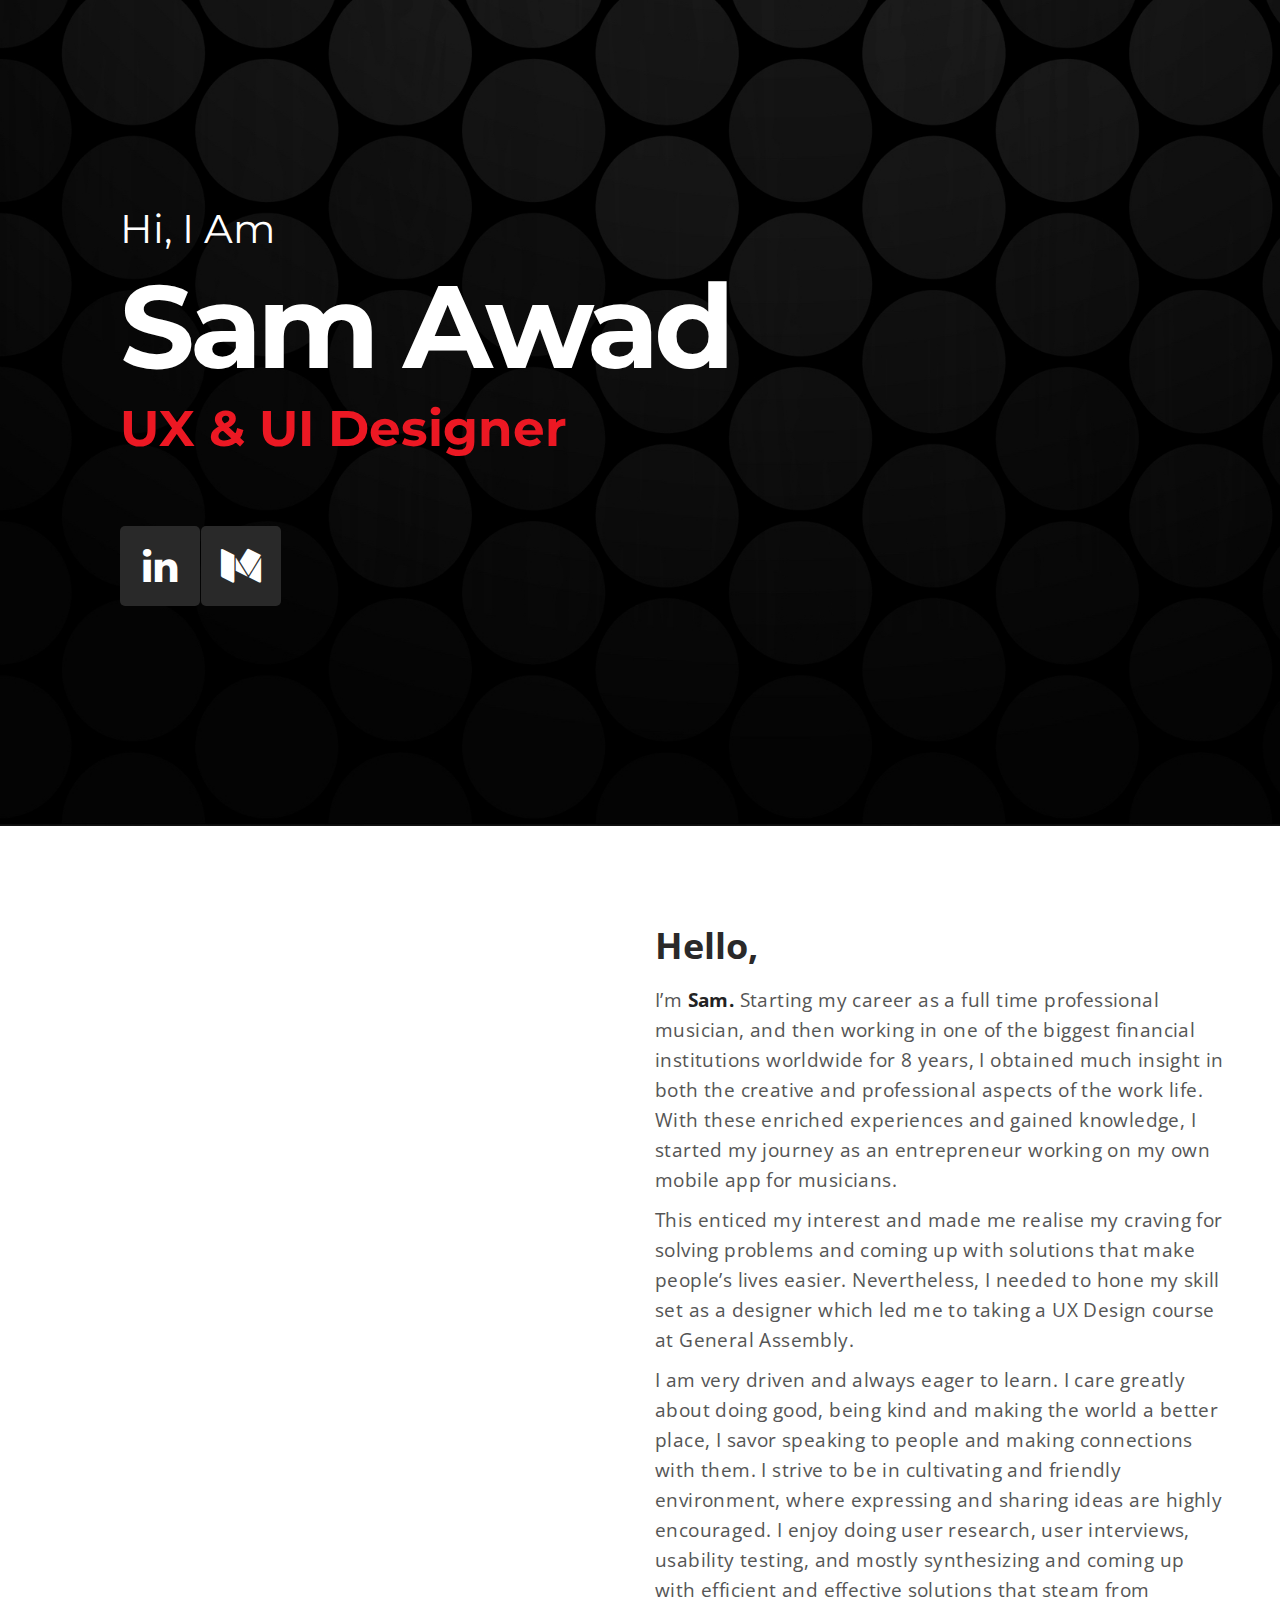
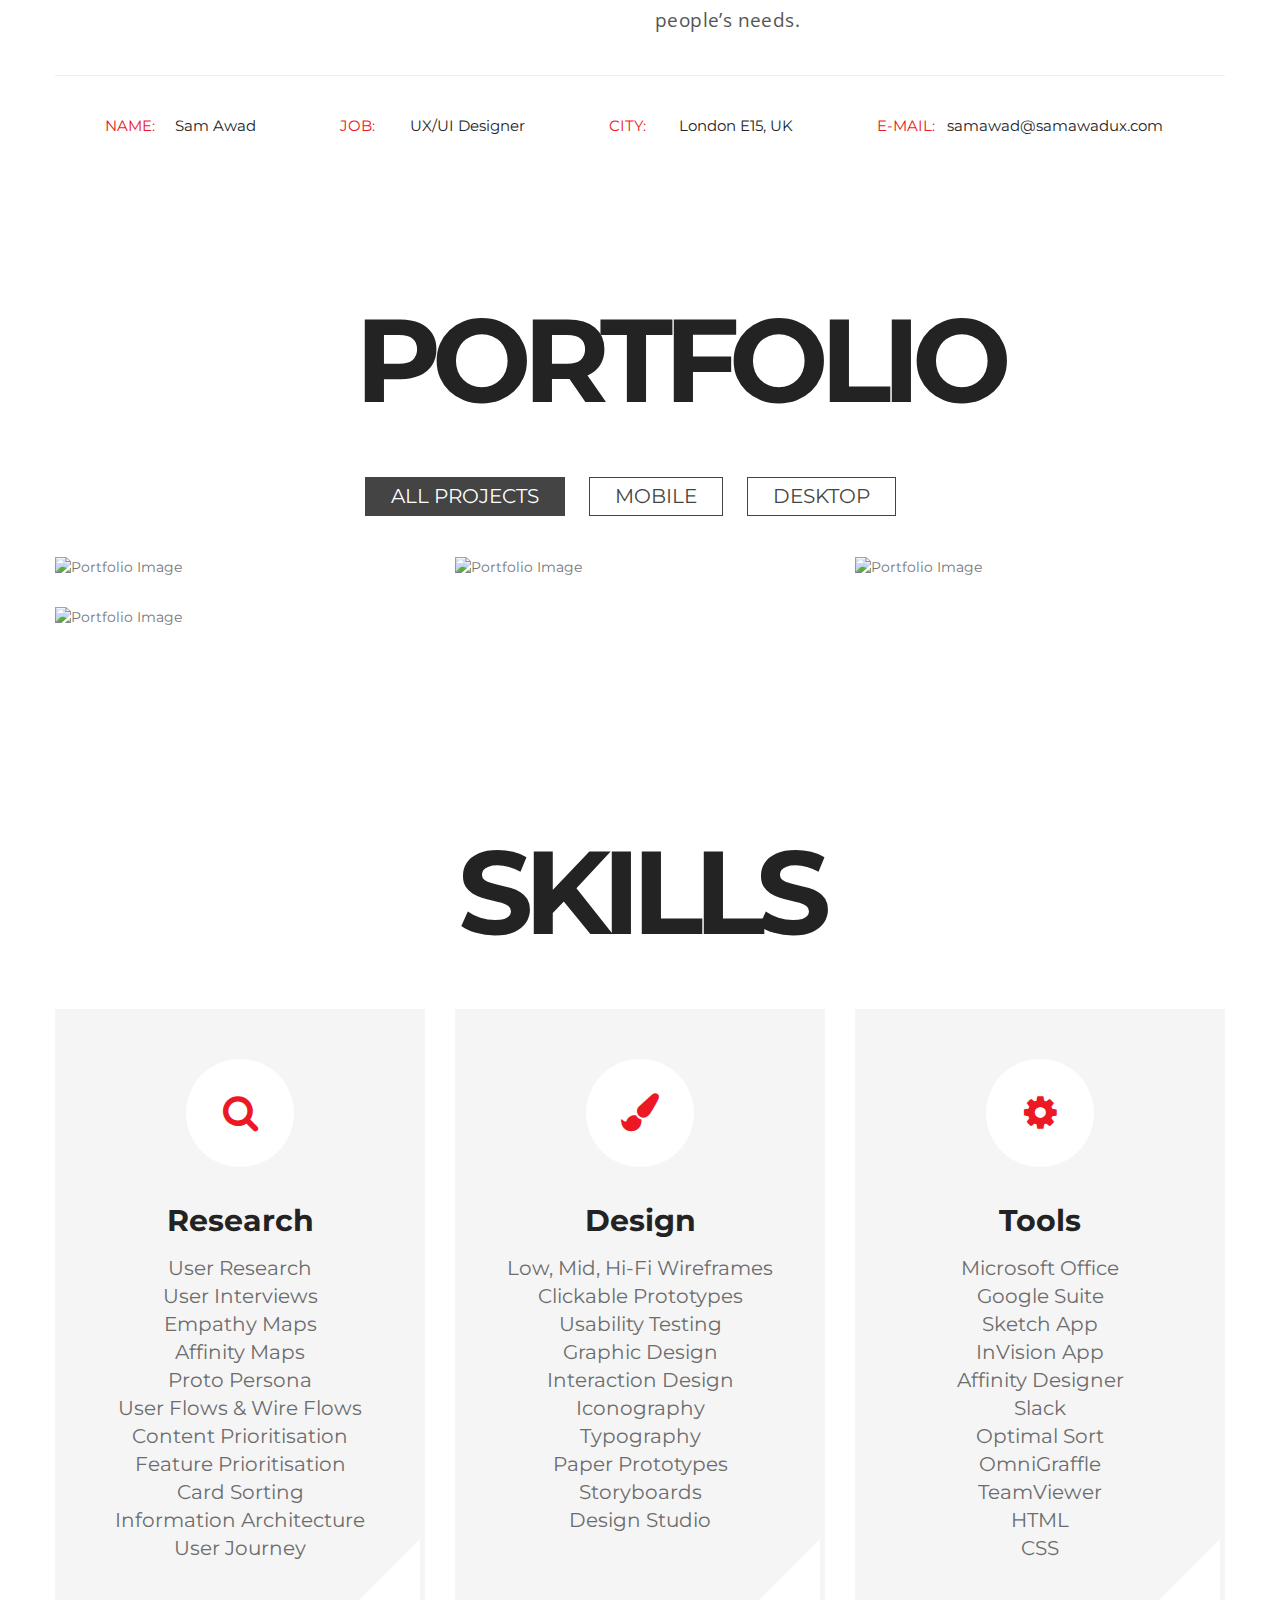
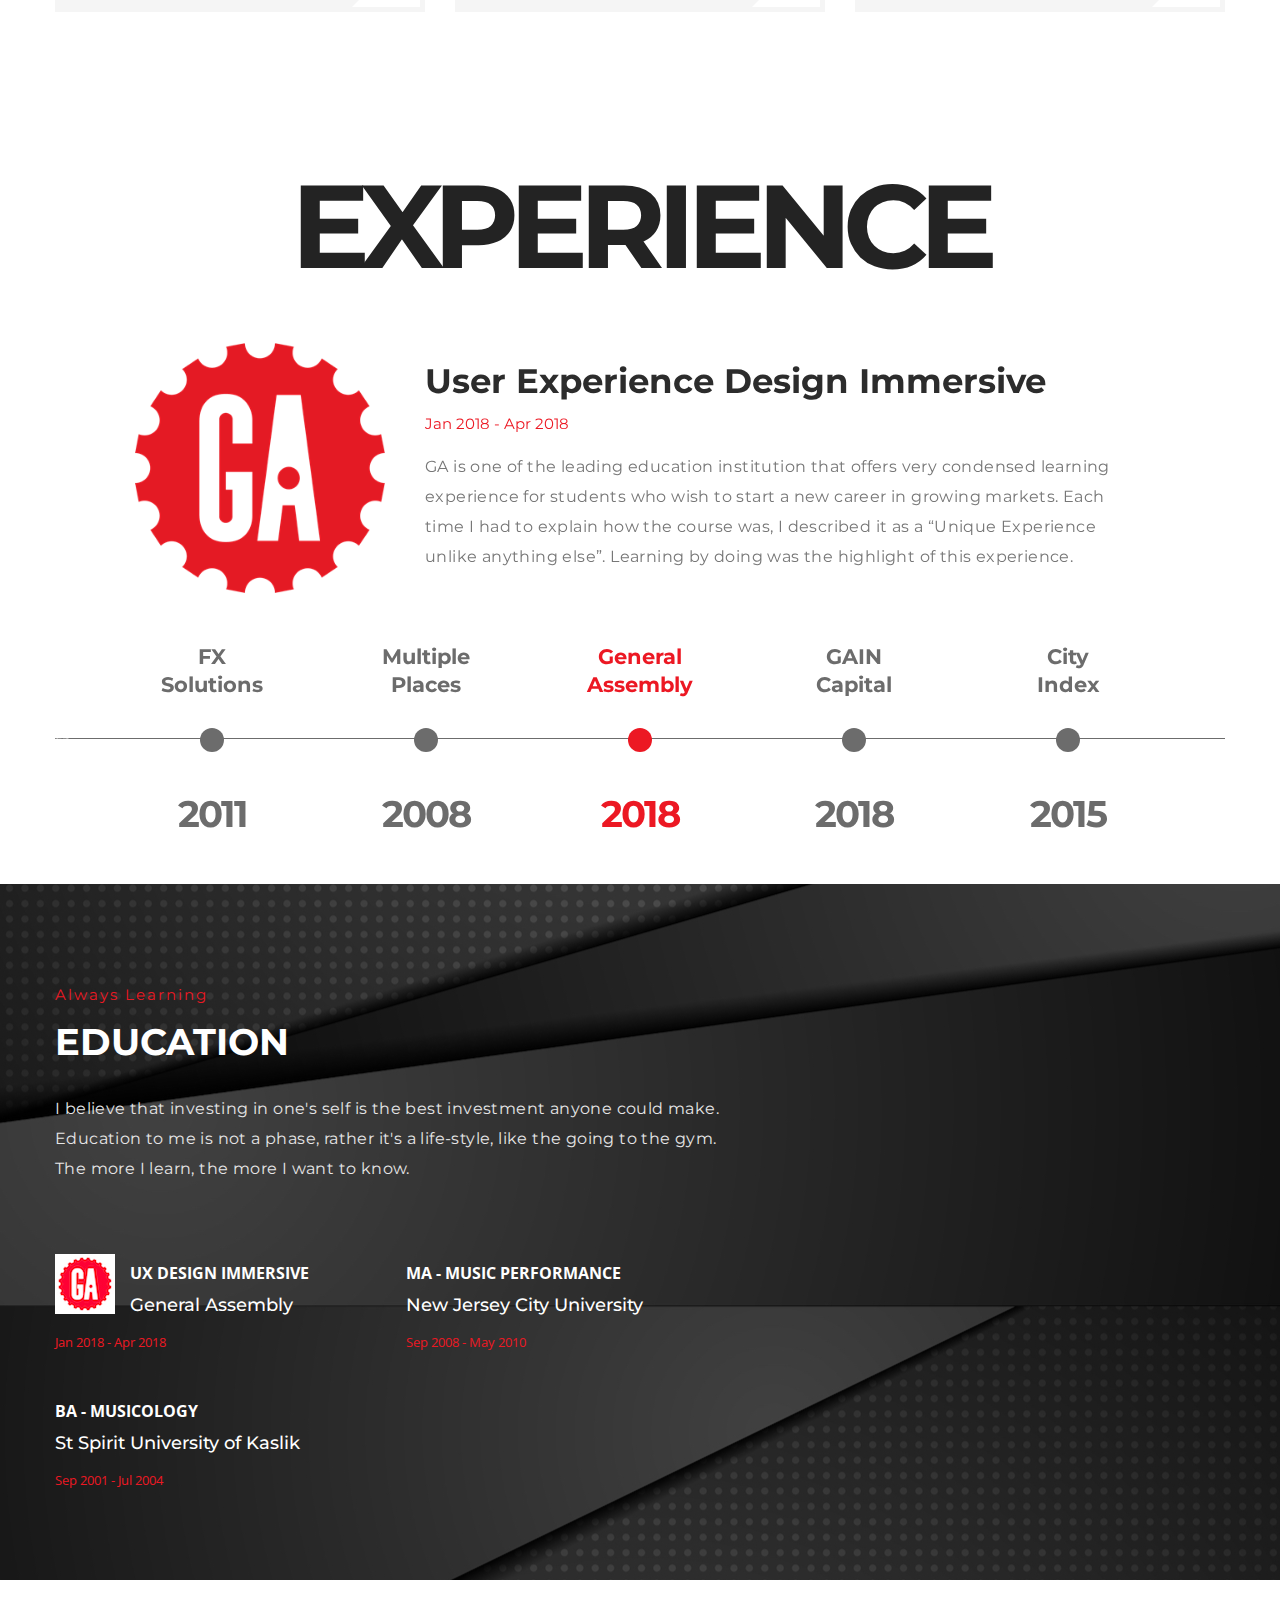
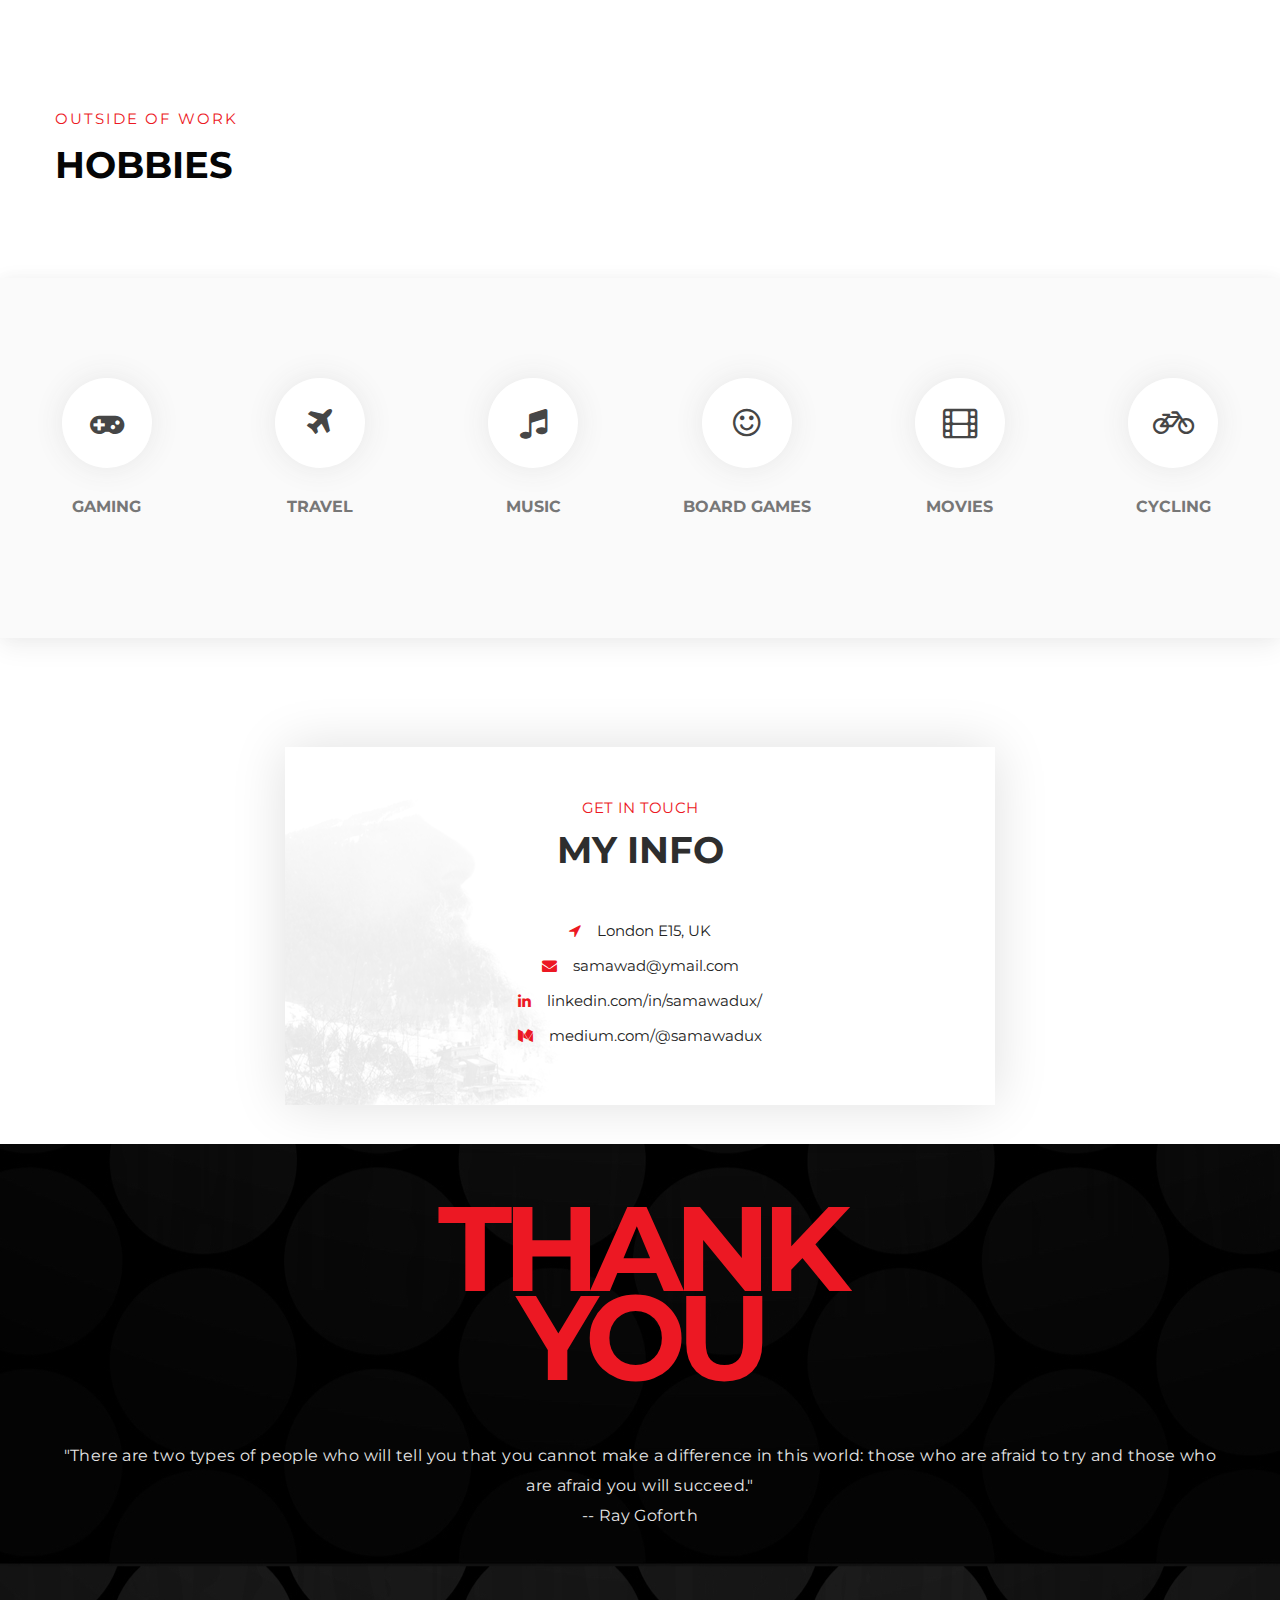
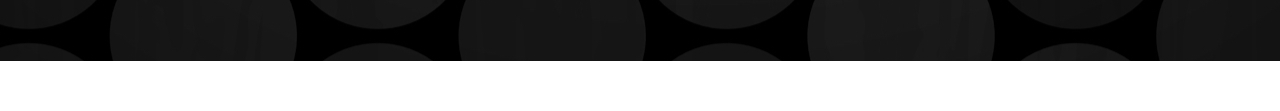
==== index.html @ 4980ced0 "Adding files to portfolio repo" ====
<!DOCTYPE html>
<head>
<meta http-equiv="Content-Type" content="text/html; charset=utf-8" />
<meta name="viewport" content="width=device-width, initial-scale=1.0">
<meta name="description" content="Themenum is a vCard Template for personal uses. It is creative and clean HTML Template. This template made for graphic designers, photographers, illustrators, video producers , architects and others who need an attractive, engaging and effective way to display their work either to perspective clients or employers.">
<meta name="keywords" content="blog,bootstrap,corporate,creative,cv,designer,fitness trainer,freelancer,minimal,modern,onepage,personal website,portfolio,resume,unique">
<meta name="author" content="themenum">

<title>Sam New </title>

<!-- Styles -->
<link rel="stylesheet" href="css/bootstrap.min.css" type="text/css" /><!-- Bootstrap -->
<link rel="stylesheet" href="css/animate.css" type="text/css" /><!-- animate -->
<link rel="stylesheet" href="css/font-awesome.min.css" type="text/css" /><!-- Icons -->
<link rel="stylesheet" href="css/owl.carousel.css" type="text/css" /><!-- Owl Carousal -->

<link rel="stylesheet" href="css/style.css" type="text/css" /><!-- Style -->	
<link rel="stylesheet" href="css/responsive.css" type="text/css" /><!-- Responsive -->	
<link rel="stylesheet" href="css/colors/colors.css" type="text/css" /><!-- color -->		

</head>
<body>
<div class="page-loading">
	<div class="thecube">
		<div class="cube c1"></div>
		<div class="cube c2"></div>
		<div class="cube c4"></div>
		<div class="cube c3"></div>
	</div>
</div>
<div class="theme-layout">
	  
	<header class="resume-header">
		<div class="navi-lines">
			<div class="navTrigger">
			  	<i></i><i></i><i></i>
			</div>
		</div>
		<div class="logo">
			<a href="#home" title="">
				<span>I AM</span>
				<strong id="word">
					<i class="letter">S</i>
					<i class="letter">A</i>
					<i class="letter">M</i>
				</strong>
			</a>
		</div>
		<nav class="fancy-menu">
			<ul>
				<li><a class="smooth" href="#projects">PORTFOLIO</a></li>
				<li><a class="smooth" href="#myservices">SKILLS</a></li>
				<li><a class="smooth" href="#history">EXPERIENCES</a></li>								
				<li><a class="smooth" href="#education">EDUCATION</a></li>
				<li><a class="smooth" href="#hobbies">HOBBIES</a></li>
				<li><a class="smooth" href="#footer">CONTACT</a></li>
			</ul>
		</nav>
	</header>


	<section class="block" id="home">
		<div data-velocity="-.1" style="background: url('./images/banner/blackbg4.jpg') /*image size 1920x1124*/ repeat scroll 50% 422.28px transparent;" class="parallax scrolly-invisible no-repeat no-parallax"></div><!-- PARALLAX BACKGROUND IMAGE -->	
		<div class="row">
			<div class="col-md-12">
				<div class="my-personal-info">
					<div class="my-name-who">
						<span>Hi, I Am</span>
						<h3>Sam Awad</h3>
						<h5></i>UX & UI Designer</h5>
					</div>
					
					<ul class="social-buttons  header-social">
							<li><a href="https://www.linkedin.com/in/samawadux/" target="_blank"><i class="fa fa-linkedin"></i></a></li>
							<li><a href="https://medium.com/@samawadux" target="_blank"><i class="fa fa-medium"></i></a></li>
					</ul>
				</div>
			</div>
		</div>
	</section>

<!-- ABOUT ME -->
	<section class="block">
		<div class="container">
			<div class="row">
				<div class="col-md-12">
					<div class="about-me-sec">
						<div class="row">
							<div class="col-md-6 column">
								<div class="me-image">
									<img src="./images/about/head_shot2.jpg" alt="" />
								</div>
							</div>
							<div class="col-md-6 column">
								<div class="about-me-info">
									<div class="about-me-title">
										<h3>Hello,</h3>
										<p>I’m <strong>Sam.</strong> Starting my career as a full time professional musician, and then working in one of the biggest financial institutions worldwide for 8 years, I obtained much insight in both the creative and professional aspects of the work life. With these enriched experiences and gained knowledge, I started my journey as an entrepreneur working on my own mobile app for musicians.</p><br>

										<p>This enticed my interest and made me realise my craving for solving problems and coming up with solutions that make people’s lives easier. Nevertheless, I needed to hone my skill set as a designer which led me to taking a UX Design course at General Assembly.</p><br/>

										<p>I am very driven and always eager to learn. I care greatly about doing good, being kind and making the world a better place, I savor speaking to people and making connections with them. I strive to be in cultivating and friendly environment, where expressing and sharing ideas are highly encouraged. I enjoy doing user research, user interviews, usability testing, and mostly synthesizing and coming up with efficient and effective solutions that steam from people’s needs. 
										</p>
											</div>
								</div>
							</div>
						</div>
						<div class="row">
							<div class="col-sm-12">
								<ul class="info-myself">
									<li><strong>Name:</strong>Sam Awad</li>
									<li><strong>JOB:</strong>UX/UI Designer </li>
									<li><strong>CITY:</strong>London E15, UK </li>
									<li><strong>E-mail:</strong>samawad@samawadux.com</li>
								</ul>
							</div>
						</div>
					</div>
				</div>
			</div>
		</div>
	</section><!-- ABOUT ME -->

	<!-- Portfolio Start -->
	<section class="block Project-section remove-top" id="projects">
        <div id="projects" class="rs-portfolio sec-spacer">
            <div class="container">
            	<div class="row">
            		<div class="col-md-6 col-md-offset-3 col-sm-8 col-sm-offset-2 col-xs-12">
            			<div class="heading1">
							<h2>PORTFOLIO</h2> 
						</div>
            		</div>
            	</div>
                <div class="portfolio-filter text-center">
                    <button class="active" data-filter="*">ALL PROJECTS</button>
                    <button data-filter=".filter1">Mobile</button>
                    <button data-filter=".filter2">Desktop</button>
<!--                     <button data-filter=".filter3">FINANCE</button>
                    <button data-filter=".filter4">MARKETING</button> -->
                </div>
                <div class="row">
                    <div class="grid">
                        <div class="col-md-4 col-sm-6 col-xs-6 grid-item mb-30 filter1 filter2">
                            <div class="portfolio-item">
                                <div class="portfolio-img">
                                    <img src="images/projects/club_soda2.png" alt="Portfolio Image" />
                                </div>
                                <div class="portfolio-content">
                                    <div class="display-table">
                                        <div class="display-table-cell">
                                            <a class="image-popup p-zoom" href="http://bit.ly/clubsodasaux" target="_blank" title="Project Title">
                                                <i class="fa fa-search-plus"></i>
                                            </a>
                                            <h3 class="p-title"><a href="#">Club Soda - Mobile Responsive Website</a></h3>
                                            <p class="p-desc">A mindful drinking movement that want to help people reduce &/or quite their alcohol intake while feeling a part of the pub culture wanted a redesign of their venue guide website, focusing on the mobile experience.</p>
                                        </div>
                                    </div>
                                </div>
                            </div>
                        </div>
                        <div class="col-md-4 col-sm-6 col-xs-6 grid-item mb-30 filter1">
                            <div class="portfolio-item">
                                <div class="portfolio-img">
                                    <img src="images/projects/expedia.png" alt="Portfolio Image" />
                                </div>
                                <div class="portfolio-content">
                                    <div class="display-table">
                                        <div class="display-table-cell">
                                            <a class="image-popup p-zoom" href="http://bit.ly/expedialmsaux" target="_blank" title="Project Title">
                                                <i class="fa fa-search-plus"></i>
                                            </a>
                                            <h3 class="p-title"><a href="#">Expedia Last-Minute App - Concept</a></h3>
                                            <p class="p-desc">Given a brief that asked to create a mobile app design for Expedia focused on last-minute bookings.<br/> Using the double diamond UX technique, a group of 4 UX designers created a different and unique last-minute booking experience</p> 
                                        </div>
                                    </div>
                                </div>
                            </div>
                        </div>
                        <div class="col-md-4 col-sm-6 col-xs-6 grid-item mb-30 filter1">
                            <div class="portfolio-item">
                                <div class="portfolio-img">
                                    <img src="images/projects/hms2.png" alt="Portfolio Image" />
                                </div>
                                <div class="portfolio-content">
                                    <div class="display-table">
                                        <div class="display-table-cell">
                                            <a class="image-popup p-zoom" href="http://bit.ly/helpmesleepsaux" target="_blank" title="Project Title">
                                                <i class="fa fa-search-plus"></i>
                                            </a>
                                            <h3 class="p-title"><a href="#">Help Me Sleep Mobile App - Concept </a></h3>
                                            <p class="p-desc">Using the double diamond UX method, this app was created to help people solve their sleeping problems. <br/> offering multiple otpions with capabilities to connect to wearable devices.</p>  
                                        </div>
                                    </div>
                                </div>
                            </div>
                        </div>
                        <div class="col-md-4 col-sm-6 col-xs-6 grid-item mb-30 filter2 filter4">
                            <div class="portfolio-item">
                                <div class="portfolio-img">
                                    <img src="images/projects/ons.png" alt="Portfolio Image" />
                                </div>
                                <div class="portfolio-content">
                                    <div class="display-table">
                                        <div class="display-table-cell">
                                            <a class="image-popup p-zoom" href="http://bit.ly/ecommercesaux" target="_blank" title="Project Title">
                                                <i class="fa fa-search-plus"></i>
                                            </a>
                                            <h3 class="p-title"><a href="#">One Note Stationery - Concept</a></h3>
                                            <p class="p-desc">A concept project for creating an ecommerce website for a local stationery shop. Based on user research, the website catered for both retail and business customers (Bulk Order)</p>
                                        </div>
                                    </div>
                                </div>
                            </div>
                        </div>
                        <!-- <div class="col-md-4 col-sm-6 col-xs-6 grid-item mb-30 filter1">
                            <div class="portfolio-item">
                                <div class="portfolio-img">
                                    <img src="images/portfolio/5.jpg" alt="Portfolio Image" />
                                </div>
                                <div class="portfolio-content">
                                    <div class="display-table">
                                        <div class="display-table-cell">
                                            <a class="image-popup p-zoom" href="http://google.com" target="_blank" title="Project Title">
                                                <i class="fa fa-search-plus"></i>
                                            </a>
                                            <h3 class="p-title"><a href="#">Project Name</a></h3>
                                            <p class="p-desc">People use career portfolios for personal development.</p>
                                        </div>
                                    </div>
                                </div>
                            </div>
                        </div>
                        <div class="col-md-4 col-sm-6 col-xs-6 grid-item mb-30 filter3">
                            <div class="portfolio-item">
                                <div class="portfolio-img">
                                    <img src="images/portfolio/6.jpg" alt="Portfolio Image" />
                                </div>
                                <div class="portfolio-content">
                                    <div class="display-table">
                                        <div class="display-table-cell">
                                            <a class="image-popup p-zoom" href="http://google.com" target="_blank" title="Project Title">
                                                <i class="fa fa-search-plus"></i>
                                            </a>
                                            <h3 class="p-title"><a href="#">Project Name</a></h3>
                                            <p class="p-desc">People use career portfolios for personal development.</p>
                                        </div>
                                    </div>
                                </div>
                            </div>
                        </div>
                        <div class="col-md-4 col-sm-6 col-xs-6 grid-item mb-30 filter2 filter3">
                            <div class="portfolio-item">
                                <div class="portfolio-img">
                                    <img src="images/portfolio/7.jpg" alt="Portfolio Image" />
                                </div>
                                <div class="portfolio-content">
                                    <div class="display-table">
                                        <div class="display-table-cell">
                                            <a class="image-popup p-zoom" href="http://google.com" target="_blank" title="Project Title">
                                                <i class="fa fa-search-plus"></i>
                                            </a>
                                            <h3 class="p-title"><a href="#">Project Name</a></h3>
                                            <p class="p-desc">People use career portfolios for personal development.</p>
                                        </div>
                                    </div>
                                </div>
                            </div>
                        </div>
                        <div class="col-md-4 col-sm-6 col-xs-6 grid-item mb-30 filter1 filter4">
                            <div class="portfolio-item">
                                <div class="portfolio-img">
                                    <img src="images/portfolio/8.jpg" alt="Portfolio Image" />
                                </div>
                                <div class="portfolio-content">
                                    <div class="display-table">
                                        <div class="display-table-cell">
                                            <a class="image-popup p-zoom" href="http://google.com" target="_blank" title="Project Title">
                                                <i class="fa fa-search-plus"></i>
                                            </a>
                                            <h3 class="p-title"><a href="#">Project Name</a></h3>
                                            <p class="p-desc">People use career portfolios for personal development.</p>
                                        </div>
                                    </div>
                                </div>
                            </div>
                        </div>
                        <div class="col-md-4 hidden-sm col-xs-6 grid-item mb-30 filter3">
                            <div class="portfolio-item">
                                <div class="portfolio-img">
                                    <img src="images/portfolio/9.jpg" alt="Portfolio Image" />
                                </div>
                                <div class="portfolio-content">
                                    <div class="display-table">
                                        <div class="display-table-cell">
                                            <a class="image-popup p-zoom" href="http://google.com" target="_blank" title="Project Title">
                                                <i class="fa fa-search-plus"></i>
                                            </a>
                                            <h3 class="p-title"><a href="#">Project Name</a></h3>
                                            <p class="p-desc">People use career portfolios for personal development.</p>
                                        </div>
                                    </div>
                                </div>
                            </div>
                        </div> -->
                    </div>
                </div>
            </div>
        </div>
        <!-- Portfolio End -->	
	


<section class="block remove-top" id="myservices">
		<div class="container">
			<div class="row">
				<div class="col-md-12">
					<div class="heading1">
						<h2>SKILLS</h2>

					</div><!-- Heading -->
					<div class="services-sec">
						<div class="row">
							<div class="col-md-4">
								<div class="service">
									<img src="./images/skills/blackbg-s.jpg" alt="" />
									<i class="fa fa-search"></i>
									<h3>Research</h3>
									<p>
										<ul>
											<li>User Research</li>
											<li>User Interviews</li>
											<li>Empathy Maps</li>
											<li>Affinity Maps</li>									
											<li>Proto Persona</li>
											<li>User Flows & Wire Flows</li>
											<li>Content Prioritisation</li>
											<li>Feature Prioritisation</li>
											<li>Card Sorting</li>
											<li>Information Architecture</li>
											<li>User Journey</li>
										</ul>
									</p>
								</div>
							</div>
							<div class="col-md-4">
								<div class="service">
									<img src="./images/skills/blackbg-s.jpg" alt="" />
									<i class="fa fa-paint-brush"></i>
									<h3>Design</h3>
									<p>
										<ul>
											<li>Low, Mid, Hi-Fi Wireframes</li>
											<li>Clickable Prototypes</li>
											<li>Usability Testing</li>							
											<li>Graphic Design</li>
											<li>Interaction Design</li>
											<li>Iconography</li>
											<li>Typography</li>
											<li>Paper Prototypes</li>
											<li>Storyboards</li>
											<li>Design Studio</li>
											<li>&nbsp;</li>
										</ul>
									</p>
								</div>
							</div>
							<div class="col-md-4">
								<div class="service">
									<img src="./images/skills/blackbg-s.jpg" alt="" />
									<i class="fa fa-cog"></i>
									<h3>Tools</h3>
									<p>
										<ul>
											<li>Microsoft Office</li>
											<li>Google Suite</li>
											<li>Sketch App</li>							
											<li>InVision App</li>
											<li>Affinity Designer</li>
											<li>Slack</li>
											<li>Optimal Sort</li>
											<li>OmniGraffle</li>
											<li>TeamViewer</li>
											<li>HTML</li>
											<li>CSS</li>
										</ul>
									</p>
								</div>
							</div>
						</div>
					</div><!-- Services Sec -->
				</div>
			</div>
		</div>
	</section><!-- SERVICES -->


	




	<!-- 
	<section class="block" id="project">
		<div class="container">
			<div class="row">
				<div class="col-md-12">
					<div class="heading1">
						<h2>PORTFOLIO</h2>
					</div><!-- Heading -->
					<!--<div class="my-work-sec">
						<ul class="project-list">
							<li>
								<div class="our-work">
									<img src="http://placehold.it/362x541" alt="" />
									<div class="our-work-info-sec">
										<div class="our-work-infos">
											<div class="our-work-info">
												<h3><a href="#" title="">Creative Digital App</a></h3>
												<span>Creative</span>
												<ul>
													<li class="open-image"><a href="http://placehold.it/362x541" title=""><i class="fa fa-search"></i></a></li>
													<li><a href="#" title=""><i class="fa fa-link"></i></a></li>
												</ul>
											</div>
										</div>
									</div>
								</div>
							</li>
							<li>
								<div class="our-work">
									<img src="http://placehold.it/362x541" alt="" />
									<div class="our-work-info-sec">
										<div class="our-work-infos">
											<div class="our-work-info">
												<h3><a href="#" title="">Creative Digital App</a></h3>
												<span>Creative</span>
												<ul>
													<li class="open-image"><a href="http://placehold.it/362x541" title=""><i class="fa fa-search"></i></a></li>
													<li><a href="#" title=""><i class="fa fa-link"></i></a></li>
												</ul>
											</div>
										</div>
									</div>
								</div>
							</li>
							<li>
								<div class="our-work">
									<img src="http://placehold.it/362x541" alt="" />
									<div class="our-work-info-sec">
										<div class="our-work-infos">
											<div class="our-work-info">
												<h3><a href="#" title="">Creative Digital App</a></h3>
												<span>Creative</span>
												<ul>
													<li class="open-image"><a href="http://placehold.it/362x541" title=""><i class="fa fa-search"></i></a></li>
													<li><a href="#" title=""><i class="fa fa-link"></i></a></li>
												</ul>
											</div>
										</div>
									</div>
								</div>
							</li>
							<li>
								<div class="our-work">
									<img src="http://placehold.it/362x541" alt="" />
									<div class="our-work-info-sec">
										<div class="our-work-infos">
											<div class="our-work-info">
												<h3><a href="#" title="">Creative Digital App</a></h3>
												<span>Creative</span>
												<ul>
													<li class="open-image"><a href="http://placehold.it/362x541" title=""><i class="fa fa-search"></i></a></li>
													<li><a href="#" title=""><i class="fa fa-link"></i></a></li>
												</ul>
											</div>
										</div>
									</div>
								</div>
							</li>
							<li>
								<div class="our-work">
									<img src="http://placehold.it/362x541" alt="" />
									<div class="our-work-info-sec">
										<div class="our-work-infos">
											<div class="our-work-info">
												<h3><a href="#" title="">Creative Digital App</a></h3>
												<span>Creative</span>
												<ul>
													<li class="open-image"><a href="http://placehold.it/362x541" title=""><i class="fa fa-search"></i></a></li>
													<li><a href="#" title=""><i class="fa fa-link"></i></a></li>
												</ul>
											</div>
										</div>
									</div>
								</div>
							</li>
						</ul>
					</div><!-- Services Sec -->
				<!--</div>
			</div>
		</div>
	</section><!-- PORFOLIO -->

	<!-- HISTORY/EXPERIENCE -->
	<section class="block remove-top" id="history">
		<div class="container">
			<div class="row">
				<div class="col-md-12">
					<div class="heading1">
						<h2>EXPERIENCE</h2>
					</div><!-- Heading -->
					<div class="slider-history">
						<ul class="slider-for">	
							<li>
								<div class="hsitory-info">
									<div class="history-image">
										<img src="./images/experience/general-assembly-logo.png" alt="General Assembly logo">
									</div>
									<div class="history-info">
										<h3>User Experience Design Immersive</h3>
										<span>Jan 2018 - Apr 2018</span>
										<p>GA is one of the leading education institution that offers very condensed learning experience for students who wish to start a new career in growing markets. Each time I had  to explain how the course was, I described it as a “Unique Experience unlike anything else”. Learning by doing was the highlight of this experience. </p>
									</div>
								</div>
							</li>
							<li>
								<div class="hsitory-info">
									<div class="history-image">
										<img src="./images/experience/gain-capital.jpg" alt="General Assembly logo">
									</div>
									<div class="history-info">
										<h3>Institutional Relationship Management</h3>
										<span>Nov 2015 - Apr 2018</span>
										<p>Working with GAIN Capital's biggest partners, I was able to assist clients with all types of enquires while liasing with different departments to ensure best quality service. Some of the skills I acquired were organisation, automation & team work</p>
									</div>
								</div>
							</li>
							<li>
								<div class="hsitory-info">
									<div class="history-image">
										<img src="./images/experience/city-index.png" alt="General Assembly logo">
									</div>
									<div class="history-info">
										<h3>Client Management</h3>
										<span>Oct 2012 - Nov 2015</span>
										<p>With all-rounded knowledge in trading terms and platforms, I was able to assist clients with their day-to-day trading inquires. Working under stress taught me to be patient, supportive & understanding to customers' needs.</p>
									</div>
								</div>
							</li>
							<li>
								<div class="hsitory-info">
									<div class="history-image">
										<img src="./images/experience/metro.jpeg" alt="General Assembly logo">
									</div>
									<div class="history-info">
										<h3>Freelance Musician</h3>
										<span>Sep 2011 - Aug 2012</span>
										<p>Having finished my masters degree in Music Performance, I returned to being a full time musician for 1 year. I performed in several big events & weddings as well as having a permanent role in a musical theatre located in the heart of the capital "Beirtu" called 'Metro Al Madina'. </p>
									</div>
								</div>
							</li>
							<li>
								<div class="hsitory-info">
									<div class="history-image">
										<img src="./images/experience/fx_sol.png" alt="General Assembly logo">
									</div>
									<div class="history-info">
										<h3>Client Services</h3>
										<span>Oct 2008 - Sep 2011</span>
										<p>Starting my career in finance, I was able to adapt & learn all the basics about trading & the systems used. I demonstrated professionalism & quick learning which allowed me to land a full time job after being part time. This job changed my outlook on the work life where I became much more deciplined & organised.</p>
									</div>
								</div>
							</li>
							<li>
								<div class="hsitory-info">
									<div class="history-image">
										<i class="fa fa-music"></i>
									</div>
									<div class="history-info">
										<h3>Full-Time Musician</h3>
										<span>Aug 2003 - Aug 2008</span>
										<p>While I was studying for my first degree in music, I ended up joining a band which became one of the most famous band in Lebanon at the time for playing Latin & Pop music. In a few years time, I showed up in a few TV programmes & I was honoured to perform with a few big Lebanese celebrities.</p>
									</div>
								</div>
							</li>
						</ul>
					</div>
					<div class="history-button">
						<ul class="slider-nav">	
							<li>
								<div class="history-btn">
									<span>General Assembly</span>
									<h5>2018</h5>
								</div>
							</li>
							<li>
								<div class="history-btn">
									<span>GAIN Capital</span>
									<h5>2018</h5>
								</div>
							</li>
							<li>
								<div class="history-btn">
									<span>City<br>Index</span>
									<h5>2015</h5>
								</div>
							</li>
							<li>
								<div class="history-btn">
									<span>Metro Al Madina</span>
									<h5>2012</h5>
								</div>
							</li>
							<li>
								<div class="history-btn">
									<span>FX Solutions</span>
									<h5>2011</h5>
								</div>
							</li>
							<li>
								<div class="history-btn">
									<span>Multiple Places</span>
									<h5>2008</h5>
								</div>
							</li>
						</ul>
					</div>
				</div>
			</div>
		</div>
	</section><!-- HISTORY/EXPERIENCE -->
	
	<section class="block" id="education">
		<div data-velocity="-.1" style="background: url('./images/banner/blackbg8.jpg') /*image size 1920x1124*/ repeat scroll 50% 422.28px transparent;" class="parallax scrolly-invisible"></div><!-- PARALLAX BACKGROUND IMAGE -->	
		<div class="container">
			<div class="row">
				<div class="col-md-12">
					<div class="heading2">
						<span> Always Learning</span>
						<h2 style="color:white">EDUCATION</h2>
						<p>I believe that investing in one's self is the best investment anyone could make.<br/> Education to me is not a phase, rather it's a life-style, like the going to the gym.<br/> The more I learn, the more I want to know.</p>
					</div><!-- Heading2 -->
					<div class="my-education-sec">
						<ul>
							<li>
								<img src="./images/general-assembly-logo.jpg" alt="" />
								<h3>UX Design Immersive</h3>
								<h4 class="school">General Assembly</h4>
								<span>Jan 2018 - Apr 2018</span>
							</li>
							<li>
								<img src="./images/education/njcu.jpg" alt="" />
								<h3>MA - Music Performance</h3>
								<h4 class="school">New Jersey City University</h4>
								<span>Sep 2008 - May 2010</span>
							</li>
							<li>
								<img src="./images/education/usek.jpg" alt="" />
								<h3>BA - Musicology</h3>
								<h4 class="school">St Spirit University of Kaslik</h4>
								<span>Sep 2001 - Jul 2004</span>
							</li>
							
						</ul>
					</div>
				</div>
			</div>
		</div>
	</section><!-- EDUCATION -->

	<section class="block hobbies-section" id="hobbies">
		<div class="container">
			<div class="row">
				<div class="col-md-12">
	        		<div class="heading2 go-black">
						<span> OUTSIDE OF WORK</span>
						<h2 class="hobbies"> HOBBIES</h2>
					</div>
				</div>
        	</div>
		</div>
        <div class="container-fluid">
        	
            <div class="row">
            	<div class="no-padd col-md-2 col-sm-4 col-xs-6">
					<div class="main-color-bg single-hobbie-con">
						<div class="single-hobbie effect text-center">
							<div class="hobbie-icon effect"><i class="fa fa-gamepad"></i></div>
							<div class="hobbie-content effect">
								<h3 class="hobbie-title effect">GAMING</h3>
								<p>I am a huge fan of all Blizzard games, especially Star Craft II & Heros of the storm. In addition, I really like action games such as Assassins’ Creed and Batman.</p>
							</div>
						</div>
					</div>
				</div>

            	<div class="no-padd col-md-2 col-sm-4 col-xs-6">
					<div class="main-color-bg single-hobbie-con">
						<div class="single-hobbie effect text-center">
							<div class="hobbie-icon effect"><i class="fa fa-plane"></i></div>
							<div class="hobbie-content effect">
								<h3 class="hobbie-title effect">TRAVEL</h3>
								<p>While I  enjoy visiting touristy attractions when I travel, I am very keen about experiencing cities & cultures like a local.</p>
							</div>
						</div>
					</div>
				</div>

            	<div class="no-padd col-md-2 col-sm-4 col-xs-6">
					<div class="main-color-bg single-hobbie-con">
						<div class="single-hobbie effect text-center">
							<div class="hobbie-icon effect"><i class="fa fa-music"></i></div>
							<div class="hobbie-content effect">
								<h3 class="hobbie-title effect">MUSIC</h3>
								<p>Music will always be a part of me no matter what I do. I play the keyboard, and my favourite styles are Jazz, Latin, Funk, Soul, R&B and Pop</p>
							</div>
						</div>
					</div>
				</div>

            	<div class="no-padd col-md-2 col-sm-4 col-xs-6">
					<div class="main-color-bg single-hobbie-con">
						<div class="single-hobbie effect text-center">
							<div class="hobbie-icon effect"><i class="fa fa-smile-o"></i></div>
							<div class="hobbie-content effect">
								<h3 class="hobbie-title effect">BOARD GAMES</h3>
								<p>One of my favourite things is having people over for house parties where we could play boards games such as Taboo, Cards-vs-Humanity amongst others</p>
							</div>
						</div>
					</div>
				</div>

            	<div class="no-padd col-md-2 col-sm-4 col-xs-6">
					<div class="main-color-bg single-hobbie-con">
						<div class="single-hobbie effect text-center">
							<div class="hobbie-icon effect"><i class="fa fa-film"></i></div>
							<div class="hobbie-content effect">
								<h3 class="hobbie-title effect">MOVIES</h3>
								<p>In addition to big interest in Netflix & other TV series, I am a Cineworld card holder and I go at least once a week to the movies. My favourite genres are Sci-Fi & Marvel.</p>
							</div>
						</div>
					</div>
				</div>

            	<div class="no-padd col-md-2 col-sm-4 col-xs-6">
					<div class="main-color-bg single-hobbie-con">
						<div class="single-hobbie effect text-center">
							<div class="hobbie-icon effect"><i class="fa fa-bicycle"></i></div>
							<div class="hobbie-content effect">
								<h3 class="hobbie-title effect">Cycling</h3>
								<p>Cycling is very enjoyable to me because it allows me to discover cities, exercise & view nice sceneries. Trips along the canals around London are the best! :)</p>
							</div>
						</div>
					</div>
				</div>

            </div><!-- End Row -->
        </div><!-- End Container -->
    </section>


	<!-- CONTACT -->
	<section class="block no-padding" id="footer">
		<div class="row">
			<div class="col-md-12">
				<div class="google-map">
					<iframe src=""></iframe>
					<div class="wanna-touch">
						<div class="info-title">
							<span>GET IN TOUCH</span>
							<h3>MY INFO</h3>
						</div>
						<div class="contact-info-list">
							<ul>
								<li><i class="fa fa-location-arrow"></i> London E15, UK</li>
								<li><i class="fa fa-envelope"></i> samawad@ymail.com</li>
								<li><i class="fa fa-linkedin"></i> <a href="https://www.linkedin.com/in/samawadux/" target="_blank"> linkedin.com/in/samawadux/</a></li>
								<li><i class="fa fa-medium"></i> <a href="https://medium.com/@samawadux" target="_blank">medium.com/@samawadux</a></li>
							</ul>
						</div>
					</div>
				</div>
			</div>
		</div>
	</section><!-- CONTACT -->

	<footer>
		<section class="block footer-box" >
			<div data-velocity="-.1" style="background: url('./images/banner/blackbg4.jpg') /*image size 1920x1124*/ repeat scroll 50% 422.28px transparent;" class="parallax scrolly-invisible"></div><!-- PARALLAX BACKGROUND IMAGE -->	
			<div class="container">
				<div class="row">
					<div class="col-md-12">
						<div class="main-footer">
							<div class="heading1">
								<h2 class="thankyou" style="color:#EC1823">THANK<br>YOU</h2>							
							<p>"There are two types of people who will tell you that you cannot make a difference in this world: those who are afraid to try and those who are afraid you will succeed."

							<br>-- Ray Goforth</p>
						</div>
					</div>
				</div>
			</div>
		</section>
	</footer>

</div>

<!-- Script -->
<script type="text/javascript" src="js/modernizr.js"></script><!-- Modernizer -->
<script type="text/javascript" src="js/jquery-2.1.1.js"></script><!-- Jquery -->
<script type="text/javascript" src="js/script.js"></script><!-- Script -->
<script type="text/javascript" src="js/bootstrap.min.js"></script><!-- Bootstrap -->
<script type="text/javascript" src="js/owl.carousel.min.js"></script><!-- Owl Carousal -->
<script type="text/javascript" src="js/jquery.poptrox.min.js"></script><!-- HTML -->
<script type="text/javascript" src="js/slick.min.js"></script><!-- HTML -->
<script type="text/javascript" src="js/scrolly.js"></script><!-- Parallax -->
<script type="text/javascript" src="js/jquery.mCustomScrollbar.concat.min.js"></script><!-- Parallax -->
<script type="text/javascript" src="js/onscreen.js"></script><!-- On Screen -->
<script type="text/javascript" src="js/letter.js"></script><!-- Letter -->
<script src="js/isotope.pkgd.min.js"></script>
<script src="js/imagesloaded.pkgd.min.js"></script>

<script type="text/javascript">
	$(document).ready(function() {
		"use strict";

		$('.view-location').on("click", function(){
			$('.google-map').addClass('active');
		});

		$('.hide-location').on("click", function(){
			$('.google-map').removeClass('active');
		});

		// $(function() {
		// 	var foo = $('.our-work-info li.open-image');
		// 	foo.poptrox({
		// 		usePopupCaption: true
		// 	});
		// });

		$('.slider-for').slick({
		  slidesToShow: 1,
		  slidesToScroll: 1,
		  arrows: false,
		  slide: 'li',
		  fade: false,
		  asNavFor: '.slider-nav'
		});
		$('.slider-nav').slick({
		  slidesToShow: 5,
		  slidesToScroll: 1,
		  asNavFor: '.slider-for',
		  dots: false,
		  arrows: true,
		  centerMode:true,
		  slide: 'li',
		  vertical: false,
		  focusOnSelect: true,
		  responsive: [
		    {
		      breakpoint: 1200,
		      settings: {
		        slidesToShow: 5,
		        slidesToScroll: 1,
		        infinite: true,
		        vertical: false,
		        centerMode: true,
		        dots: false
		      }
		    },
		    {
		      breakpoint: 980,
		      settings: {
		        slidesToShow: 3,
		        slidesToScroll: 1
		      }
		    },
		    {
		      breakpoint: 480,
		      settings: {
		        slidesToShow: 1,
		        vertical: false,
		        slidesToScroll: 1
		      }
		    }
		    // You can unslick at a given breakpoint now by adding:
		    // settings: "unslick"
		    // instead of a settings object
		  ]
		});

		$("#testimonials").owlCarousel({
			autoplay:true,
			autoplayTimeout:3000,
			smartSpeed:2000,
			loop:false,
			dots:true,
			nav:true,
			margin:30,
			items:3,
			singleItem:true,
			responsive:{
				0:{items:1},
				480:{items:1},
				767:{items:2},
				1000:{items:2},
			}
		});

		$('.project-list').slick({
		  centerMode: true,
		  arrows: true,
		  centerPadding: '290px',
		  slidesToShow: 1,
		  responsive: [
		  	{
		      breakpoint: 1280,
		      settings: {
		        arrows: true,
		        centerMode: true,
		        centerPadding: '150px',
		        slidesToShow: 1
		      }
		    },
		    {
		      breakpoint: 980,
		      settings: {
		        arrows: true,
		        centerMode: true,
		        centerPadding: '80px',
		        slidesToShow: 1
		      }
		    },
		    {
		      breakpoint: 767,
		      settings: {
		        arrows: true,
		        centerMode: true,
		        centerPadding: '50px',
		        slidesToShow: 1
		      }
		    },
		    {
		      breakpoint: 480,
		      settings: {
		        arrows: false,
		        centerMode: true,
		        centerPadding: '0',
		        slidesToShow: 1
		      }
		    }
		  ]
		});

	});


	(function($){
		$(window).load(function(){
			$("#content-6").mCustomScrollbar({
				axis:"x",
				theme:"light-3",
				mouseWheel:{ scrollAmount: "300px" },
				advanced:{autoExpandHorizontalScroll:true}
			});
			});
	})(jQuery);

</script>
</body>
</html>
---- css/style.css ----
/*** ======= // TABLE OF CONTENT // ============================
1. General Styling
2. Cross Browser Compatibility
3. Header Style
4. Header Style 2
5. Sticky Header
6. Responsive Header
7. Slider
8. All Services
9. Reviews
10. Fun Facts
11. Our Team
12. Why Us
13. Theme Tabs
1900
14. Testimonial Carousel
15. Contact Form
16. Map
17. Latest News
18. Awards
19. Video
20. Contact Info
21. Single Attorney
22. Case Studies
23. Get Free Consultation
24. Fancy Attorney Style
25. Laws
26. Parallax Text
27. Simple Attorney Carousel
28. Testimonial Full Carousel
29. Custom Tabs
30. Page Top
31. About Section
32. Lawyer Single
33. Awards
34. Careers
35. Blog Single Page
36. Sidebar
37. Footer
38. Experience Bar
39. Bottom Bar
40. LIGHTBOX PLUGIN STYLING
41. OWL CAROUSEL STYLING
===================================================== ***/


/*=============== General Styling ===================*/
@import url('https://fonts.googleapis.com/css?family=Montserrat:400,700');
@import url('https://fonts.googleapis.com/css?family=Roboto:400,300italic,300,100italic,100,400italic,500,500italic,700,700italic,900,900italic');
@import url('https://fonts.googleapis.com/css?family=Open+Sans:400,300,300italic,400italic,600,600italic,700,700italic,800,800italic');

html, body{
    overflow-x:hidden;
}
body{
    float:left;
    width:100%;
    font-family: Montserrat;
    color:#777777;
    position:relative;
}
h1,h2,h3,h4,h5,h6{
    font-family:Montserrat;
    color:#2e2e2e;
}
h4.school {
    color: white;
}
p {
    font-family:Montserrat;
    color:#E6E6E6;
    line-height:30px;
    font-size:16px;
    letter-spacing:0.4px;
}
ul li a {
    font-size: 15px;
    color: #232323;
}
ul li , ol li,ol li a{
    font-family:Montserrat;
    color:#6C6C6C;
    font-size:20px;
    line-height:28px;
}
a:hover,
a:focus{
    text-decoration:none;
    outline:none;
}
.theme-layout{
    float:left;
    width:100%;
}
.theme-layout.boxed{
    background:none repeat scroll 0 0 #FFFFFF;
    float:none;
    margin:0 auto;
    overflow:hidden;
    position:relative;
    z-index:1;
    width:1300px;
    
    -webkit-box-shadow:0 0 6px #747474;
    -moz-box-shadow:0 0 6px #747474;
    -ms-box-shadow:0 0 6px #747474;
    -o-box-shadow:0 0 6px #747474;
    box-shadow:0 0 6px #747474;
}
section{
    float:left;
    position:relative;
    width:100%;
}
.block{
    float:left;
    width:100%;
    padding: 100px 0 50px 0;
    position:relative;
}
.block .container{
    padding:0;
}
.container{
    padding:0;
}
.block.remove-top{
    padding-top:0;
}
.block.no-padding{
    padding:0;
}
.block.remove-bottom{
    padding-bottom:0;
}
.block.gray,.gray{
    background-color:#f4f4f4;
}
.top-margin {
    float: left;
    margin-top: -30px;
    width: 100%;
}
iframe{
    width:100%;
    border:0;
}
.parallax,.fixed-bg{
    height:100%;
    width:100%;
    margin:0;
    position:absolute;
    left:0;
    top:0;
    z-index:-2;
}
.parallax.no-parallax {
    background-size: cover !important;
    background-position: 0 0 !important;
}
.fixed-bg{
    background-attachment:fixed !important;
    background-size:cover!important;
}
.blackish:before{
    background:#090d14;
    content:"";
    height:100%;
    left:0;
    opacity:0.86;
    position:absolute;
    top:0;
    width:100%;
    z-index:-1;
}
.whitish:before{
    background: #f2f2f2;
    opacity: 0.92;
    content:"";
    height:100%;
    left:0;
    position:absolute;
    top:0;
    width:100%;
    z-index:-1;    
}
iframe{
    border:0;
    width:100%;
    float:left;
}


.mCustomScrollbar{-ms-touch-action:pinch-zoom;touch-action:pinch-zoom}.mCustomScrollbar.mCS_no_scrollbar,.mCustomScrollbar.mCS_touch_action{-ms-touch-action:auto;touch-action:auto}.mCustomScrollBox{position:relative;overflow:hidden;height:100%;max-width:100%;outline:0;direction:ltr}.mCSB_container{overflow:hidden;width:auto;height:auto}.mCSB_inside>.mCSB_container{margin-right:30px}.mCSB_container.mCS_no_scrollbar_y.mCS_y_hidden{margin-right:0}.mCS-dir-rtl>.mCSB_inside>.mCSB_container{margin-right:0;margin-left:30px}.mCS-dir-rtl>.mCSB_inside>.mCSB_container.mCS_no_scrollbar_y.mCS_y_hidden{margin-left:0}.mCSB_scrollTools{position:absolute;width:16px;height:auto;left:auto;top:0;right:0;bottom:0;opacity:.75;filter:"alpha(opacity=75)";-ms-filter:"alpha(opacity=75)"}.mCSB_outside+.mCSB_scrollTools{right:-26px}.mCS-dir-rtl>.mCSB_inside>.mCSB_scrollTools,.mCS-dir-rtl>.mCSB_outside+.mCSB_scrollTools{right:auto;left:0}.mCS-dir-rtl>.mCSB_outside+.mCSB_scrollTools{left:-26px}.mCSB_scrollTools .mCSB_draggerContainer{position:absolute;top:0;left:0;bottom:0;right:0;height:auto}.mCSB_scrollTools a+.mCSB_draggerContainer{margin:20px 0}.mCSB_scrollTools .mCSB_draggerRail{width:2px;height:100%;margin:0 auto;-webkit-border-radius:16px;-moz-border-radius:16px;border-radius:16px}.mCSB_scrollTools .mCSB_dragger{cursor:pointer;width:100%;height:30px;z-index:1}.mCSB_scrollTools .mCSB_dragger .mCSB_dragger_bar{position:relative;width:4px;height:100%;margin:0 auto;-webkit-border-radius:16px;-moz-border-radius:16px;border-radius:16px;text-align:center}.mCSB_scrollTools_vertical.mCSB_scrollTools_onDrag_expand .mCSB_dragger.mCSB_dragger_onDrag_expanded .mCSB_dragger_bar,.mCSB_scrollTools_vertical.mCSB_scrollTools_onDrag_expand .mCSB_draggerContainer:hover .mCSB_dragger .mCSB_dragger_bar{width:12px}.mCSB_scrollTools_vertical.mCSB_scrollTools_onDrag_expand .mCSB_dragger.mCSB_dragger_onDrag_expanded+.mCSB_draggerRail,.mCSB_scrollTools_vertical.mCSB_scrollTools_onDrag_expand .mCSB_draggerContainer:hover .mCSB_draggerRail{width:8px}.mCSB_scrollTools .mCSB_buttonDown,.mCSB_scrollTools .mCSB_buttonUp{display:block;position:absolute;height:20px;width:100%;overflow:hidden;margin:0 auto;cursor:pointer}.mCSB_scrollTools .mCSB_buttonDown{bottom:0}.mCSB_horizontal.mCSB_inside>.mCSB_container{margin-right:0;margin-bottom:30px}.mCSB_horizontal.mCSB_outside>.mCSB_container{min-height:100%}.mCSB_horizontal>.mCSB_container.mCS_no_scrollbar_x.mCS_x_hidden{margin-bottom:0}.mCSB_scrollTools.mCSB_scrollTools_horizontal{width:auto;height:16px;top:auto;right:0;bottom:0;left:0}.mCustomScrollBox+.mCSB_scrollTools+.mCSB_scrollTools.mCSB_scrollTools_horizontal,.mCustomScrollBox+.mCSB_scrollTools.mCSB_scrollTools_horizontal{bottom:-26px}.mCSB_scrollTools.mCSB_scrollTools_horizontal a+.mCSB_draggerContainer{margin:0 20px}.mCSB_scrollTools.mCSB_scrollTools_horizontal .mCSB_draggerRail{width:100%;height:2px;margin:7px 0}.mCSB_scrollTools.mCSB_scrollTools_horizontal .mCSB_dragger{width:30px;height:100%;left:0}.mCSB_scrollTools.mCSB_scrollTools_horizontal .mCSB_dragger .mCSB_dragger_bar{width:100%;height:4px;margin:6px auto}.mCSB_scrollTools_horizontal.mCSB_scrollTools_onDrag_expand .mCSB_dragger.mCSB_dragger_onDrag_expanded .mCSB_dragger_bar,.mCSB_scrollTools_horizontal.mCSB_scrollTools_onDrag_expand .mCSB_draggerContainer:hover .mCSB_dragger .mCSB_dragger_bar{height:12px;margin:2px auto}.mCSB_scrollTools_horizontal.mCSB_scrollTools_onDrag_expand .mCSB_dragger.mCSB_dragger_onDrag_expanded+.mCSB_draggerRail,.mCSB_scrollTools_horizontal.mCSB_scrollTools_onDrag_expand .mCSB_draggerContainer:hover .mCSB_draggerRail{height:8px;margin:4px 0}.mCSB_scrollTools.mCSB_scrollTools_horizontal .mCSB_buttonLeft,.mCSB_scrollTools.mCSB_scrollTools_horizontal .mCSB_buttonRight{display:block;position:absolute;width:20px;height:100%;overflow:hidden;margin:0 auto;cursor:pointer}.mCSB_scrollTools.mCSB_scrollTools_horizontal .mCSB_buttonLeft{left:0}.mCSB_scrollTools.mCSB_scrollTools_horizontal .mCSB_buttonRight{right:0}.mCSB_container_wrapper{position:absolute;height:auto;width:auto;overflow:hidden;top:0;left:0;right:0;bottom:0;margin-right:30px;margin-bottom:30px}.mCSB_container_wrapper>.mCSB_container{padding-right:30px;padding-bottom:30px;-webkit-box-sizing:border-box;-moz-box-sizing:border-box;box-sizing:border-box}.mCSB_vertical_horizontal>.mCSB_scrollTools.mCSB_scrollTools_vertical{bottom:20px}.mCSB_vertical_horizontal>.mCSB_scrollTools.mCSB_scrollTools_horizontal{right:20px}.mCSB_container_wrapper.mCS_no_scrollbar_x.mCS_x_hidden+.mCSB_scrollTools.mCSB_scrollTools_vertical{bottom:0}.mCS-dir-rtl>.mCustomScrollBox.mCSB_vertical_horizontal.mCSB_inside>.mCSB_scrollTools.mCSB_scrollTools_horizontal,.mCSB_container_wrapper.mCS_no_scrollbar_y.mCS_y_hidden+.mCSB_scrollTools~.mCSB_scrollTools.mCSB_scrollTools_horizontal{right:0}.mCS-dir-rtl>.mCustomScrollBox.mCSB_vertical_horizontal.mCSB_inside>.mCSB_scrollTools.mCSB_scrollTools_horizontal{left:20px}.mCS-dir-rtl>.mCustomScrollBox.mCSB_vertical_horizontal.mCSB_inside>.mCSB_container_wrapper.mCS_no_scrollbar_y.mCS_y_hidden+.mCSB_scrollTools~.mCSB_scrollTools.mCSB_scrollTools_horizontal{left:0}.mCS-dir-rtl>.mCSB_inside>.mCSB_container_wrapper{margin-right:0;margin-left:30px}.mCSB_container_wrapper.mCS_no_scrollbar_y.mCS_y_hidden>.mCSB_container{padding-right:0}.mCSB_container_wrapper.mCS_no_scrollbar_x.mCS_x_hidden>.mCSB_container{padding-bottom:0}.mCustomScrollBox.mCSB_vertical_horizontal.mCSB_inside>.mCSB_container_wrapper.mCS_no_scrollbar_y.mCS_y_hidden{margin-right:0;margin-left:0}.mCustomScrollBox.mCSB_vertical_horizontal.mCSB_inside>.mCSB_container_wrapper.mCS_no_scrollbar_x.mCS_x_hidden{margin-bottom:0}.mCSB_scrollTools,.mCSB_scrollTools .mCSB_buttonDown,.mCSB_scrollTools .mCSB_buttonLeft,.mCSB_scrollTools .mCSB_buttonRight,.mCSB_scrollTools .mCSB_buttonUp,.mCSB_scrollTools .mCSB_dragger .mCSB_dragger_bar{-webkit-transition:opacity .2s ease-in-out,background-color .2s ease-in-out;-moz-transition:opacity .2s ease-in-out,background-color .2s ease-in-out;-o-transition:opacity .2s ease-in-out,background-color .2s ease-in-out;transition:opacity .2s ease-in-out,background-color .2s ease-in-out}.mCSB_scrollTools_horizontal.mCSB_scrollTools_onDrag_expand .mCSB_draggerRail,.mCSB_scrollTools_horizontal.mCSB_scrollTools_onDrag_expand .mCSB_dragger_bar,.mCSB_scrollTools_vertical.mCSB_scrollTools_onDrag_expand .mCSB_draggerRail,.mCSB_scrollTools_vertical.mCSB_scrollTools_onDrag_expand .mCSB_dragger_bar{-webkit-transition:width .2s ease-out .2s,height .2s ease-out .2s,margin-left .2s ease-out .2s,margin-right .2s ease-out .2s,margin-top .2s ease-out .2s,margin-bottom .2s ease-out .2s,opacity .2s ease-in-out,background-color .2s ease-in-out;-moz-transition:width .2s ease-out .2s,height .2s ease-out .2s,margin-left .2s ease-out .2s,margin-right .2s ease-out .2s,margin-top .2s ease-out .2s,margin-bottom .2s ease-out .2s,opacity .2s ease-in-out,background-color .2s ease-in-out;-o-transition:width .2s ease-out .2s,height .2s ease-out .2s,margin-left .2s ease-out .2s,margin-right .2s ease-out .2s,margin-top .2s ease-out .2s,margin-bottom .2s ease-out .2s,opacity .2s ease-in-out,background-color .2s ease-in-out;transition:width .2s ease-out .2s,height .2s ease-out .2s,margin-left .2s ease-out .2s,margin-right .2s ease-out .2s,margin-top .2s ease-out .2s,margin-bottom .2s ease-out .2s,opacity .2s ease-in-out,background-color .2s ease-in-out}.mCS-autoHide>.mCustomScrollBox>.mCSB_scrollTools,.mCS-autoHide>.mCustomScrollBox~.mCSB_scrollTools{opacity:0;filter:"alpha(opacity=0)";-ms-filter:"alpha(opacity=0)"}.mCS-autoHide:hover>.mCustomScrollBox>.mCSB_scrollTools,.mCS-autoHide:hover>.mCustomScrollBox~.mCSB_scrollTools,.mCustomScrollBox:hover>.mCSB_scrollTools,.mCustomScrollBox:hover~.mCSB_scrollTools,.mCustomScrollbar>.mCustomScrollBox>.mCSB_scrollTools.mCSB_scrollTools_onDrag,.mCustomScrollbar>.mCustomScrollBox~.mCSB_scrollTools.mCSB_scrollTools_onDrag{opacity:1;filter:"alpha(opacity=100)";-ms-filter:"alpha(opacity=100)"}.mCSB_scrollTools .mCSB_draggerRail{background-color:#000;background-color:rgba(0,0,0,.4);filter:"alpha(opacity=40)";-ms-filter:"alpha(opacity=40)"}.mCSB_scrollTools .mCSB_dragger .mCSB_dragger_bar{background-color:#fff;background-color:rgba(255,255,255,.75);filter:"alpha(opacity=75)";-ms-filter:"alpha(opacity=75)"}.mCSB_scrollTools .mCSB_dragger:hover .mCSB_dragger_bar{background-color:#fff;background-color:rgba(255,255,255,.85);filter:"alpha(opacity=85)";-ms-filter:"alpha(opacity=85)"}.mCSB_scrollTools .mCSB_dragger.mCSB_dragger_onDrag .mCSB_dragger_bar,.mCSB_scrollTools .mCSB_dragger:active .mCSB_dragger_bar{background-color:#fff;background-color:rgba(255,255,255,.9);filter:"alpha(opacity=90)";-ms-filter:"alpha(opacity=90)"}.mCSB_scrollTools .mCSB_buttonDown,.mCSB_scrollTools .mCSB_buttonLeft,.mCSB_scrollTools .mCSB_buttonRight,.mCSB_scrollTools .mCSB_buttonUp{background-image:url(mCSB_buttons.png);background-repeat:no-repeat;opacity:.4;filter:"alpha(opacity=40)";-ms-filter:"alpha(opacity=40)"}.mCSB_scrollTools .mCSB_buttonUp{background-position:0 0}.mCSB_scrollTools .mCSB_buttonDown{background-position:0 -20px}.mCSB_scrollTools .mCSB_buttonLeft{background-position:0 -40px}.mCSB_scrollTools .mCSB_buttonRight{background-position:0 -56px}.mCSB_scrollTools .mCSB_buttonDown:hover,.mCSB_scrollTools .mCSB_buttonLeft:hover,.mCSB_scrollTools .mCSB_buttonRight:hover,.mCSB_scrollTools .mCSB_buttonUp:hover{opacity:.75;filter:"alpha(opacity=75)";-ms-filter:"alpha(opacity=75)"}.mCSB_scrollTools .mCSB_buttonDown:active,.mCSB_scrollTools .mCSB_buttonLeft:active,.mCSB_scrollTools .mCSB_buttonRight:active,.mCSB_scrollTools .mCSB_buttonUp:active{opacity:.9;filter:"alpha(opacity=90)";-ms-filter:"alpha(opacity=90)"}.mCS-dark.mCSB_scrollTools .mCSB_draggerRail{background-color:#000;background-color:rgba(0,0,0,.15)}.mCS-dark.mCSB_scrollTools .mCSB_dragger .mCSB_dragger_bar{background-color:#000;background-color:rgba(0,0,0,.75)}.mCS-dark.mCSB_scrollTools .mCSB_dragger:hover .mCSB_dragger_bar{background-color:rgba(0,0,0,.85)}.mCS-dark.mCSB_scrollTools .mCSB_dragger.mCSB_dragger_onDrag .mCSB_dragger_bar,.mCS-dark.mCSB_scrollTools .mCSB_dragger:active .mCSB_dragger_bar{background-color:rgba(0,0,0,.9)}.mCS-dark.mCSB_scrollTools .mCSB_buttonUp{background-position:-80px 0}.mCS-dark.mCSB_scrollTools .mCSB_buttonDown{background-position:-80px -20px}.mCS-dark.mCSB_scrollTools .mCSB_buttonLeft{background-position:-80px -40px}.mCS-dark.mCSB_scrollTools .mCSB_buttonRight{background-position:-80px -56px}.mCS-dark-2.mCSB_scrollTools .mCSB_draggerRail,.mCS-light-2.mCSB_scrollTools .mCSB_draggerRail{width:4px;background-color:#fff;background-color:rgba(255,255,255,.1);-webkit-border-radius:1px;-moz-border-radius:1px;border-radius:1px}.mCS-dark-2.mCSB_scrollTools .mCSB_dragger .mCSB_dragger_bar,.mCS-light-2.mCSB_scrollTools .mCSB_dragger .mCSB_dragger_bar{width:4px;background-color:#fff;background-color:rgba(255,255,255,.75);-webkit-border-radius:1px;-moz-border-radius:1px;border-radius:1px}.mCS-dark-2.mCSB_scrollTools_horizontal .mCSB_dragger .mCSB_dragger_bar,.mCS-dark-2.mCSB_scrollTools_horizontal .mCSB_draggerRail,.mCS-light-2.mCSB_scrollTools_horizontal .mCSB_dragger .mCSB_dragger_bar,.mCS-light-2.mCSB_scrollTools_horizontal .mCSB_draggerRail{width:100%;height:4px;margin:6px auto}.mCS-light-2.mCSB_scrollTools .mCSB_dragger:hover .mCSB_dragger_bar{background-color:#fff;background-color:rgba(255,255,255,.85)}.mCS-light-2.mCSB_scrollTools .mCSB_dragger.mCSB_dragger_onDrag .mCSB_dragger_bar,.mCS-light-2.mCSB_scrollTools .mCSB_dragger:active .mCSB_dragger_bar{background-color:#fff;background-color:rgba(255,255,255,.9)}.mCS-light-2.mCSB_scrollTools .mCSB_buttonUp{background-position:-32px 0}.mCS-light-2.mCSB_scrollTools .mCSB_buttonDown{background-position:-32px -20px}.mCS-light-2.mCSB_scrollTools .mCSB_buttonLeft{background-position:-40px -40px}.mCS-light-2.mCSB_scrollTools .mCSB_buttonRight{background-position:-40px -56px}.mCS-dark-2.mCSB_scrollTools .mCSB_draggerRail{background-color:#000;background-color:rgba(0,0,0,.1);-webkit-border-radius:1px;-moz-border-radius:1px;border-radius:1px}.mCS-dark-2.mCSB_scrollTools .mCSB_dragger .mCSB_dragger_bar{background-color:#000;background-color:rgba(0,0,0,.75);-webkit-border-radius:1px;-moz-border-radius:1px;border-radius:1px}.mCS-dark-2.mCSB_scrollTools .mCSB_dragger:hover .mCSB_dragger_bar{background-color:#000;background-color:rgba(0,0,0,.85)}.mCS-dark-2.mCSB_scrollTools .mCSB_dragger.mCSB_dragger_onDrag .mCSB_dragger_bar,.mCS-dark-2.mCSB_scrollTools .mCSB_dragger:active .mCSB_dragger_bar{background-color:#000;background-color:rgba(0,0,0,.9)}.mCS-dark-2.mCSB_scrollTools .mCSB_buttonUp{background-position:-112px 0}.mCS-dark-2.mCSB_scrollTools .mCSB_buttonDown{background-position:-112px -20px}.mCS-dark-2.mCSB_scrollTools .mCSB_buttonLeft{background-position:-120px -40px}.mCS-dark-2.mCSB_scrollTools .mCSB_buttonRight{background-position:-120px -56px}.mCS-dark-thick.mCSB_scrollTools .mCSB_draggerRail,.mCS-light-thick.mCSB_scrollTools .mCSB_draggerRail{width:4px;background-color:#fff;background-color:rgba(255,255,255,.1);-webkit-border-radius:2px;-moz-border-radius:2px;border-radius:2px}.mCS-dark-thick.mCSB_scrollTools .mCSB_dragger .mCSB_dragger_bar,.mCS-light-thick.mCSB_scrollTools .mCSB_dragger .mCSB_dragger_bar{width:6px;background-color:#fff;background-color:rgba(255,255,255,.75);-webkit-border-radius:2px;-moz-border-radius:2px;border-radius:2px}.mCS-dark-thick.mCSB_scrollTools_horizontal .mCSB_draggerRail,.mCS-light-thick.mCSB_scrollTools_horizontal .mCSB_draggerRail{width:100%;height:4px;margin:6px 0}.mCS-dark-thick.mCSB_scrollTools_horizontal .mCSB_dragger .mCSB_dragger_bar,.mCS-light-thick.mCSB_scrollTools_horizontal .mCSB_dragger .mCSB_dragger_bar{width:100%;height:6px;margin:5px auto}.mCS-light-thick.mCSB_scrollTools .mCSB_dragger:hover .mCSB_dragger_bar{background-color:#fff;background-color:rgba(255,255,255,.85)}.mCS-light-thick.mCSB_scrollTools .mCSB_dragger.mCSB_dragger_onDrag .mCSB_dragger_bar,.mCS-light-thick.mCSB_scrollTools .mCSB_dragger:active .mCSB_dragger_bar{background-color:#fff;background-color:rgba(255,255,255,.9)}.mCS-light-thick.mCSB_scrollTools .mCSB_buttonUp{background-position:-16px 0}.mCS-light-thick.mCSB_scrollTools .mCSB_buttonDown{background-position:-16px -20px}.mCS-light-thick.mCSB_scrollTools .mCSB_buttonLeft{background-position:-20px -40px}.mCS-light-thick.mCSB_scrollTools .mCSB_buttonRight{background-position:-20px -56px}.mCS-dark-thick.mCSB_scrollTools .mCSB_draggerRail{background-color:#000;background-color:rgba(0,0,0,.1);-webkit-border-radius:2px;-moz-border-radius:2px;border-radius:2px}.mCS-dark-thick.mCSB_scrollTools .mCSB_dragger .mCSB_dragger_bar{background-color:#000;background-color:rgba(0,0,0,.75);-webkit-border-radius:2px;-moz-border-radius:2px;border-radius:2px}.mCS-dark-thick.mCSB_scrollTools .mCSB_dragger:hover .mCSB_dragger_bar{background-color:#000;background-color:rgba(0,0,0,.85)}.mCS-dark-thick.mCSB_scrollTools .mCSB_dragger.mCSB_dragger_onDrag .mCSB_dragger_bar,.mCS-dark-thick.mCSB_scrollTools .mCSB_dragger:active .mCSB_dragger_bar{background-color:#000;background-color:rgba(0,0,0,.9)}.mCS-dark-thick.mCSB_scrollTools .mCSB_buttonUp{background-position:-96px 0}.mCS-dark-thick.mCSB_scrollTools .mCSB_buttonDown{background-position:-96px -20px}.mCS-dark-thick.mCSB_scrollTools .mCSB_buttonLeft{background-position:-100px -40px}.mCS-dark-thick.mCSB_scrollTools .mCSB_buttonRight{background-position:-100px -56px}.mCS-light-thin.mCSB_scrollTools .mCSB_draggerRail{background-color:#fff;background-color:rgba(255,255,255,.1)}.mCS-dark-thin.mCSB_scrollTools .mCSB_dragger .mCSB_dragger_bar,.mCS-light-thin.mCSB_scrollTools .mCSB_dragger .mCSB_dragger_bar{width:2px}.mCS-dark-thin.mCSB_scrollTools_horizontal .mCSB_draggerRail,.mCS-light-thin.mCSB_scrollTools_horizontal .mCSB_draggerRail{width:100%}.mCS-dark-thin.mCSB_scrollTools_horizontal .mCSB_dragger .mCSB_dragger_bar,.mCS-light-thin.mCSB_scrollTools_horizontal .mCSB_dragger .mCSB_dragger_bar{width:100%;height:2px;margin:7px auto}.mCS-dark-thin.mCSB_scrollTools .mCSB_draggerRail{background-color:#000;background-color:rgba(0,0,0,.15)}.mCS-dark-thin.mCSB_scrollTools .mCSB_dragger .mCSB_dragger_bar{background-color:#000;background-color:rgba(0,0,0,.75)}.mCS-dark-thin.mCSB_scrollTools .mCSB_dragger:hover .mCSB_dragger_bar{background-color:#000;background-color:rgba(0,0,0,.85)}.mCS-dark-thin.mCSB_scrollTools .mCSB_dragger.mCSB_dragger_onDrag .mCSB_dragger_bar,.mCS-dark-thin.mCSB_scrollTools .mCSB_dragger:active .mCSB_dragger_bar{background-color:#000;background-color:rgba(0,0,0,.9)}.mCS-dark-thin.mCSB_scrollTools .mCSB_buttonUp{background-position:-80px 0}.mCS-dark-thin.mCSB_scrollTools .mCSB_buttonDown{background-position:-80px -20px}.mCS-dark-thin.mCSB_scrollTools .mCSB_buttonLeft{background-position:-80px -40px}.mCS-dark-thin.mCSB_scrollTools .mCSB_buttonRight{background-position:-80px -56px}.mCS-rounded.mCSB_scrollTools .mCSB_draggerRail{background-color:#fff;background-color:rgba(255,255,255,.15)}.mCS-rounded-dark.mCSB_scrollTools .mCSB_dragger,.mCS-rounded-dots-dark.mCSB_scrollTools .mCSB_dragger,.mCS-rounded-dots.mCSB_scrollTools .mCSB_dragger,.mCS-rounded.mCSB_scrollTools .mCSB_dragger{height:14px}.mCS-rounded-dark.mCSB_scrollTools .mCSB_dragger .mCSB_dragger_bar,.mCS-rounded-dots-dark.mCSB_scrollTools .mCSB_dragger .mCSB_dragger_bar,.mCS-rounded-dots.mCSB_scrollTools .mCSB_dragger .mCSB_dragger_bar,.mCS-rounded.mCSB_scrollTools .mCSB_dragger .mCSB_dragger_bar{width:14px;margin:0 1px}.mCS-rounded-dark.mCSB_scrollTools_horizontal .mCSB_dragger,.mCS-rounded-dots-dark.mCSB_scrollTools_horizontal .mCSB_dragger,.mCS-rounded-dots.mCSB_scrollTools_horizontal .mCSB_dragger,.mCS-rounded.mCSB_scrollTools_horizontal .mCSB_dragger{width:14px}.mCS-rounded-dark.mCSB_scrollTools_horizontal .mCSB_dragger .mCSB_dragger_bar,.mCS-rounded-dots-dark.mCSB_scrollTools_horizontal .mCSB_dragger .mCSB_dragger_bar,.mCS-rounded-dots.mCSB_scrollTools_horizontal .mCSB_dragger .mCSB_dragger_bar,.mCS-rounded.mCSB_scrollTools_horizontal .mCSB_dragger .mCSB_dragger_bar{height:14px;margin:1px 0}.mCS-rounded-dark.mCSB_scrollTools_vertical.mCSB_scrollTools_onDrag_expand .mCSB_dragger.mCSB_dragger_onDrag_expanded .mCSB_dragger_bar,.mCS-rounded-dark.mCSB_scrollTools_vertical.mCSB_scrollTools_onDrag_expand .mCSB_draggerContainer:hover .mCSB_dragger .mCSB_dragger_bar,.mCS-rounded.mCSB_scrollTools_vertical.mCSB_scrollTools_onDrag_expand .mCSB_dragger.mCSB_dragger_onDrag_expanded .mCSB_dragger_bar,.mCS-rounded.mCSB_scrollTools_vertical.mCSB_scrollTools_onDrag_expand .mCSB_draggerContainer:hover .mCSB_dragger .mCSB_dragger_bar{width:16px;height:16px;margin:-1px 0}.mCS-rounded-dark.mCSB_scrollTools_vertical.mCSB_scrollTools_onDrag_expand .mCSB_dragger.mCSB_dragger_onDrag_expanded+.mCSB_draggerRail,.mCS-rounded-dark.mCSB_scrollTools_vertical.mCSB_scrollTools_onDrag_expand .mCSB_draggerContainer:hover .mCSB_draggerRail,.mCS-rounded.mCSB_scrollTools_vertical.mCSB_scrollTools_onDrag_expand .mCSB_dragger.mCSB_dragger_onDrag_expanded+.mCSB_draggerRail,.mCS-rounded.mCSB_scrollTools_vertical.mCSB_scrollTools_onDrag_expand .mCSB_draggerContainer:hover .mCSB_draggerRail{width:4px}.mCS-rounded-dark.mCSB_scrollTools_horizontal.mCSB_scrollTools_onDrag_expand .mCSB_dragger.mCSB_dragger_onDrag_expanded .mCSB_dragger_bar,.mCS-rounded-dark.mCSB_scrollTools_horizontal.mCSB_scrollTools_onDrag_expand .mCSB_draggerContainer:hover .mCSB_dragger .mCSB_dragger_bar,.mCS-rounded.mCSB_scrollTools_horizontal.mCSB_scrollTools_onDrag_expand .mCSB_dragger.mCSB_dragger_onDrag_expanded .mCSB_dragger_bar,.mCS-rounded.mCSB_scrollTools_horizontal.mCSB_scrollTools_onDrag_expand .mCSB_draggerContainer:hover .mCSB_dragger .mCSB_dragger_bar{height:16px;width:16px;margin:0 -1px}.mCS-rounded-dark.mCSB_scrollTools_horizontal.mCSB_scrollTools_onDrag_expand .mCSB_dragger.mCSB_dragger_onDrag_expanded+.mCSB_draggerRail,.mCS-rounded-dark.mCSB_scrollTools_horizontal.mCSB_scrollTools_onDrag_expand .mCSB_draggerContainer:hover .mCSB_draggerRail,.mCS-rounded.mCSB_scrollTools_horizontal.mCSB_scrollTools_onDrag_expand .mCSB_dragger.mCSB_dragger_onDrag_expanded+.mCSB_draggerRail,.mCS-rounded.mCSB_scrollTools_horizontal.mCSB_scrollTools_onDrag_expand .mCSB_draggerContainer:hover .mCSB_draggerRail{height:4px;margin:6px 0}.mCS-rounded.mCSB_scrollTools .mCSB_buttonUp{background-position:0 -72px}.mCS-rounded.mCSB_scrollTools .mCSB_buttonDown{background-position:0 -92px}.mCS-rounded.mCSB_scrollTools .mCSB_buttonLeft{background-position:0 -112px}.mCS-rounded.mCSB_scrollTools .mCSB_buttonRight{background-position:0 -128px}.mCS-rounded-dark.mCSB_scrollTools .mCSB_dragger .mCSB_dragger_bar,.mCS-rounded-dots-dark.mCSB_scrollTools .mCSB_dragger .mCSB_dragger_bar{background-color:#000;background-color:rgba(0,0,0,.75)}.mCS-rounded-dark.mCSB_scrollTools .mCSB_draggerRail{background-color:#000;background-color:rgba(0,0,0,.15)}.mCS-rounded-dark.mCSB_scrollTools .mCSB_dragger:hover .mCSB_dragger_bar,.mCS-rounded-dots-dark.mCSB_scrollTools .mCSB_dragger:hover .mCSB_dragger_bar{background-color:#000;background-color:rgba(0,0,0,.85)}.mCS-rounded-dark.mCSB_scrollTools .mCSB_dragger.mCSB_dragger_onDrag .mCSB_dragger_bar,.mCS-rounded-dark.mCSB_scrollTools .mCSB_dragger:active .mCSB_dragger_bar,.mCS-rounded-dots-dark.mCSB_scrollTools .mCSB_dragger.mCSB_dragger_onDrag .mCSB_dragger_bar,.mCS-rounded-dots-dark.mCSB_scrollTools .mCSB_dragger:active .mCSB_dragger_bar{background-color:#000;background-color:rgba(0,0,0,.9)}.mCS-rounded-dark.mCSB_scrollTools .mCSB_buttonUp{background-position:-80px -72px}.mCS-rounded-dark.mCSB_scrollTools .mCSB_buttonDown{background-position:-80px -92px}.mCS-rounded-dark.mCSB_scrollTools .mCSB_buttonLeft{background-position:-80px -112px}.mCS-rounded-dark.mCSB_scrollTools .mCSB_buttonRight{background-position:-80px -128px}.mCS-rounded-dots-dark.mCSB_scrollTools_vertical .mCSB_draggerRail,.mCS-rounded-dots.mCSB_scrollTools_vertical .mCSB_draggerRail{width:4px}.mCS-rounded-dots-dark.mCSB_scrollTools .mCSB_draggerRail,.mCS-rounded-dots-dark.mCSB_scrollTools_horizontal .mCSB_draggerRail,.mCS-rounded-dots.mCSB_scrollTools .mCSB_draggerRail,.mCS-rounded-dots.mCSB_scrollTools_horizontal .mCSB_draggerRail{background-color:transparent;background-position:center}.mCS-rounded-dots-dark.mCSB_scrollTools .mCSB_draggerRail,.mCS-rounded-dots.mCSB_scrollTools .mCSB_draggerRail{background-image:url([data-uri]);background-repeat:repeat-y;opacity:.3;filter:"alpha(opacity=30)";-ms-filter:"alpha(opacity=30)"}.mCS-rounded-dots-dark.mCSB_scrollTools_horizontal .mCSB_draggerRail,.mCS-rounded-dots.mCSB_scrollTools_horizontal .mCSB_draggerRail{height:4px;margin:6px 0;background-repeat:repeat-x}.mCS-rounded-dots.mCSB_scrollTools .mCSB_buttonUp{background-position:-16px -72px}.mCS-rounded-dots.mCSB_scrollTools .mCSB_buttonDown{background-position:-16px -92px}.mCS-rounded-dots.mCSB_scrollTools .mCSB_buttonLeft{background-position:-20px -112px}.mCS-rounded-dots.mCSB_scrollTools .mCSB_buttonRight{background-position:-20px -128px}.mCS-rounded-dots-dark.mCSB_scrollTools .mCSB_draggerRail{background-image:url([data-uri])}.mCS-rounded-dots-dark.mCSB_scrollTools .mCSB_buttonUp{background-position:-96px -72px}.mCS-rounded-dots-dark.mCSB_scrollTools .mCSB_buttonDown{background-position:-96px -92px}.mCS-rounded-dots-dark.mCSB_scrollTools .mCSB_buttonLeft{background-position:-100px -112px}.mCS-rounded-dots-dark.mCSB_scrollTools .mCSB_buttonRight{background-position:-100px -128px}.mCS-3d-dark.mCSB_scrollTools .mCSB_dragger .mCSB_dragger_bar,.mCS-3d-thick-dark.mCSB_scrollTools .mCSB_dragger .mCSB_dragger_bar,.mCS-3d-thick.mCSB_scrollTools .mCSB_dragger .mCSB_dragger_bar,.mCS-3d.mCSB_scrollTools .mCSB_dragger .mCSB_dragger_bar{background-repeat:repeat-y;background-image:-moz-linear-gradient(left,rgba(255,255,255,.5) 0,rgba(255,255,255,0) 100%);background-image:-webkit-gradient(linear,left top,right top,color-stop(0,rgba(255,255,255,.5)),color-stop(100%,rgba(255,255,255,0)));background-image:-webkit-linear-gradient(left,rgba(255,255,255,.5) 0,rgba(255,255,255,0) 100%);background-image:-o-linear-gradient(left,rgba(255,255,255,.5) 0,rgba(255,255,255,0) 100%);background-image:-ms-linear-gradient(left,rgba(255,255,255,.5) 0,rgba(255,255,255,0) 100%);background-image:linear-gradient(to right,rgba(255,255,255,.5) 0,rgba(255,255,255,0) 100%)}.mCS-3d-dark.mCSB_scrollTools_horizontal .mCSB_dragger .mCSB_dragger_bar,.mCS-3d-thick-dark.mCSB_scrollTools_horizontal .mCSB_dragger .mCSB_dragger_bar,.mCS-3d-thick.mCSB_scrollTools_horizontal .mCSB_dragger .mCSB_dragger_bar,.mCS-3d.mCSB_scrollTools_horizontal .mCSB_dragger .mCSB_dragger_bar{background-repeat:repeat-x;background-image:-moz-linear-gradient(top,rgba(255,255,255,.5) 0,rgba(255,255,255,0) 100%);background-image:-webkit-gradient(linear,left top,left bottom,color-stop(0,rgba(255,255,255,.5)),color-stop(100%,rgba(255,255,255,0)));background-image:-webkit-linear-gradient(top,rgba(255,255,255,.5) 0,rgba(255,255,255,0) 100%);background-image:-o-linear-gradient(top,rgba(255,255,255,.5) 0,rgba(255,255,255,0) 100%);background-image:-ms-linear-gradient(top,rgba(255,255,255,.5) 0,rgba(255,255,255,0) 100%);background-image:linear-gradient(to bottom,rgba(255,255,255,.5) 0,rgba(255,255,255,0) 100%)}.mCS-3d-dark.mCSB_scrollTools_vertical .mCSB_dragger,.mCS-3d.mCSB_scrollTools_vertical .mCSB_dragger{height:70px}.mCS-3d-dark.mCSB_scrollTools_horizontal .mCSB_dragger,.mCS-3d.mCSB_scrollTools_horizontal .mCSB_dragger{width:70px}.mCS-3d-dark.mCSB_scrollTools,.mCS-3d.mCSB_scrollTools{opacity:1;filter:"alpha(opacity=30)";-ms-filter:"alpha(opacity=30)"}.mCS-3d-dark.mCSB_scrollTools .mCSB_dragger .mCSB_dragger_bar,.mCS-3d-dark.mCSB_scrollTools .mCSB_draggerRail,.mCS-3d.mCSB_scrollTools .mCSB_dragger .mCSB_dragger_bar,.mCS-3d.mCSB_scrollTools .mCSB_draggerRail{-webkit-border-radius:16px;-moz-border-radius:16px;border-radius:16px}.mCS-3d-dark.mCSB_scrollTools .mCSB_draggerRail,.mCS-3d.mCSB_scrollTools .mCSB_draggerRail{width:8px;background-color:#000;background-color:rgba(0,0,0,.2);box-shadow:inset 1px 0 1px rgba(0,0,0,.5),inset -1px 0 1px rgba(255,255,255,.2)}.mCS-3d-dark.mCSB_scrollTools .mCSB_dragger .mCSB_dragger_bar,.mCS-3d-dark.mCSB_scrollTools .mCSB_dragger.mCSB_dragger_onDrag .mCSB_dragger_bar,.mCS-3d-dark.mCSB_scrollTools .mCSB_dragger:active .mCSB_dragger_bar,.mCS-3d-dark.mCSB_scrollTools .mCSB_dragger:hover .mCSB_dragger_bar,.mCS-3d.mCSB_scrollTools .mCSB_dragger .mCSB_dragger_bar,.mCS-3d.mCSB_scrollTools .mCSB_dragger.mCSB_dragger_onDrag .mCSB_dragger_bar,.mCS-3d.mCSB_scrollTools .mCSB_dragger:active .mCSB_dragger_bar,.mCS-3d.mCSB_scrollTools .mCSB_dragger:hover .mCSB_dragger_bar{background-color:#555}.mCS-3d-dark.mCSB_scrollTools .mCSB_dragger .mCSB_dragger_bar,.mCS-3d.mCSB_scrollTools .mCSB_dragger .mCSB_dragger_bar{width:8px}.mCS-3d-dark.mCSB_scrollTools_horizontal .mCSB_draggerRail,.mCS-3d.mCSB_scrollTools_horizontal .mCSB_draggerRail{width:100%;height:8px;margin:4px 0;box-shadow:inset 0 1px 1px rgba(0,0,0,.5),inset 0 -1px 1px rgba(255,255,255,.2)}.mCS-3d-dark.mCSB_scrollTools_horizontal .mCSB_dragger .mCSB_dragger_bar,.mCS-3d.mCSB_scrollTools_horizontal .mCSB_dragger .mCSB_dragger_bar{width:100%;height:8px;margin:4px auto}.mCS-3d.mCSB_scrollTools .mCSB_buttonUp{background-position:-32px -72px}.mCS-3d.mCSB_scrollTools .mCSB_buttonDown{background-position:-32px -92px}.mCS-3d.mCSB_scrollTools .mCSB_buttonLeft{background-position:-40px -112px}.mCS-3d.mCSB_scrollTools .mCSB_buttonRight{background-position:-40px -128px}.mCS-3d-dark.mCSB_scrollTools .mCSB_draggerRail{background-color:#000;background-color:rgba(0,0,0,.1);box-shadow:inset 1px 0 1px rgba(0,0,0,.1)}.mCS-3d-dark.mCSB_scrollTools_horizontal .mCSB_draggerRail{box-shadow:inset 0 1px 1px rgba(0,0,0,.1)}.mCS-3d-dark.mCSB_scrollTools .mCSB_buttonUp{background-position:-112px -72px}.mCS-3d-dark.mCSB_scrollTools .mCSB_buttonDown{background-position:-112px -92px}.mCS-3d-dark.mCSB_scrollTools .mCSB_buttonLeft{background-position:-120px -112px}.mCS-3d-dark.mCSB_scrollTools .mCSB_buttonRight{background-position:-120px -128px}.mCS-3d-thick-dark.mCSB_scrollTools,.mCS-3d-thick.mCSB_scrollTools{opacity:1;filter:"alpha(opacity=30)";-ms-filter:"alpha(opacity=30)"}.mCS-3d-thick-dark.mCSB_scrollTools,.mCS-3d-thick-dark.mCSB_scrollTools .mCSB_draggerContainer,.mCS-3d-thick.mCSB_scrollTools,.mCS-3d-thick.mCSB_scrollTools .mCSB_draggerContainer{-webkit-border-radius:7px;-moz-border-radius:7px;border-radius:7px}.mCSB_inside+.mCS-3d-thick-dark.mCSB_scrollTools_vertical,.mCSB_inside+.mCS-3d-thick.mCSB_scrollTools_vertical{right:1px}.mCS-3d-thick-dark.mCSB_scrollTools_vertical,.mCS-3d-thick.mCSB_scrollTools_vertical{box-shadow:inset 1px 0 1px rgba(0,0,0,.1),inset 0 0 14px rgba(0,0,0,.5)}.mCS-3d-thick-dark.mCSB_scrollTools_horizontal,.mCS-3d-thick.mCSB_scrollTools_horizontal{bottom:1px;box-shadow:inset 0 1px 1px rgba(0,0,0,.1),inset 0 0 14px rgba(0,0,0,.5)}.mCS-3d-thick-dark.mCSB_scrollTools .mCSB_dragger .mCSB_dragger_bar,.mCS-3d-thick.mCSB_scrollTools .mCSB_dragger .mCSB_dragger_bar{-webkit-border-radius:5px;-moz-border-radius:5px;border-radius:5px;box-shadow:inset 1px 0 0 rgba(255,255,255,.4);width:12px;margin:2px;position:absolute;height:auto;top:0;bottom:0;left:0;right:0}.mCS-3d-thick-dark.mCSB_scrollTools_horizontal .mCSB_dragger .mCSB_dragger_bar,.mCS-3d-thick.mCSB_scrollTools_horizontal .mCSB_dragger .mCSB_dragger_bar{box-shadow:inset 0 1px 0 rgba(255,255,255,.4);height:12px;width:auto}.mCS-3d-thick.mCSB_scrollTools .mCSB_dragger .mCSB_dragger_bar,.mCS-3d-thick.mCSB_scrollTools .mCSB_dragger.mCSB_dragger_onDrag .mCSB_dragger_bar,.mCS-3d-thick.mCSB_scrollTools .mCSB_dragger:active .mCSB_dragger_bar,.mCS-3d-thick.mCSB_scrollTools .mCSB_dragger:hover .mCSB_dragger_bar{background-color:#555}.mCS-3d-thick.mCSB_scrollTools .mCSB_draggerContainer{background-color:#000;background-color:rgba(0,0,0,.05);box-shadow:inset 1px 1px 16px rgba(0,0,0,.1)}.mCS-3d-thick.mCSB_scrollTools .mCSB_draggerRail{background-color:transparent}.mCS-3d-thick.mCSB_scrollTools .mCSB_buttonUp{background-position:-32px -72px}.mCS-3d-thick.mCSB_scrollTools .mCSB_buttonDown{background-position:-32px -92px}.mCS-3d-thick.mCSB_scrollTools .mCSB_buttonLeft{background-position:-40px -112px}.mCS-3d-thick.mCSB_scrollTools .mCSB_buttonRight{background-position:-40px -128px}.mCS-3d-thick-dark.mCSB_scrollTools{box-shadow:inset 0 0 14px rgba(0,0,0,.2)}.mCS-3d-thick-dark.mCSB_scrollTools_horizontal{box-shadow:inset 0 1px 1px rgba(0,0,0,.1),inset 0 0 14px rgba(0,0,0,.2)}.mCS-3d-thick-dark.mCSB_scrollTools .mCSB_dragger .mCSB_dragger_bar{box-shadow:inset 1px 0 0 rgba(255,255,255,.4),inset -1px 0 0 rgba(0,0,0,.2)}.mCS-3d-thick-dark.mCSB_scrollTools_horizontal .mCSB_dragger .mCSB_dragger_bar{box-shadow:inset 0 1px 0 rgba(255,255,255,.4),inset 0 -1px 0 rgba(0,0,0,.2)}.mCS-3d-thick-dark.mCSB_scrollTools .mCSB_dragger .mCSB_dragger_bar,.mCS-3d-thick-dark.mCSB_scrollTools .mCSB_dragger.mCSB_dragger_onDrag .mCSB_dragger_bar,.mCS-3d-thick-dark.mCSB_scrollTools .mCSB_dragger:active .mCSB_dragger_bar,.mCS-3d-thick-dark.mCSB_scrollTools .mCSB_dragger:hover .mCSB_dragger_bar{background-color:#777}.mCS-3d-thick-dark.mCSB_scrollTools .mCSB_draggerContainer{background-color:#fff;background-color:rgba(0,0,0,.05);box-shadow:inset 1px 1px 16px rgba(0,0,0,.1)}.mCS-3d-thick-dark.mCSB_scrollTools .mCSB_draggerRail,.mCS-minimal-dark.mCSB_scrollTools .mCSB_draggerRail,.mCS-minimal.mCSB_scrollTools .mCSB_draggerRail{background-color:transparent}.mCS-3d-thick-dark.mCSB_scrollTools .mCSB_buttonUp{background-position:-112px -72px}.mCS-3d-thick-dark.mCSB_scrollTools .mCSB_buttonDown{background-position:-112px -92px}.mCS-3d-thick-dark.mCSB_scrollTools .mCSB_buttonLeft{background-position:-120px -112px}.mCS-3d-thick-dark.mCSB_scrollTools .mCSB_buttonRight{background-position:-120px -128px}.mCSB_outside+.mCS-minimal-dark.mCSB_scrollTools_vertical,.mCSB_outside+.mCS-minimal.mCSB_scrollTools_vertical{right:0;margin:12px 0}.mCustomScrollBox.mCS-minimal+.mCSB_scrollTools+.mCSB_scrollTools.mCSB_scrollTools_horizontal,.mCustomScrollBox.mCS-minimal+.mCSB_scrollTools.mCSB_scrollTools_horizontal,.mCustomScrollBox.mCS-minimal-dark+.mCSB_scrollTools+.mCSB_scrollTools.mCSB_scrollTools_horizontal,.mCustomScrollBox.mCS-minimal-dark+.mCSB_scrollTools.mCSB_scrollTools_horizontal{bottom:0;margin:0 12px}.mCS-dir-rtl>.mCSB_outside+.mCS-minimal-dark.mCSB_scrollTools_vertical,.mCS-dir-rtl>.mCSB_outside+.mCS-minimal.mCSB_scrollTools_vertical{left:0;right:auto}.mCS-minimal-dark.mCSB_scrollTools_vertical .mCSB_dragger,.mCS-minimal.mCSB_scrollTools_vertical .mCSB_dragger{height:50px}.mCS-minimal-dark.mCSB_scrollTools_horizontal .mCSB_dragger,.mCS-minimal.mCSB_scrollTools_horizontal .mCSB_dragger{width:50px}.mCS-minimal.mCSB_scrollTools .mCSB_dragger .mCSB_dragger_bar{background-color:#fff;background-color:rgba(255,255,255,.2);filter:"alpha(opacity=20)";-ms-filter:"alpha(opacity=20)"}.mCS-minimal.mCSB_scrollTools .mCSB_dragger.mCSB_dragger_onDrag .mCSB_dragger_bar,.mCS-minimal.mCSB_scrollTools .mCSB_dragger:active .mCSB_dragger_bar{background-color:#fff;background-color:rgba(255,255,255,.5);filter:"alpha(opacity=50)";-ms-filter:"alpha(opacity=50)"}.mCS-minimal-dark.mCSB_scrollTools .mCSB_dragger .mCSB_dragger_bar{background-color:#000;background-color:rgba(0,0,0,.2);filter:"alpha(opacity=20)";-ms-filter:"alpha(opacity=20)"}.mCS-minimal-dark.mCSB_scrollTools .mCSB_dragger.mCSB_dragger_onDrag .mCSB_dragger_bar,.mCS-minimal-dark.mCSB_scrollTools .mCSB_dragger:active .mCSB_dragger_bar{background-color:#000;background-color:rgba(0,0,0,.5);filter:"alpha(opacity=50)";-ms-filter:"alpha(opacity=50)"}.mCS-dark-3.mCSB_scrollTools .mCSB_draggerRail,.mCS-light-3.mCSB_scrollTools .mCSB_draggerRail{width:6px;background-color:#000;background-color:rgba(0,0,0,.2)}.mCS-dark-3.mCSB_scrollTools .mCSB_dragger .mCSB_dragger_bar,.mCS-light-3.mCSB_scrollTools .mCSB_dragger .mCSB_dragger_bar{width:6px}.mCS-dark-3.mCSB_scrollTools_horizontal .mCSB_dragger .mCSB_dragger_bar,.mCS-dark-3.mCSB_scrollTools_horizontal .mCSB_draggerRail,.mCS-light-3.mCSB_scrollTools_horizontal .mCSB_dragger .mCSB_dragger_bar,.mCS-light-3.mCSB_scrollTools_horizontal .mCSB_draggerRail{width:100%;height:6px;margin:5px 0}.mCS-dark-3.mCSB_scrollTools_vertical.mCSB_scrollTools_onDrag_expand .mCSB_dragger.mCSB_dragger_onDrag_expanded+.mCSB_draggerRail,.mCS-dark-3.mCSB_scrollTools_vertical.mCSB_scrollTools_onDrag_expand .mCSB_draggerContainer:hover .mCSB_draggerRail,.mCS-light-3.mCSB_scrollTools_vertical.mCSB_scrollTools_onDrag_expand .mCSB_dragger.mCSB_dragger_onDrag_expanded+.mCSB_draggerRail,.mCS-light-3.mCSB_scrollTools_vertical.mCSB_scrollTools_onDrag_expand .mCSB_draggerContainer:hover .mCSB_draggerRail{width:12px}.mCS-dark-3.mCSB_scrollTools_horizontal.mCSB_scrollTools_onDrag_expand .mCSB_dragger.mCSB_dragger_onDrag_expanded+.mCSB_draggerRail,.mCS-dark-3.mCSB_scrollTools_horizontal.mCSB_scrollTools_onDrag_expand .mCSB_draggerContainer:hover .mCSB_draggerRail,.mCS-light-3.mCSB_scrollTools_horizontal.mCSB_scrollTools_onDrag_expand .mCSB_dragger.mCSB_dragger_onDrag_expanded+.mCSB_draggerRail,.mCS-light-3.mCSB_scrollTools_horizontal.mCSB_scrollTools_onDrag_expand .mCSB_draggerContainer:hover .mCSB_draggerRail{height:12px;margin:2px 0}.mCS-light-3.mCSB_scrollTools .mCSB_buttonUp{background-position:-32px -72px}.mCS-light-3.mCSB_scrollTools .mCSB_buttonDown{background-position:-32px -92px}.mCS-light-3.mCSB_scrollTools .mCSB_buttonLeft{background-position:-40px -112px}.mCS-light-3.mCSB_scrollTools .mCSB_buttonRight{background-position:-40px -128px}.mCS-dark-3.mCSB_scrollTools .mCSB_dragger .mCSB_dragger_bar{background-color:#000;background-color:rgba(0,0,0,.75)}.mCS-dark-3.mCSB_scrollTools .mCSB_dragger:hover .mCSB_dragger_bar{background-color:#000;background-color:rgba(0,0,0,.85)}.mCS-dark-3.mCSB_scrollTools .mCSB_dragger.mCSB_dragger_onDrag .mCSB_dragger_bar,.mCS-dark-3.mCSB_scrollTools .mCSB_dragger:active .mCSB_dragger_bar{background-color:#000;background-color:rgba(0,0,0,.9)}.mCS-dark-3.mCSB_scrollTools .mCSB_draggerRail{background-color:#000;background-color:rgba(0,0,0,.1)}.mCS-dark-3.mCSB_scrollTools .mCSB_buttonUp{background-position:-112px -72px}.mCS-dark-3.mCSB_scrollTools .mCSB_buttonDown{background-position:-112px -92px}.mCS-dark-3.mCSB_scrollTools .mCSB_buttonLeft{background-position:-120px -112px}.mCS-dark-3.mCSB_scrollTools .mCSB_buttonRight{background-position:-120px -128px}.mCS-inset-2-dark.mCSB_scrollTools .mCSB_draggerRail,.mCS-inset-2.mCSB_scrollTools .mCSB_draggerRail,.mCS-inset-3-dark.mCSB_scrollTools .mCSB_draggerRail,.mCS-inset-3.mCSB_scrollTools .mCSB_draggerRail,.mCS-inset-dark.mCSB_scrollTools .mCSB_draggerRail,.mCS-inset.mCSB_scrollTools .mCSB_draggerRail{width:12px;background-color:#000;background-color:rgba(0,0,0,.2)}.mCS-inset-2-dark.mCSB_scrollTools .mCSB_dragger .mCSB_dragger_bar,.mCS-inset-2.mCSB_scrollTools .mCSB_dragger .mCSB_dragger_bar,.mCS-inset-3-dark.mCSB_scrollTools .mCSB_dragger .mCSB_dragger_bar,.mCS-inset-3.mCSB_scrollTools .mCSB_dragger .mCSB_dragger_bar,.mCS-inset-dark.mCSB_scrollTools .mCSB_dragger .mCSB_dragger_bar,.mCS-inset.mCSB_scrollTools .mCSB_dragger .mCSB_dragger_bar{width:6px;margin:3px 5px;position:absolute;height:auto;top:0;bottom:0;left:0;right:0}.mCS-inset-2-dark.mCSB_scrollTools_horizontal .mCSB_dragger .mCSB_dragger_bar,.mCS-inset-2.mCSB_scrollTools_horizontal .mCSB_dragger .mCSB_dragger_bar,.mCS-inset-3-dark.mCSB_scrollTools_horizontal .mCSB_dragger .mCSB_dragger_bar,.mCS-inset-3.mCSB_scrollTools_horizontal .mCSB_dragger .mCSB_dragger_bar,.mCS-inset-dark.mCSB_scrollTools_horizontal .mCSB_dragger .mCSB_dragger_bar,.mCS-inset.mCSB_scrollTools_horizontal .mCSB_dragger .mCSB_dragger_bar{height:6px;margin:5px 3px;position:absolute;width:auto;top:0;bottom:0;left:0;right:0}.mCS-inset-2-dark.mCSB_scrollTools_horizontal .mCSB_draggerRail,.mCS-inset-2.mCSB_scrollTools_horizontal .mCSB_draggerRail,.mCS-inset-3-dark.mCSB_scrollTools_horizontal .mCSB_draggerRail,.mCS-inset-3.mCSB_scrollTools_horizontal .mCSB_draggerRail,.mCS-inset-dark.mCSB_scrollTools_horizontal .mCSB_draggerRail,.mCS-inset.mCSB_scrollTools_horizontal .mCSB_draggerRail{width:100%;height:12px;margin:2px 0}.mCS-inset-2.mCSB_scrollTools .mCSB_buttonUp,.mCS-inset-3.mCSB_scrollTools .mCSB_buttonUp,.mCS-inset.mCSB_scrollTools .mCSB_buttonUp{background-position:-32px -72px}.mCS-inset-2.mCSB_scrollTools .mCSB_buttonDown,.mCS-inset-3.mCSB_scrollTools .mCSB_buttonDown,.mCS-inset.mCSB_scrollTools .mCSB_buttonDown{background-position:-32px -92px}.mCS-inset-2.mCSB_scrollTools .mCSB_buttonLeft,.mCS-inset-3.mCSB_scrollTools .mCSB_buttonLeft,.mCS-inset.mCSB_scrollTools .mCSB_buttonLeft{background-position:-40px -112px}.mCS-inset-2.mCSB_scrollTools .mCSB_buttonRight,.mCS-inset-3.mCSB_scrollTools .mCSB_buttonRight,.mCS-inset.mCSB_scrollTools .mCSB_buttonRight{background-position:-40px -128px}.mCS-inset-2-dark.mCSB_scrollTools .mCSB_dragger .mCSB_dragger_bar,.mCS-inset-3-dark.mCSB_scrollTools .mCSB_dragger .mCSB_dragger_bar,.mCS-inset-dark.mCSB_scrollTools .mCSB_dragger .mCSB_dragger_bar{background-color:#000;background-color:rgba(0,0,0,.75)}.mCS-inset-2-dark.mCSB_scrollTools .mCSB_dragger:hover .mCSB_dragger_bar,.mCS-inset-3-dark.mCSB_scrollTools .mCSB_dragger:hover .mCSB_dragger_bar,.mCS-inset-dark.mCSB_scrollTools .mCSB_dragger:hover .mCSB_dragger_bar{background-color:#000;background-color:rgba(0,0,0,.85)}.mCS-inset-2-dark.mCSB_scrollTools .mCSB_dragger.mCSB_dragger_onDrag .mCSB_dragger_bar,.mCS-inset-2-dark.mCSB_scrollTools .mCSB_dragger:active .mCSB_dragger_bar,.mCS-inset-3-dark.mCSB_scrollTools .mCSB_dragger.mCSB_dragger_onDrag .mCSB_dragger_bar,.mCS-inset-3-dark.mCSB_scrollTools .mCSB_dragger:active .mCSB_dragger_bar,.mCS-inset-dark.mCSB_scrollTools .mCSB_dragger.mCSB_dragger_onDrag .mCSB_dragger_bar,.mCS-inset-dark.mCSB_scrollTools .mCSB_dragger:active .mCSB_dragger_bar{background-color:#000;background-color:rgba(0,0,0,.9)}.mCS-inset-2-dark.mCSB_scrollTools .mCSB_draggerRail,.mCS-inset-3-dark.mCSB_scrollTools .mCSB_draggerRail,.mCS-inset-dark.mCSB_scrollTools .mCSB_draggerRail{background-color:#000;background-color:rgba(0,0,0,.1)}.mCS-inset-2-dark.mCSB_scrollTools .mCSB_buttonUp,.mCS-inset-3-dark.mCSB_scrollTools .mCSB_buttonUp,.mCS-inset-dark.mCSB_scrollTools .mCSB_buttonUp{background-position:-112px -72px}.mCS-inset-2-dark.mCSB_scrollTools .mCSB_buttonDown,.mCS-inset-3-dark.mCSB_scrollTools .mCSB_buttonDown,.mCS-inset-dark.mCSB_scrollTools .mCSB_buttonDown{background-position:-112px -92px}.mCS-inset-2-dark.mCSB_scrollTools .mCSB_buttonLeft,.mCS-inset-3-dark.mCSB_scrollTools .mCSB_buttonLeft,.mCS-inset-dark.mCSB_scrollTools .mCSB_buttonLeft{background-position:-120px -112px}.mCS-inset-2-dark.mCSB_scrollTools .mCSB_buttonRight,.mCS-inset-3-dark.mCSB_scrollTools .mCSB_buttonRight,.mCS-inset-dark.mCSB_scrollTools .mCSB_buttonRight{background-position:-120px -128px}.mCS-inset-2-dark.mCSB_scrollTools .mCSB_draggerRail,.mCS-inset-2.mCSB_scrollTools .mCSB_draggerRail{background-color:transparent;border-width:1px;border-style:solid;border-color:#fff;border-color:rgba(255,255,255,.2);-webkit-box-sizing:border-box;-moz-box-sizing:border-box;box-sizing:border-box}.mCS-inset-2-dark.mCSB_scrollTools .mCSB_draggerRail{border-color:#000;border-color:rgba(0,0,0,.2)}.mCS-inset-3.mCSB_scrollTools .mCSB_draggerRail{background-color:#fff;background-color:rgba(255,255,255,.6)}.mCS-inset-3-dark.mCSB_scrollTools .mCSB_draggerRail{background-color:#000;background-color:rgba(0,0,0,.6)}.mCS-inset-3.mCSB_scrollTools .mCSB_dragger .mCSB_dragger_bar{background-color:#000;background-color:rgba(0,0,0,.75)}.mCS-inset-3.mCSB_scrollTools .mCSB_dragger:hover .mCSB_dragger_bar{background-color:#000;background-color:rgba(0,0,0,.85)}.mCS-inset-3.mCSB_scrollTools .mCSB_dragger.mCSB_dragger_onDrag .mCSB_dragger_bar,.mCS-inset-3.mCSB_scrollTools .mCSB_dragger:active .mCSB_dragger_bar{background-color:#000;background-color:rgba(0,0,0,.9)}.mCS-inset-3-dark.mCSB_scrollTools .mCSB_dragger .mCSB_dragger_bar{background-color:#fff;background-color:rgba(255,255,255,.75)}.mCS-inset-3-dark.mCSB_scrollTools .mCSB_dragger:hover .mCSB_dragger_bar{background-color:#fff;background-color:rgba(255,255,255,.85)}.mCS-inset-3-dark.mCSB_scrollTools .mCSB_dragger.mCSB_dragger_onDrag .mCSB_dragger_bar,.mCS-inset-3-dark.mCSB_scrollTools .mCSB_dragger:active .mCSB_dragger_bar{background-color:#fff;background-color:rgba(255,255,255,.9)}
.resume-header.sticky {
    margin: 0;
    opacity: 1;
    visibility: visible;
}
.inner-page header.resume-header {
    margin: 0;
    opacity: 1;
    position: fixed;
    top: 0;
    visibility: visible;
    width: 100%;
}
.resume-header {
    display: table;
    float: left;
    opacity: 0;
    position: fixed;
    visibility: hidden;
    width: 100%;
    margin-top: -100px;
    z-index: 2147483645;
}
.resume-header > .logo {
    background: #ffffff none repeat scroll 0 0;
    float: left;
    padding: 21px 30px 15px;
    width: 200px;
}
.fancy-menu > ul {
    float: left;
    list-style: outside none none;
    margin: 0;
    padding: 0;
    width: 100%;
}
.fancy-menu > ul > li {
    float: left;
}
.resume-header > .logo a {
    color: #222222;
    float: left;
    font-family: Montserrat;
    font-size: 25px;
    font-weight: bold;
    letter-spacing: -1px;
    width: 100%;
}
.logo > a > strong {
    font-weight: bold;
    float: left;
}
.logo > a > strong > i {
    float: left;
    font-style: normal;
}
.resume-header > .logo a > span {
    float: left;
    font-family: Montserrat;
    font-size: 17px;
    font-weight: normal;
    line-height: 20px;
    width: 100%;
}
nav.fancy-menu {
    display: table-cell;
    vertical-align: top;
    width: 100%;
}
.fancy-menu > ul > li > a {
    color: #ffffff;
    float: left;
    font-family: Montserrat;
    font-size: 15px;
    letter-spacing: 0;
    padding: 32px 20px;
    position: relative;
    text-align: center;
    width: 100%;
    z-index: 0;
    overflow: hidden;
}
.fancy-menu > ul > li > a::before {
    background: #272727 none repeat scroll 0 0;
    content: "";
    height: 100%;
    left: 0;
    opacity: 0.78;
    position: absolute;
    top: 0;
    width: 100%;
    z-index: -1;
}
.fancy-menu > ul > li > a::after {
    content: "";
    height: 100%;
    right: 100%;
    position: absolute;
    top: 0;
    width: 100%;
    z-index: -1;
}
.fancy-menu > ul > li > a:hover:before,
.fancy-menu > ul > li.active > a:before{
    -webkit-transition: all 500ms cubic-bezier(0.600, 0, 0.735, 0.045); /* older webkit */
    -webkit-transition: all 500ms cubic-bezier(0.600, -0.280, 0.735, 0.045);
       -moz-transition: all 500ms cubic-bezier(0.600, -0.280, 0.735, 0.045);
         -o-transition: all 500ms cubic-bezier(0.600, -0.280, 0.735, 0.045);
            transition: all 500ms cubic-bezier(0.600, -0.280, 0.735, 0.045); /* easeInBack */

    -webkit-transition-timing-function: cubic-bezier(0.600, 0, 0.735, 0.045); /* older webkit */
    -webkit-transition-timing-function: cubic-bezier(0.600, -0.280, 0.735, 0.045);
       -moz-transition-timing-function: cubic-bezier(0.600, -0.280, 0.735, 0.045);
         -o-transition-timing-function: cubic-bezier(0.600, -0.280, 0.735, 0.045);
            transition-timing-function: cubic-bezier(0.600, -0.280, 0.735, 0.045); /* easeInBack */

            left: 100%;
}
.fancy-menu > ul > li > a:hover:after,
.fancy-menu > ul > li.active > a:after{
    -webkit-transition: all 500ms cubic-bezier(0.600, 0, 0.735, 0.045); /* older webkit */
    -webkit-transition: all 500ms cubic-bezier(0.600, -0.280, 0.735, 0.045);
       -moz-transition: all 500ms cubic-bezier(0.600, -0.280, 0.735, 0.045);
         -o-transition: all 500ms cubic-bezier(0.600, -0.280, 0.735, 0.045);
            transition: all 500ms cubic-bezier(0.600, -0.280, 0.735, 0.045); /* easeInBack */

    -webkit-transition-timing-function: cubic-bezier(0.600, 0, 0.735, 0.045); /* older webkit */
    -webkit-transition-timing-function: cubic-bezier(0.600, -0.280, 0.735, 0.045);
       -moz-transition-timing-function: cubic-bezier(0.600, -0.280, 0.735, 0.045);
         -o-transition-timing-function: cubic-bezier(0.600, -0.280, 0.735, 0.045);
            transition-timing-function: cubic-bezier(0.600, -0.280, 0.735, 0.045); /* easeInBack */

            right: 0;
}
.fancy-menu > ul > li:first-child:nth-last-child(1),
.fancy-menu > ul > li:first-child:nth-last-child(1) ~ li{width:100%;}
.fancy-menu > ul > li:first-child:nth-last-child(2),
.fancy-menu > ul > li:first-child:nth-last-child(2) ~ li{width:50%;}
.fancy-menu > ul > li:first-child:nth-last-child(3),
.fancy-menu > ul > li:first-child:nth-last-child(3) ~ li{width:33.334%;}
.fancy-menu > ul > li:first-child:nth-last-child(4),
.fancy-menu > ul > li:first-child:nth-last-child(4) ~ li{width:25%;}
.fancy-menu > ul > li:first-child:nth-last-child(5),
.fancy-menu > ul > li:first-child:nth-last-child(5) ~ li{width:20%;}
.fancy-menu > ul > li:first-child:nth-last-child(6),
.fancy-menu > ul > li:first-child:nth-last-child(6) ~ li{width:16.666%;}
.fancy-menu > ul > li:first-child:nth-last-child(7),
.fancy-menu > ul > li:first-child:nth-last-child(7) ~ li{width:14.285%;}
.fancy-menu > ul > li:first-child:nth-last-child(8),
.fancy-menu > ul > li:first-child:nth-last-child(8) ~ li{width:12.5%;}
.fancy-menu > ul > li:first-child:nth-last-child(9),
.fancy-menu > ul > li:first-child:nth-last-child(9) ~ li{width:11.111%;}
.fancy-menu > ul > li:first-child:nth-last-child(10),
.fancy-menu > ul > li:first-child:nth-last-child(10) ~ li{width:10%;}

.my-personal-info {
    float: left;
    margin-top: 100px;
    padding-bottom: 170px;
    padding-left: 120px;
    position: relative;
    width: 100%;
}
.my-name-who {
    float: left;
    width: 100%;
}
.my-name-who > span {
    color: white;
    float: left;
    font-family: Montserrat;
    font-size: 40px;
    letter-spacing: 0;
    width: 100%;
}
.my-name-who > h3 {
    color: #ffffff;
    float: left;
    font-family: Montserrat;
    font-size: 117px;
    font-weight: bold;
    letter-spacing: -5px;
    margin: 5px 0 10px;
    width: 100%;
}
.my-name-who > h5 {
    color: #bcbcbc;
    float: left;
    font-family: Montserrat;
    font-size: 50px;
    font-weight: bolder;
    margin: 0;
    width: 100%;
}
.my-name-who > h5 > i {
    margin-right: 10px;
}
.my-personal-info::before {
    color: #1b1b1b;
    font-family: fontawesome;
    font-size: 400px;
    left: 120px;
    position: absolute;
    text-align: left;
    top: 0;
    width: 100%;
    z-index: -1;
}


.social-buttons {
    float: left;
    list-style: outside none none;
    margin: 70px 42% 0;
    padding: 0;
    width: 100%;
}
.social-buttons > li {
    float: left;
    margin-right: 1px;

}
.social-buttons > li > a {
    background: #292929 none repeat scroll 0 0;
    -webkit-border-radius: 5px;
    -moz-border-radius: 5px;
    -ms-border-radius: 5px;
    -o-border-radius: 5px;
    border-radius: 5px;
    float: left;
    height: 80px;
    line-height: 80px;
    text-align: center;
    width: 80px;
    font-size: 40px;
    color: white;
}


.social-buttons > li > a:hover {
    color: #fff;
}
.mouse {
    border: 2px solid #9a9a9a;
    
    -webkit-border-radius: 30px;
    -moz-border-radius: 30px;
    -ms-border-radius: 30px;
    -o-border-radius: 30px;
    border-radius: 30px;
    
    bottom: 0;
    font-size: 22px;
    height: 80px;
    left: 50%;
    line-height: 76px;
    margin: 0 0 0 -22px !important;
    position: absolute;
    text-align: center;
    width: 44px;
}
.floating{
    float: left;
    -webkit-animation-name: Floatingx;
    -webkit-animation-duration: 3s;
    -webkit-animation-iteration-count: infinite;
    -webkit-animation-timing-function: ease-in-out;
    -moz-animation-name: Floating;
    -moz-animation-duration: 3s;
    -moz-animation-iteration-count: infinite;
    -moz-animation-timing-function: ease-in-out;
    margin-left: 30px;
    margin-top: 5px;

}

@-webkit-keyframes Floatingx{
    from {-webkit-transform:translate(0, 0px);}
    65% {-webkit-transform:translate(0, 15px);}
    to {-webkit-transform: translate(0, -0px);    }    
}
    
@-moz-keyframes Floating{
    from {-moz-transform:translate(0, 0px);}
    65% {-moz-transform:translate(0, 15px);}
    to {-moz-transform: translate(0, -0px);}    
}

/* About Me  */
.about-me-sec {
    float: left;
    width: 100%;
}
.me-image {
    float: left;
    text-align: center;
    width: 100%;
}
.me-image > img {
    display: inline-block;
    float: none;
    max-width: 100%;
}
.about-me-info {
    float: left;
    margin-top: 0;
    width: 100%;
}
.about-me-title {
    float: left;
    width: 100%;
}
.about-me-title > h3 {
    color: #2a2929;
    float: left;
    font-family: Open Sans;
    font-size: 36px;
    font-weight: bold;
    margin: 0 0 20px;
    width: 100%;
}
.about-me-title p {
    color: #555555;
    float: left;
    font-family: Open Sans;
    font-size: 19px;
    font-style: normal;
    font-weight: 400;
    line-height: 30px;
    width: 100%;
}
.about-me-title p strong {
    color: #232323;
}
.info-myself {
    border-top: 1px solid #eeeeee;
    list-style: outside none none;
    margin: 30px 0 0;
    padding: 30px 0 0;
}
.info-myself > li {
    line-height: 40px;
    display: inline-block;
    margin-right: 30px;
    margin-left: 50px;
}
.info-myself > li > strong {
    color: #EC1823;
    float: left;
    text-transform: uppercase;
    width: 70px;
    font-weight: normal;
}
.info-myself > li {
    color: #232323;
    font-family: Montserrat;
    font-size: 15px;
    line-height: 40px;
}
.buttons-group {
    float: left;
    list-style: outside none none;
    margin: 30px 0 0;
    padding: 0;
    width: 100%;
    text-align: center;
}
.buttons-group > li {
    float: left;
    margin-right: 10px;
}
.buttons-group li,
.buttons-group a {
    float: none;
}
.theme-btn {
    border: medium none;

    -webkit-border-radius: 5px;
    -moz-border-radius: 5px;
    -ms-border-radius: 5px;
    -o-border-radius: 5px;
    border-radius: 5px;

    color: #ffffff;
    float: left;
    font-family: Montserrat;
    font-size: 15px;
    padding: 15px 35px;
    text-transform: uppercase;
}
.theme-btn:hover, .theme-btn.gray:hover {
    background: #333333 none repeat scroll 0 0;
    color: #ffffff;
}
.theme-btn > i {
    margin-right: 15px;
}
.theme-btn.gray {
    background: #f4f4f4 none repeat scroll 0 0;
    color: #333333;
}

.header-social {
    margin: 70px 0% 0
}

/* Heading 1 */
.heading1 {
    float: left;
    text-align: center;
    width: 100%;
    margin-bottom: 70px;
}
.heading1 > h2 {
    color: #232323;
    display: inline-block;
    font-family: Montserrat;
    font-size: 118px;
    font-weight: bold;
    letter-spacing: -9px;
    line-height: 89px;
    margin: 0;
    margin-top: 120px;
}
.sub-heading {
    display: inline-block;
    padding-left: 30px;
    text-align: left;
}
.sub-heading > h3 {
    color: #161616;
    display: table;
    font-family: Montserrat;
    font-size: 37px;
    font-weight: bold;
    letter-spacing: 0;
    margin: 29px 0 0;
}
.sub-heading > span {
    color: #6C6C6C;
    float: left;
    font-family: Montserrat;
    font-size: 15px;
    margin-bottom: 7px;
}

/* Heading 2 */
.heading2 {
    float: left;
    margin-bottom: 60px;
    width: 100%;
}
.heading2 > span {
    float: left;
    font-family: Montserrat;
    font-size: 15px;
    letter-spacing: 2px;
    margin-bottom: 12px;
    width: 100%;
}
.heading2 > h2 {
    color: #000000;
    float: left;
    font-family: Montserrat;
    font-size: 37px;
    font-weight: bold;
    margin: 4px 0 32px;
    width: 100%;
}
.heading2 > p {
    color: #E6E6E6;
}


/* Heading 3 */
.heading3 {
    float: left;
    margin-bottom: 50px;
    width: 100%;
}
.heading3 > h3 {
    color: #1a1a1a;
    float: left;
    font-family: Montserrat;
    font-size: 28px;
    font-weight: bold;
    margin: 0 0 11px;
    width: 100%;
}
.heading3 > span {
    color: #979797;
    float: left;
    font-family: Open Sans;
    font-size: 13px;
    width: 100%;
}

/* Services Sec */
.services-sec {
    float: left;
    margin-top: -30px;
    width: 100%;
}
.services-sec ul {
    padding: 0;
}
.services-sec li {
    list-style: none;
}
.service {
    background: #f5f5f5 none repeat scroll 0 0;
    float: left;
    margin-top: 30px;
    overflow: hidden;
    padding: 50px 50px 40px;
    position: relative;
    text-align: center;
    width: 100%;
    z-index: 0;
}
.service::before {
    border-bottom: 68px solid #ffffff;
    border-left: 68px solid transparent;
    border-right: 0 solid #444444;
    bottom: 5px;
    content: "";
    position: absolute;
    right: 5px;
}
.service > img {
    height: 100%;
    left: 0;
    opacity: 0;
    position: absolute;
    top: 0;
    
    -webkit-transform: scale(3);
    -moz-transform: scale(3);
    -ms-transform: scale(3);
    -o-transform: scale(3);
    transform: scale(3);

    width: 100%;
    z-index: -1;
}
.service > i {
    background: #fff none repeat scroll 0 0;

    -webkit-border-radius: 50%;
    -moz-border-radius: 50%;
    -ms-border-radius: 50%;
    -o-border-radius: 50%;
    border-radius: 50%;

    display: inline-block;
    font-size: 38px;
    height: 108px;
    line-height: 108px;
    width: 108px;
}
.service > h3 {
    color: #232323;
    float: left;
    font-family: Montserrat;
    font-size: 30px;
    font-weight: bold;
    letter-spacing: 0;
    margin: 37px 0 17px;
    width: 100%;
}
.service > p {
    color: #777777;
}
.service:hover,
.service.active {
    background: #2b2c30 none repeat scroll 0 0;
}
.service:hover > img,
.service.active > img {
    opacity: 0.4;

    -webkit-transform: scale(1);
    -moz-transform: scale(1);
    -ms-transform: scale(1);
    -o-transform: scale(1);
    transform: scale(1);
}
.service:hover li {
    color: white;
}
.service:hover > i,
.service.active > i {
    color: #ffffff;
}
.service:hover > h3,
.service.active > h3 {
    color: #ffffff;
}
.service:hover > p,
.service.active > p {
    color: #c8c8c9;
}
.service:hover::before,
.service.active::before  {
    border-bottom-color: #515256;
}


.about-text-block {
    float: left;
    padding: 0 177px;
    text-align: center;
    width: 100%;
}
.about-text-block > h3 {
    color: #141414;
    float: left;
    font-size: 27px;
    letter-spacing: 0;
    line-height: 43px;
    margin: -10px 0 9px;
    width: 100%;
}
.about-text-block > a {
    display: inline-block;
    float: none;
    margin-top: 30px;
}
.about-text-block > p {
    float: left;
    margin-top: 10px;
    width: 100%;
}
.theme-btn.rounded {
    -webkit-border-radius: 60px;
    -moz-border-radius: 60px;
    -ms-border-radius: 60px;
    -o-border-radius: 60px;
    border-radius: 60px;
}
.theme-btn.rounded {
    padding: 18px 40px;
}

/* My Education */
.my-education-sec {
    float: left;
    width: 60%;
}
.my-education-sec > ul {
    float: left;
    list-style: outside none none;
    margin: 0;
    padding: 0;
    width: 100%;
}
.my-education-sec > ul > li {
    float: left;
    margin-bottom: 36px;
    width: 50%;
}
.my-education-sec > ul > li > img {
    float: left;
    margin-right: 15px;
}
.my-education-sec > ul > li > h3 {
    color: white;
    display: block;
    font-family: Open Sans;
    font-size: 16px;
    font-weight: bold;
    line-height: 25px;
    margin: 7px 0 0;
    text-transform: uppercase;
}
.my-education-sec li span {
    font-family: Open Sans;
    font-size: 13px;
}

/* My Work Sec */
.my-work-sec {
    float: left;
    margin-bottom: -30px;
    margin-top: -30px;
    padding-left: 115px;
    padding-right: 115px;
    width: 100%;
}
.my-work-sec > .project-list {
    float: left;
    list-style: outside none none;
    margin: 0;
    padding: 0;
    width: 100%;
    position: relative;
}
.heading2.go-black > h2 {
    color: #050505;
}

/* Slider */
@charset 'UTF-8';
/* Slider */
.slick-loading .slick-list
{
    background: #fff url('./ajax-loader.gif') center center no-repeat;
}

/* Icons */
@font-face
{
    font-family: 'slick';
    font-weight: normal;
    font-style: normal;

    src: url('../fonts/slick.eot');
    src: url('../fonts/slick.eot?#iefix') format('embedded-opentype'), url('../fonts/slick.woff') format('woff'), url('../fonts/slick.ttf') format('truetype'), url('../fonts/slick.svg#slick') format('svg');
}
/* Arrows */
.slick-prev,
.slick-next
{
    font-size: 0;
    line-height: 0;
    position: absolute;
    top: 50%;
    display: block;
    width: 20px;
    height: 20px;
    margin-top: -10px;
    padding: 0;
    cursor: pointer;
    color: transparent;
    border: none;
    outline: none;
    background: transparent;
}
.slick-prev:hover,
.slick-prev:focus,
.slick-next:hover,
.slick-next:focus
{
    color: transparent;
    outline: none;
    background: transparent;
}
.slick-prev:hover:before,
.slick-prev:focus:before,
.slick-next:hover:before,
.slick-next:focus:before
{
    opacity: 1;
}
.slick-prev.slick-disabled:before,
.slick-next.slick-disabled:before
{
    opacity: .25;
}

.slick-prev:before,
.slick-next:before
{
    font-family: 'slick';
    font-size: 20px;
    line-height: 1;
    opacity: .75;
    color: white;
    -webkit-font-smoothing: antialiased;
    -moz-osx-font-smoothing: grayscale;
}

.slick-prev
{
    left: -25px;
}
[dir='rtl'] .slick-prev
{
    right: -25px;
    left: auto;
}
.slick-prev:before
{
    content: 'â†';
}
[dir='rtl'] .slick-prev:before
{
    content: 'â†’';
}

.slick-next
{
    right: -25px;
}
[dir='rtl'] .slick-next
{
    right: auto;
    left: -25px;
}
.slick-next:before
{
    content: 'â†’';
}
[dir='rtl'] .slick-next:before
{
    content: 'â†';
}

/* Dots */
.slick-slider
{
    margin-bottom: 30px;
}

.slick-dots
{
    position: absolute;
    bottom: -45px;
    display: block;
    width: 100%;
    padding: 0;
    list-style: none;
    text-align: center;
}
.slick-dots li
{
    position: relative;
    display: inline-block;
    width: 20px;
    height: 20px;
    margin: 0 5px;
    padding: 0;
    cursor: pointer;
}
.slick-dots li button
{
    font-size: 0;
    line-height: 0;
    display: block;
    width: 20px;
    height: 20px;
    padding: 5px;
    cursor: pointer;
    color: transparent;
    border: 0;
    outline: none;
    background: transparent;
}
.slick-dots li button:hover,
.slick-dots li button:focus
{
    outline: none;
}
.slick-dots li button:hover:before,
.slick-dots li button:focus:before
{
    opacity: 1;
}
.slick-dots li button:before
{
    font-family: 'slick';
    font-size: 6px;
    line-height: 20px;
    position: absolute;
    top: 0;
    left: 0;
    width: 20px;
    height: 20px;
    content: 'â€¢';
    text-align: center;
    opacity: .25;
    color: black;

    -webkit-font-smoothing: antialiased;
    -moz-osx-font-smoothing: grayscale;
}
.slick-dots li.slick-active button:before
{
    opacity: .75;
    color: black;
}
.slick-slider
{
    position: relative;
    display: block;

    -moz-box-sizing: border-box;
         box-sizing: border-box;

    -webkit-user-select: none;
       -moz-user-select: none;
        -ms-user-select: none;
            user-select: none;

    -webkit-touch-callout: none;
    -khtml-user-select: none;
    -ms-touch-action: pan-y;
        touch-action: pan-y;
    -webkit-tap-highlight-color: transparent;
}

.slick-list
{
    position: relative;
    display: block;
    overflow: hidden;
    margin: 0;
    padding: 0;
}
.slick-list:focus
{
    outline: none;
}
.slick-list.dragging
{
    cursor: pointer;
    cursor: hand;
}

.slick-slider .slick-track,
.slick-slider .slick-list
{
    -webkit-transform: translate3d(0, 0, 0);
       -moz-transform: translate3d(0, 0, 0);
        -ms-transform: translate3d(0, 0, 0);
         -o-transform: translate3d(0, 0, 0);
            transform: translate3d(0, 0, 0);
}

.slick-track
{
    position: relative;
    top: 0;
    left: 0;
    display: block;
}
.slick-track:before,
.slick-track:after
{
    display: table;
    content: '';
}
.slick-track:after
{
    clear: both;
}
.slick-loading .slick-track
{
    visibility: hidden;
}

.slick-slide
{
    display: none;
    float: left;
    height: 100%;
    min-height: 1px;
}
[dir='rtl'] .slick-slide
{
    float: right;
}
.slick-slide img
{
    display: block;
}
.slick-slide.slick-loading img
{
    display: none;
}
.slick-slide.dragging img
{
    pointer-events: none;
}
.slick-initialized .slick-slide
{
    display: block;
}
.slick-loading .slick-slide
{
    visibility: hidden;
}
.slick-vertical .slick-slide
{
    display: block;
    height: auto;
    border: 1px solid transparent;
}
.slick-arrow.slick-hidden {
    display: none;
}


/*Portfolio*/
img {
  max-width: 100%;
  height: auto;
  vertical-align: middle;
}

.grid-item {
    margin-bottom: 30px;
}

@media (max-width: 500px) {
    .grid-item .p-desc {
        display: none;
    }

    .grid-item h3 {
        font-size: 16px !important;
    }
}


.dark .rs-portfolio .portfolio-filter button,

.rs-portfolio {
  padding-bottom: 70px;
}
.rs-portfolio.dark-portfolio {
  background: #000;
}
.rs-portfolio .portfolio-filter {
  margin-bottom: 20px;
}
.rs-portfolio .portfolio-filter button {
  font-size: 20px;
  background-color: transparent;
  color: #444444;
  margin: 0 20px 20px 0;
  overflow: hidden;
  text-transform: uppercase;
  border: 1px solid #444444;
  display: inline-block;
  padding: 4px 25px;
  transition: 0.4s;
  outline: none;
  -webkit-transition: 0.4s;
  -ms-transition: 0.4s;
}
.rs-portfolio .portfolio-filter button:hover,
.rs-portfolio .portfolio-filter button.active {
  color: #ffffff;
  background-color: #444444;
  border-color: #444444;
}
.rs-portfolio .portfolio-item {
  position: relative;
  overflow: hidden;
}
.rs-portfolio .portfolio-item .portfolio-content {
  position: absolute;
  width: 100%;
  height: 100%;
  top: 30%;
  left: 0;
  text-align: center;
  z-index: 10;
  padding: 25px;
  opacity: 0;
  -webkit-transition: 0.3s all ease-out;
  transition: 0.3s all ease-out;
}
.rs-portfolio .portfolio-item .portfolio-content:before {
  content: '';
  position: absolute;
  left: 0;
  top: 0;
  height: 100%;
  width: 100%;
  background: rgba(0, 0, 0, 0.8);
  z-index: -1;
  -webkit-transition: .25s opacity ease;
  transition: .25s opacity ease;
}
.rs-portfolio .portfolio-item .portfolio-img img {
  width: 100%;
}
.rs-portfolio .portfolio-item .p-zoom {
  display: inline-block;
  font-size: 14px;
  color: #ffffff;
  transition: all 0.3s ease 0s;
  height: 46px;
  line-height: 44px;
  width: 46px;
  border: 1px solid #fff;
  border-radius: 50%;
  text-align: center;
}
.rs-portfolio .portfolio-item .p-zoom i {
  margin-left: 2px;
}
.rs-portfolio .portfolio-item .p-zoom:hover {
  background-color: #fff;
  color: #444;
}
.rs-portfolio .portfolio-item .p-title {
  font-size: 20px;
  line-height: normal;
  margin-top: 25px;
  color: #fff;
  margin-bottom: 0;
}
.rs-portfolio .portfolio-item .p-title a {
  color: #fff;
}
.rs-portfolio .portfolio-item .p-title a:hover {
  color: rgba(255, 255, 255, 0.7);
}
.rs-portfolio .portfolio-item .p-desc {
  font-size: 15px;
  color: rgba(255, 255, 255, 0.7);
  margin-bottom: 0;
  margin-top: 10px;
}
.rs-portfolio .portfolio-item:hover .portfolio-content {
  opacity: 1;
  top: 0;
}
.owl-navigation-yes {
  padding-top: 50px;
}
.owl-navigation-yes .owl-nav {
  position: absolute;
  right: 0;
  top: -40px;
}
.owl-navigation-yes .owl-nav [class*="owl-"] {
  font-size: 0;
  width: 35px;
  height: 35px;
  line-height: 35px;
  color: #131313;
  border: 1px solid #d7d7d7;
  display: inline-block;
  position: relative;
  transition: all 0.3s ease 0s;
}
.owl-navigation-yes .owl-nav [class*="owl-"]:before {
  font-family: FontAwesome;
  position: absolute;
  font-size: 26px;
  top: 50%;
  left: 50%;
  -webkit-transform: translateY(-50%) translateX(-50%);
  transform: translateY(-50%) translateX(-50%);
}
.owl-navigation-yes .owl-nav [class*="owl-"].owl-prev {
  left: -8px;
}
.owl-navigation-yes .owl-nav [class*="owl-"].owl-prev:before {
  content: "\f104";
}
.owl-navigation-yes .owl-nav [class*="owl-"].owl-next:before {
  content: "\f105";
  margin-left: 2px;
}
.owl-navigation-yes .owl-nav [class*="owl-"]:hover {
  color: #444444;
  border-color: #444444;
}

/*.my-work-sec > .project-list > .slick-list {
    
    -webkit-transform: scale(0.9);
    -moz-transform: scale(0.9);
    -ms-transform: scale(0.9);
    -o-transform: scale(0.9);
    transform: scale(0.9);
}
.my-work-sec > .project-list > .slick-list .slick-slide.slick-active.slick-center {
    position: relative;
    
    -webkit-transform: scale(1.2);
    -moz-transform: scale(1.2);
    -ms-transform: scale(1.2);
    -o-transform: scale(1.2);
    transform: scale(1.2);

    z-index: 1;
}*/

/*.our-work {
    float: left;
    margin: 59px 0;
    position: relative;
    width: 100%;
}
.our-work > img {
    -webkit-border-radius: 3px;
    -moz-border-radius: 3px;
    -ms-border-radius: 3px;
    -o-border-radius: 3px;
    border-radius: 3px;

    float: left;
    width: 100%;
}
.our-work-info-sec {
    bottom: 0;
    content: "";
    left: 0;
    position: absolute;
    width: 100%;
}
.our-work-infos {
    float: left;
    height: 100%;
    margin-bottom: 70px;
    opacity: 0;
    padding: 15px;
    position: relative;
    width: 100%;
}
.our-work-info {
    background: #fff none repeat scroll 0 0;
    
    -webkit-border-radius: 3px;
    -moz-border-radius: 3px;
    -ms-border-radius: 3px;
    -o-border-radius: 3px;
    border-radius: 3px;

    float: left;
    padding: 30px;
    width: 100%;
}
.our-work-info > h3, .our-work-info > h3 a {
    color: #2e2e2e;
    float: left;
    font-family: Montserrat;
    font-size: 16px;
    font-weight: normal;
    margin: 0;
    width: 100%;
}
.our-work-info > span {
    color: #909090;
    float: left;
    font-family: Roboto;
    font-size: 14px;
    line-height: 24px;
    width: 100%;
}
.our-work-info > ul {
    float: left;
    list-style: outside none none;
    margin: 20px 0 0;
    padding: 0;
    width: 100%;
}
.our-work-info > ul li {
    float: left;
    margin-right: 5px;
}
.our-work-info > ul li > a {
    background: #434343 none repeat scroll 0 0;

     -webkit-border-radius: 3px;
    -moz-border-radius: 3px;
    -ms-border-radius: 3px;
    -o-border-radius: 3px;
    border-radius: 3px;

    color: #ffffff;
    float: left;
    font-size: 13px;
    height: 42px;
    line-height: 42px;
    text-align: center;
    width: 44px;
}
.our-work-info > ul li > a:hover {
    background: #ececec none repeat scroll 0 0 !important;
    color: #636363 !important;
}*/
/*.slick-slide.slick-active.slick-center > .our-work .our-work-infos {
    margin: 0;
    opacity: 1;
}
.my-work-sec > .project-list > button {
    background: #ececec none repeat scroll 0 0;
    
    -webkit-border-radius: 50%;
    -moz-border-radius: 50%;
    -ms-border-radius: 50%;
    -o-border-radius: 50%;
    border-radius: 50%;

    height: 83px;
    width: 83px;
}
.my-work-sec > .project-list > button:hover:before{
    color: #fff;
}
.my-work-sec > .project-list > button.slick-prev {
    left: -90px;
}
.my-work-sec > .project-list > button.slick-next {
    right: -90px;
}
.my-work-sec > .project-list > button::before {
    color: #333333;
    content: "\f104";
    font-family: fontawesome;
    font-size: 23px;
}
.my-work-sec > .project-list > .slick-next::before {
    content: "\f105";
}*/

/* Progress Sec */


.progress-sec {
    float: left;
    width: 100%;
}

.slider-history {
    float: left;
    padding: 0 80px;
    width: 100%;
}
.slider-history > ul {
    float: left;
    list-style: outside none none;
    margin: 0;
    padding: 0;
    width: 100%;
}
.hsitory-info {
    display: table;
    float: left;
    width: 100%;
}
.history-image {
    display: table-cell;
    width: 290px;
}
.history-image img {
    margin: 0 auto 25px;
    max-width: 250px;
    max-height: 250px;
}

@media (min-width: 768px) {
    .history-image img {
        margin: 0;
    }
}

.history-image > i {
    color: #dddddd;
    float: right;
    font-size: 220px;
    margin-right: 60px;
}
.history-info {
    display: table-cell;
    vertical-align: middle;
}
.history-info > h3 {
    color: #2c2c2c;
    float: left;
    font-family: Montserrat;
    font-size: 34px;
    font-weight: bold;
    margin: 0 0 10px;
    width: 100%;
}
.history-info > span {
    float: left;
    font-family: Montserrat;
    font-size: 15px;
    line-height: 26px;
    margin-bottom: 15px;
    width: 100%;
}
.history-info > p {
    color: #777777;
    float: left;
    margin: 0;
    width: 100%;
}
.history-button {
    float: left;
    width: 100%;
}
.history-button {
    float: left;
    margin-top: 50px;
    width: 100%;
}
.history-button > .slider-nav {
    float: left;
    list-style: outside none none;
    margin: 0;
    padding: 0;
    position: relative;
    width: 100%;
}
/* experience bar colours */
.history-button > .slider-nav::before {
    background: #6C6C6C none repeat scroll 0 0;
    content: "";
    height: 1px;
    left: 0;
    position: absolute;
    top: 50%;
    width: 100%;
}
.history-btn {
    cursor: pointer;
    float: left;
    text-align: center;
    width: 100%;
}
.history-btn > span {
    color: #6C6C6C;
    display: inline-block;
    font-family: Montserrat;
    font-size: 21px;
    font-weight: bold;
    margin-bottom: 115px;
    padding-bottom: 0;
    position: relative;
    width: 120px;
}
.history-btn > h5 {
    color: #6C6C6C;
    float: left;
    font-family: Montserrat;
    font-size: 37px;
    font-weight: bold;
    letter-spacing: -2px;
    margin: -20px 0 0;
    position: relative;
    width: 100%;
}
.history-btn > h5::before {
    background: #6C6C6C none repeat scroll 0 0;
    
    -webkit-border-radius: 50%;
    -moz-border-radius: 50%;
    -ms-border-radius: 50%;
    -o-border-radius: 50%;
    border-radius: 50%;

    content: "";
    height: 24px;
    left: 50%;
    margin-left: -12px;
    position: absolute;
    top: -66px;
    width: 24px;
}

/* Testimonial Sec */
/*.testimonial-sec {
    float: left;
    width: 100%;
}
.testimonial-sec > #testimonials {
    float: left;
    list-style: outside none none;
    margin: 0;
    padding: 0;
    width: 100%;
}
.testimonial-sec ul li {
    float: left;
    position: relative;
    width: 100%;
}
.testimonials {
    float: left;
    width: 100%;
}
.testimonials {
    background: #ffffff none repeat scroll 0 0;
    
    -webkit-border-radius: 3px;
    -moz-border-radius: 3px;
    -ms-border-radius: 3px;
    -o-border-radius: 3px;
    border-radius: 3px;

    float: left;
    margin-bottom: 30px;
    padding: 50px;
    position: relative;
    width: 100%;
}
.testimonials::before {
    border-left: 0 solid transparent;
    border-right: 26px solid transparent;
    border-top: 29px solid #b2afaf;
    bottom: -29px;
    content: "";
    position: absolute;
    right: 30px;
}
.testimonial-title {
    float: left;
    width: 100%;
}
.testimonial-title > img {
    -webkit-border-radius: 50%;
    -moz-border-radius: 50%;
    -ms-border-radius: 50%;
    -o-border-radius: 50%;
    border-radius: 50%;

    float: left;
    height: 78px;
    margin-right: 20px;
    width: 78px !important;
}
.testimonial-title > h3 {
    color: #323232;
    display: block;
    font-family: Montserrat;
    font-size: 20px;
    margin: 20px 0 0;
}
.testimonial-title > span {
    display: block;
    font-family: Roboto;
    font-size: 15px;
    font-style: italic;
    font-weight: 400;
    letter-spacing: 0;
}
.testimonials > p {
    color: #9a9b9d;
    float: left;
    font-family: Roboto;
    font-size: 18px;
    font-style: italic;
    font-weight: 300;
    line-height: 29px;
    margin-top: 23px;
    width: 100%;
}
.testimonials::after {
    content: "\f10e";
    font-family: fontawesome;
    font-size: 100px;
    opacity: 0.05;
    position: absolute;
    right: -12px;
    top: 10px;
}
.testimonial-sec .owl-nav {
    position: absolute;
    right: 0;
    top: -70px;
}
.testimonial-sec .owl-nav > div {
    background: #d3d3d3 none repeat scroll 0 0;
    
    -webkit-border-radius: 3px;
    -moz-border-radius: 3px;
    -ms-border-radius: 3px;
    -o-border-radius: 3px;
    border-radius: 3px;

    color: transparent;
    float: left;
    height: 39px;
    margin-left: 8px;
    position: relative;
    text-align: center;
    width: 41px;
}
.testimonial-sec .owl-nav > div::before {
    color: #333333;
    content: "\f104";
    font-family: fontawesome;
    font-size: 17px;
    left: 0;
    line-height: 38px;
    position: absolute;
    text-align: center;
    width: 100%;
}
.testimonial-sec .owl-nav > .owl-next::before {
    content: "\f105";
}*/

/* Blog Sec 
.blog-sec {
    float: left;
    margin-top: -30px;
    width: 100%;
}
.blog {
    float: left;
    margin-top: 30px;
    width: 100%;
}
.blog-thumb {
    float: left;
    width: 100%;
}
.blog-thumb > a {
    background: #000000 none repeat scroll 0 0;
    float: left;
    width: 100%;
}
.blog-thumb > a img {
    float: left;
    width: 100%;
}
.blog-thumb > a:hover img{
    opacity: 0.8;
} 
.blog-info {
    float: left;
    margin-top: 30px;
    width: 100%;
}
.blog-info > a {
    float: left;
    font-family: Montserrat;
    font-size: 15px;
    margin-bottom: 20px;
    margin-top: 10px;
    width: 100%;
}
.blog-info > h2 {
    color: #333333;
    float: left;
    font-family: Montserrat;
    font-size: 25px;
    line-height: 37px;
    margin: 0 0 11px;
    width: 100%;
}
.blog-info > h2 a{
    color: inherit;
}
.blog-info > p {
    float: left;
    margin: 0;
    padding-right: 110px;
    width: 100%;
}

.google-map {
    float: left;
    position: relative;
    width: 100%;
    z-index: 0;
}
.google-map::before {
    background: transparent none repeat scroll 0 0;
    content: "";
    height: 100%;
    left: 0;
    position: absolute;
    top: 0;
    width: 100%;
    z-index: 1;
}*/
.google-map iframe { 
  float: left;
  widows: 100%;
  position: relative;
}
.wanna-touch {
    background-color: rgba(255, 255, 255, 0.98);
    background-repeat: no-repeat;
    
    -webkit-box-shadow: 0 0 51px rgba(0, 0, 0, 0.13);
    -moz-box-shadow: 0 0 51px rgba(0, 0, 0, 0.13);
    -ms-box-shadow: 0 0 51px rgba(0, 0, 0, 0.13);
    -o-box-shadow: 0 0 51px rgba(0, 0, 0, 0.13);
    box-shadow: 0 0 51px rgba(0, 0, 0, 0.13);

    left: 50%;
    padding: 50px 70px;
    position: absolute;
    top: 40%;
   
    -webkit-transform: translateX(-50%) translateY(-50%);
    -moz-transform: translateX(-50%) translateY(-50%);
    -ms-transform: translateX(-50%) translateY(-50%);
    -o-transform: translateX(-50%) translateY(-50%);
    transform: translateX(-50%) translateY(-50%);

    width: 710px;
    z-index: 1;
}
.google-map.active > .wanna-touch {
    margin-top: -110px;
    opacity: 0;
    visibility: hidden;
}
.wanna-touch::before {
    background-image: url("../images/resource/info-bg.jpg");
    background-repeat: no-repeat;
    content: "";
    height: 100%;
    left: 0;
    opacity: 0.1;
    position: absolute;
    top: 0;
    width: 100%;
    z-index: -1;
}
.info-title {
    float: left;
    margin-bottom: 40px;
    text-align: center;
    width: 100%;
}
.info-title > span {
    float: left;
    font-family: Montserrat;
    font-size: 15px;
    letter-spacing: 0.3px;
    margin-bottom: 12px;
    width: 100%;
}
.info-title > h3 {
    float: left;
    font-family: Montserrat;
    font-size: 37px;
    font-weight: bold;
    margin: 0;
    width: 100%;
}
.contact-info-list {
    float: left;
    text-align: center;
    width: 100%;
}
.contact-info-list > ul {
    float: left;
    list-style: outside none none;
    margin: 0;
    padding: 0;
    width: 100%;
}
.contact-info-list > ul > li {
    color: #232323;

    font-family: Montserrat;
    font-size: 15px;
    line-height: 31px;
    margin: 4px 0;

}
.contact-info-list > ul > li i {
    margin-right: 12px;
}
.contact-info-list > ul > li {

    text-align: center;

}
.google-map.active::before {
    display: none;
}
.google-map.active > .hide-location {
    opacity: 1;
    visibility: visible;
}
.view-location {
    background: #282828 none repeat scroll 0 0;
    
    -webkit-border-radius: 3px;
    -moz-border-radius: 3px;
    -ms-border-radius: 3px;
    -o-border-radius: 3px;
    border-radius: 3px;

    color: #fff;
    cursor: pointer;
    display: inline-block;
    font-family: Montserrat;
    font-size: 15px;
    margin-top: 40px;
    padding: 21px 40px;
}
.hide-location {
    -webkit-border-radius: 43px;
    -moz-border-radius: 43px;
    -ms-border-radius: 43px;
    -o-border-radius: 43px;
    border-radius: 43px;

    color: #fff;
    cursor: pointer;
    display: inline-block;
    font-family: Montserrat;
    font-size: 12px;
    margin: 7px;
    opacity: 0;
    padding: 16px 28px;
    position: absolute;
    right: 0;
    top: 0;
    visibility: hidden;
    z-index: 9;
}
.hide-location > i {
    margin-right: 10px;
}
.view-location > i {
    margin-right: 10px;
}
.view-location:hover{
    color: #ffffff;
}
.view-location:hover > i{
    color: #ffffff;
}
/* Subscribe Us */
.subscribe-us {
    float: left;
    width: 100%;
}
.subscribe-us > span {
    float: left;
    font-family: Open Sans;
    font-size: 20px;
    font-style: italic;
    font-weight: 300;
    padding: 40px 0;
    width: auto;
}
.subscribe-us > form > input[type="text"] {
    border: medium none;
    
    -webkit-border-radius: 3px;
    -moz-border-radius: 3px;
    -ms-border-radius: 3px;
    -o-border-radius: 3px;
    border-radius: 3px;

    float: left;
    font-family: Open Sans;
    font-size: 13px;
    font-style: italic;
    height: 59px;
    padding: 0 80px 0 40px;
    width: 335px;
}
.subscribe-us > form {
    float: right;
    margin: 24px 0;
}
.subscribe-us > form > input[type="submit"] {
    border: medium none;
    
    -webkit-border-radius: 3px;
    -moz-border-radius: 3px;
    -ms-border-radius: 3px;
    -o-border-radius: 3px;
    border-radius: 3px;

    color: #fff;
    float: right;
    font-family: Montserrat;
    font-size: 15px;
    font-weight: bold;
    margin-left: -70px;
    margin-top: 4px;
    padding: 13px 30px;
}
h2.thankyou {
    padding-bottom: 5%;
    font-size: 120px;
    font-weight: bolder;
    margin-top: -40px;
}

#footer {
    padding-top: 200px;
    margin-top: -300px;
}

@media (min-width: 768px) {
    #footer {
        margin-top: -50px;
    }
}

@media (min-width: 992px) {
    #footer {
        margin-top: -100px;
    }
}

.footer-box {
    margin: 10% 0 0 0;
}
.main-footer {
    float: left;
    text-align: center;
    width: 100%;
}
.main-footer > span {
    
    -webkit-border-radius: 3px;
    -moz-border-radius: 3px;
    -ms-border-radius: 3px;
    -o-border-radius: 3px;
    border-radius: 3px;

    color: #ffffff;
    display: table;
    font-family: Montserrat;
    font-size: 21px;
    font-weight: normal;
    margin: 70px auto 0;
    padding: 26px 80px;
}
.contact-numbers {
    float: left;
    list-style: outside none none;
    margin: 70px 0 0;
    padding: 0;
    text-align: center;
    width: 100%;
}
.main-footer > p {
    color: #949494;
    float: left;
    font-family: Montserrat;
    font-size: 14px;
    line-height: 28px;
    margin-top: 60px;
    padding: 0 170px;
    width: 100%;
}
.contact-numbers > li {
    border-right: 2px solid #ffffff;
    color: #ffffff;
    display: inline-block;
    font-family: Montserrat;
    font-size: 21px;
    line-height: 20px;
    padding: 0 40px;
}
.contact-numbers > li:first-child {
    padding-left: 0;
}
.contact-numbers > li:last-child {
    border-right: medium none;
    padding-right: 0;
}
.main-footer > .social-buttons {
    float: left;
    margin-top: 40px;
    text-align: center;
    width: 100%;
}
.main-footer > .social-buttons > li {
    display: inline-block;
    float: none;
    margin: 0;
}
.main-footer > .social-buttons > li a {
    background: #1b262f none repeat scroll 0 0;
    color: #c1c1c1;
}


.bottom-line {
    color: #b2b2b2;
    float: left;
    font-family: Open Sans;
    font-size: 14px;
    margin-top: 90px;
    width: 100%;
}

.inner-head {
    border-bottom: 4px solid #e6e6e6;
    float: left;
    padding: 90px 0;
    text-align: center;
    width: 100%;
}
.inner-head > h2 {
    color: #363636;
    float: left;
    font-family: Montserrat;
    font-size: 44px;
    font-weight: bold;
    margin: 0 0 15px;
    width: 100%;
}
.breadcrumbs {
    float: left;
    list-style: outside none none;
    margin: 0;
    padding: 0;
    text-align: center;
    width: 100%;
}
.breadcrumbs > li {
    display: inline-block;
    padding: 0 20px;
    position: relative;
}
.breadcrumbs > li::before {
    color: #838383;
    content: "\f105";
    font-family: fontawesome;
    font-size: 14px;
    position: absolute;
    right: -5px;
    top: 0;
}
.breadcrumbs > li > a {
    color: #363636;
    float: left;
    font-family: Montserrat;
    font-size: 14px;
}
.breadcrumbs > li:last-child::before {
    display: none;
}
.breadcrumbs > li:first-child {
    padding-left: 0;
}
.breadcrumbs > li:last-child {
    padding-right: 0;
}

.pagination {
    
    -webkit-border-radius: 3px;
    -moz-border-radius: 3px;
    -ms-border-radius: 3px;
    -o-border-radius: 3px;
    border-radius: 3px;

    float: left;
    margin: 70px 0 0;
    padding: 2px 2px 3px 1px;
    text-align: center;
    width: 100%;
}
.pagination ul {
    display: inline-block;
    list-style: outside none none;
    margin: 7px 0 0;
    padding: 0;
}
.pagination li {
    float: left;
    font-family: Montserrat;
    font-size: 12px;
    margin: 0 4px 0 0;
}
.pagination li:last-child {
  margin: 0;
}
.pagination li.active a,
.pagination li a:active {
  -webkit-box-shadow: none;
  -moz-box-shadow: none;
  -ms-box-shadow: none;
  -o-box-shadow: none;
  box-shadow: none;
}
.pagination li.active a, .pagination li a:hover {
    color: #ffffff;
}
.pagination li .delimeter {
  display: block;
  padding-top: 6px;
}
.pagination a {
    background: #fff none repeat scroll 0 0;
    
    -webkit-border-radius: 3px;
    -moz-border-radius: 3px;
    -ms-border-radius: 3px;
    -o-border-radius: 3px;
    border-radius: 3px;

    -webkit-box-shadow: none;
    -moz-box-shadow: none;
    -ms-box-shadow: none;
    -o-box-shadow: none;
    box-shadow: none;

    color: #666;
    float: left;
    font-family: Roboto;
    padding: 3px 13px;
    text-decoration: none;
}

blockquote {
    background-image: url("../images/blockquote.jpg");
    background-size: cover;
    border: medium none;
    float: left;
    margin: 0 0 30px;
    padding: 50px 190px;
    position: relative;
    text-align: center;
    width: 100%;
    z-index: 0;
}
blockquote::before {
    background: #242424 none repeat scroll 0 0;
    content: "";
    height: 100%;
    left: 0;
    opacity: 0.96;
    position: absolute;
    top: 0;
    width: 100%;
    z-index: -1;
}
blockquote p {
    color: #ffffff;
    float: left;
    font-family: Open Sans;
    font-size: 19px;
    font-style: italic;
    font-weight: 600;
    line-height: 34px;
    width: 100%;
}
blockquote span {
    color: #eeeeee;
    display: inline-block;
    font-family: Open Sans;
    font-size: 13px;
    font-weight: 500;
}
blockquote span a {
    font-family: Montserrat;
}

.post-tags {
    float: left;
    margin-top: 40px;
    width: 100%;
}
.post-tags > span {
    color: #848484;
    float: left;
    font-family: Roboto;
    font-size: 12px;
    margin-right: 10px;
    margin-top: 2px;
    text-transform: uppercase;
}
.post-tags > span i {
    font-size: 14px;
    margin-right: 5px;
}
.post-tags > a {
    color: #7e7e7e;
    display: inline-block;
    font-family: Roboto;
    font-size: 14px;
    font-weight: 400;
    letter-spacing: 0.3px;
    line-height: 13px;
}
.blog-single .blog .blog-info p {
    margin-bottom: 19px;
    margin-top: 11px;
    padding: 0;
}
.blog-single .blog .blog-info blockquote {
    margin: 30px 0;
}

.related-post {
    float: left;
    margin-top: 90px;
    width: 100%;
}
.comment-form {
    float: left;
    margin-top: 90px;
    width: 100%;
}
.comment-form > form {
    float: left;
    width: 100%;
}
.comment-form > form label {
    float: left;
    margin-bottom: 10px;
    position: relative;
    width: 100%;
}
.comment-form form label input, .comment-form form label textarea {
    background: #f9f9f9 none repeat scroll 0 0;
    border: medium none;
    color: #a7a7a7;
    float: left;
    font-family: montserrat;
    font-weight: 500;
    padding: 21px 70px;
    width: 100%;
}
.comment-form form label i {
    color: #dcdcdc;
    font-size: 14px;
    left: 40px;
    position: absolute;
    top: 24px;
}
.comment-form form label textarea {
    min-height: 180px;
}


.navTrigger {
    bottom: 0;
    cursor: pointer;
    float: right;
    height: 25px;
    left: 0;
    margin: 16px 0;
    right: 0;
    top: 0;
    
    -webkit-transform: scale(0.7);
    -moz-transform: scale(0.7);
    -ms-transform: scale(0.7);
    -o-transform: scale(0.7);
    transform: scale(0.7);

    width: 30px;
}
.navTrigger i {
  background-color: #fff;

    -webkit-border-radius: 3px;
    -moz-border-radius: 3px;
    -ms-border-radius: 3px;
    -o-border-radius: 3px;
    border-radius: 3px;

  content: '';
  display: block;
  width: 100%;
  height: 4px;
}
.navTrigger i:nth-child(1) {
  -webkit-animation: outT 0.8s backwards;
  animation: outT 0.8s backwards;
  -webkit-animation-direction: reverse;
  animation-direction: reverse;
}
.navTrigger i:nth-child(2) {
  margin: 5px 0;
  -webkit-animation: outM 0.8s backwards;
  animation: outM 0.8s backwards;
  -webkit-animation-direction: reverse;
  animation-direction: reverse;
}
.navTrigger i:nth-child(3) {
  -webkit-animation: outBtm 0.8s backwards;
  animation: outBtm 0.8s backwards;
  -webkit-animation-direction: reverse;
  animation-direction: reverse;
}
.navTrigger.active i:nth-child(1) {
  -webkit-animation: inT 0.8s forwards;
  animation: inT 0.8s forwards;
}
.navTrigger.active i:nth-child(2) {
  -webkit-animation: inM 0.8s forwards;
  animation: inM 0.8s forwards;
}
.navTrigger.active i:nth-child(3) {
  -webkit-animation: inBtm 0.8s forwards;
  animation: inBtm 0.8s forwards;
}
@-webkit-keyframes inM {
  50% {
    -webkit-transform: rotate(0deg);
  }
  100% {
    -webkit-transform: rotate(45deg);
  }
}
@keyframes inM {
  50% {
    transform: rotate(0deg);
  }
  100% {
    transform: rotate(45deg);
  }
}
@-webkit-keyframes outM {
  50% {
    -webkit-transform: rotate(0deg);
  }
  100% {
    -webkit-transform: rotate(45deg);
  }
}
@keyframes outM {
  50% {
    transform: rotate(0deg);
  }
  100% {
    transform: rotate(45deg);
  }
}
@-webkit-keyframes inT {
  0% {
    -webkit-transform: translateY(0px) rotate(0deg);
  }
  50% {
    -webkit-transform: translateY(9px) rotate(0deg);
  }
  100% {
    -webkit-transform: translateY(9px) rotate(135deg);
  }
}
@keyframes inT {
  0% {
    transform: translateY(0px) rotate(0deg);
  }
  50% {
    transform: translateY(9px) rotate(0deg);
  }
  100% {
    transform: translateY(9px) rotate(135deg);
  }
}
@-webkit-keyframes outT {
  0% {
    -webkit-transform: translateY(0px) rotate(0deg);
  }
  50% {
    -webkit-transform: translateY(9px) rotate(0deg);
  }
  100% {
    -webkit-transform: translateY(9px) rotate(135deg);
  }
}
@keyframes outT {
  0% {
    transform: translateY(0px) rotate(0deg);
  }
  50% {
    transform: translateY(9px) rotate(0deg);
  }
  100% {
    transform: translateY(9px) rotate(135deg);
  }
}
@-webkit-keyframes inBtm {
  0% {
    -webkit-transform: translateY(0px) rotate(0deg);
  }
  50% {
    -webkit-transform: translateY(-9px) rotate(0deg);
  }
  100% {
    -webkit-transform: translateY(-9px) rotate(135deg);
  }
}
@keyframes inBtm {
  0% {
    transform: translateY(0px) rotate(0deg);
  }
  50% {
    transform: translateY(-9px) rotate(0deg);
  }
  100% {
    transform: translateY(-9px) rotate(135deg);
  }
}
@-webkit-keyframes outBtm {
  0% {
    -webkit-transform: translateY(0px) rotate(0deg);
  }
  50% {
    -webkit-transform: translateY(-9px) rotate(0deg);
  }
  100% {
    -webkit-transform: translateY(-9px) rotate(135deg);
  }
}
@keyframes outBtm {
  0% {
    transform: translateY(0px) rotate(0deg);
  }
  50% {
    transform: translateY(-9px) rotate(0deg);
  }
  100% {
    transform: translateY(-9px) rotate(135deg);
  }
}


@-webkit-keyframes check {
  0% {
    height: 0;
    width: 0;
  }
  25% {
    height: 0;
    width: 10px;
  }
  50% {
    height: 20px;
    width: 10px;
  }
}
@-moz-keyframes check {
  0% {
    height: 0;
    width: 0;
  }
  25% {
    height: 0;
    width: 10px;
  }
  50% {
    height: 20px;
    width: 10px;
  }
}
@-ms-keyframes check {
  0% {
    height: 0;
    width: 0;
  }
  25% {
    height: 0;
    width: 10px;
  }
  50% {
    height: 20px;
    width: 10px;
  }
}
@keyframes check {
  0% {
    height: 0;
    width: 0;
  }
  25% {
    height: 0;
    width: 10px;
  }
  50% {
    height: 20px;
    width: 10px;
  }
}
.navi-lines {
    display: none;
}
/*.blog-thumb > img {
    float: left;
    width: 100%;
}*/


/* Loader Animation Start */
.thecube {
  width: 75px;
  height: 75px;
  margin: 0 auto;
  margin-top: 50px;
  position: relative;
  -webkit-transform: rotateZ(45deg);
  -moz-transform: rotateZ(45deg);
  -ms-transform: rotateZ(45deg);
  -o-transform: rotateZ(45deg);
  transform: rotateZ(45deg);
}
.thecube .cube {
  position: relative;
  -webkit-transform: rotateZ(45deg);
  -moz-transform: rotateZ(45deg);
  -ms-transform: rotateZ(45deg);
  -ms-transform: rotateZ(45deg);
  transform: rotateZ(45deg);
}
.thecube .cube {
  float: left;
  width: 50%;
  height: 50%;
  position: relative;
  -webkit-transform: scale(1.1);
  -moz-transform: scale(1.1);
  -ms-transform: scale(1.1);
  -ms-transform: scale(1.1);
  transform: scale(1.1);
}
.thecube .cube:before {
  content: '';
  position: absolute;
  top: 0;
  left: 0;
  width: 100%;
  height: 100%;
  background-color: #EC1823;
  -webkit-animation: foldthecube 2.4s infinite linear both;
  -moz-animation: foldthecube 2.4s infinite linear both;
  -ms-animation: foldthecube 2.4s infinite linear both;
  -o-animation: foldthecube 2.4s infinite linear both;
  animation: foldthecube 2.4s infinite linear both;

  -webkit-transform-origin: 100% 100%;
  -moz-transform-origin: 100% 100%;
  -ms-transform-origin: 100% 100%;
  -o-transform-origin: 100% 100%;
  transform-origin: 100% 100%;
}
.thecube .c2 {
  -webkit-transform: scale(1.1) rotateZ(90deg);
  -moz-transform: scale(1.1) rotateZ(90deg);
  -ms-transform: scale(1.1) rotateZ(90deg);
  -o-transform: scale(1.1) rotateZ(90deg);
  transform: scale(1.1) rotateZ(90deg);
}
.thecube .c3 {
  -webkit-transform: scale(1.1) rotateZ(180deg);
  -moz-transform: scale(1.1) rotateZ(180deg);
  -ms-transform: scale(1.1) rotateZ(180deg);
  -o-transform: scale(1.1) rotateZ(180deg);
  transform: scale(1.1) rotateZ(180deg);
}
.thecube .c4 {
  -webkit-transform: scale(1.1) rotateZ(270deg);
  -moz-transform: scale(1.1) rotateZ(270deg);
  -ms-transform: scale(1.1) rotateZ(270deg);
  -o-transform: scale(1.1) rotateZ(270deg);
  transform: scale(1.1) rotateZ(270deg);
}
.thecube .c2:before {
  -webkit-animation-delay: 0.3s;
  -moz-animation-delay: 0.3s;
  -ms-animation-delay: 0.3s;
  -o-animation-delay: 0.3s;
  animation-delay: 0.3s;
}
.thecube .c3:before {
  -webkit-animation-delay: 0.6s;
  -moz-animation-delay: 0.6s;
  -ms-animation-delay: 0.6s;
  -o-animation-delay: 0.6s;
  animation-delay: 0.6s;
}
.thecube .c4:before {
  -webkit-animation-delay: 0.9s;
  -moz-animation-delay: 0.9s;
  -ms-animation-delay: 0.9s;
  -o-animation-delay: 0.9s;
  animation-delay: 0.9s;
}
@-webkit-keyframes foldthecube {
  0%,
    10% {
    -webkit-transform: perspective(140px) rotateX(-180deg);
    -moz-transform: perspective(140px) rotateX(-180deg);
    -ms-transform: perspective(140px) rotateX(-180deg);
    -o-transform: perspective(140px) rotateX(-180deg);
    transform: perspective(140px) rotateX(-180deg);
    opacity: 0;
  }
  25%,
    75% {
    -webkit-transform: perspective(140px) rotateX(0deg);
    -moz-transform: perspective(140px) rotateX(0deg);
    -ms-transform: perspective(140px) rotateX(0deg);
    -o-transform: perspective(140px) rotateX(0deg);
    transform: perspective(140px) rotateX(0deg);
    opacity: 1;
  }
  90%,
    100% {
    -webkit-transform: perspective(140px) rotateY(180deg);
    -moz-transform: perspective(140px) rotateY(180deg);
    -ms-transform: perspective(140px) rotateY(180deg);
    -o-transform: perspective(140px) rotateY(180deg);
    transform: perspective(140px) rotateY(180deg);
    opacity: 0;
  }
}
@keyframes foldthecube {
  0%,
    10% {
    -webkit-transform: perspective(140px) rotateX(-180deg);
    -moz-transform: perspective(140px) rotateX(-180deg);
    -ms-transform: perspective(140px) rotateX(-180deg);
    -o-transform: perspective(140px) rotateX(-180deg);
    transform: perspective(140px) rotateX(-180deg);
    opacity: 0;
  }
  25%,
    75% {
    -webkit-transform: perspective(140px) rotateX(0deg);
    -moz-transform: perspective(140px) rotateX(0deg);
    -ms-transform: perspective(140px) rotateX(0deg);
    -o-transform: perspective(140px) rotateX(0deg);
    transform: perspective(140px) rotateX(0deg);
    opacity: 1;
  }
  90%,
    100% {
    -webkit-transform: perspective(140px) rotateY(180deg);
    -moz-transform: perspective(140px) rotateY(180deg);
    -ms-transform: perspective(140px) rotateY(180deg);
    -o-transform: perspective(140px) rotateY(180deg);
    transform: perspective(140px) rotateY(180deg);
    opacity: 0;
  }
}
.page-loading {
    background: rgba(255, 255, 255, 0.8) none repeat scroll 0 0;
    content: "";
    height: 100%;
    left: 0;
    position: fixed;
    top: 0;
    width: 100%;
    z-index: 2147483647;
}
.page-loading > .thecube {
    left: 50%;
    margin-left: -30px;
    margin-top: -70px;
    position: absolute;
    top: 50%;
}
/* Loader Animation End */
/* Cross Browser Compatibility */
.service > *,
.service,
.service::before,
.theme-btn,
.my-work-sec > .project-list > .slick-list .slick-slide.slick-active.slick-center,
.my-work-sec > .project-list > .slick-list .slick-slide,
.our-work-infos,
.services-boxy ul > li::before,
.social-buttons > li > a,
.fancy-menu > ul > li > a::before,
.fancy-menu > ul > li > a::after,
.resume-header,
.my-work-sec > .project-list > button,
.my-work-sec > .project-list > button::before,
.our-work-info > h3, 
.our-work-info > h3 a,
.our-work-info > ul li > a,
.blog-thumb > a img,
.blog-info > h2,
.view-location,
.view-location > i,
.wanna-touch  {
    transition:all 0.4s ease 0s;
}

/* hobbies */
.main-color-bg {
    background-color: #EC1823;
    color: #fefefe;
}


.effect {
    -webkit-transition: all .4s ease-in-out;
    -moz-transition: all .4s ease-in-out;
    -o-transition: all .4s ease-in-out;
    transition: all .4s ease-in-out;
}
.hobbies-section .container-fluid {
    -webkit-box-shadow: 0 10px 24px rgba(0, 0, 0, 0.06), 0 -2px 16px rgba(0, 0, 0, 0.04);
    -moz-box-shadow: 0 10px 24px rgba(0, 0, 0, 0.06), 0 -2px 16px rgba(0, 0, 0, 0.04);
    box-shadow: 0 10px 24px rgba(0, 0, 0, 0.06), 0 -2px 16px rgba(0, 0, 0, 0.04);
}
.hobbies-section {
    clear: both;
    margin: 0;
    padding:10% 0;

}
.hobbies-section .container-fluid {
    -webkit-box-shadow: 0 10px 24px rgba(0, 0, 0, 0.06), 0 -2px 16px rgba(0, 0, 0, 0.04);
    -moz-box-shadow: 0 10px 24px rgba(0, 0, 0, 0.06), 0 -2px 16px rgba(0, 0, 0, 0.04);
    box-shadow: 0 10px 24px rgba(0, 0, 0, 0.06), 0 -2px 16px rgba(0, 0, 0, 0.04);
}
.hobbies-section .no-padd {
    padding-left: 0;
    padding-right: 0;
}
.single-hobbie {
    padding: 120px 10px;
    width: 100%;
    background-color: #fafafa;
}
.hobbie-icon {
    display: block;
    width: 90px;
    height: 90px;
    margin: 0 auto;
    margin-top: 10px;
    margin-bottom: 20px;
    background-color: #ffffff;
    -webkit-border-radius: 50%;
    -moz-border-radius: 50%;
    border-radius: 50%;
    -webkit-box-shadow: 0 0 30px rgba(66, 66, 66, 0.1);
    -moz-box-shadow: 0 0 30px rgba(66, 66, 66, 0.1);
    box-shadow: 0 0 30px rgba(66, 66, 66, 0.1);
}
.hobbie-icon i {
    display: block;
    font-size: 32px;
    color: #464646;
    line-height: 90px;
}
.hobbie-content {
    position: relative;
}
.hobbie-title {
    color: #777;
    font-size: 16px;
    font-weight: 700;
    padding-top: 0;
    padding-bottom: 10px;
    margin: 10px 0;
    text-transform: uppercase;
}
.hobbie-content p {
    font-size: 14px;
    line-height: 1.8;
    color: #333;
    margin: 16px 0 0;
}
.single-hobbie:hover {
    background-color: inherit;
}
.single-hobbie:hover .hobbie-icon {
    -webkit-box-shadow: 0 5px 7px rgba(0, 0, 0, 0.4);
    -moz-box-shadow: 0 5px 7px rgba(0, 0, 0, 0.4);
    box-shadow: 0 5px 7px rgba(0, 0, 0, 0.4);
}
.single-hobbie:hover .hobbie-title {
    color: #fff;
}
.single-hobbie:hover p {
    color: inherit;
}

@media screen and (min-width: 992px) {
    .hobbie-content {
        height: 60px;
        overflow: hidden;
    }
    .single-hobbie:hover {
        padding: 8px 10px 70px;
    }
    .single-hobbie:hover .hobbie-content {
        height: 224px;
    }
    .hobbie-content p {
        color: #fff;
    }

    .single-hobbie:hover .hobbie-content {
        overflow: visible;
    }
}

@media screen and (min-width: 1250px) {
    .single-hobbie {
        padding: 90px 10px;
    }
    .single-hobbie:hover {
        padding: 8px 10px;
    }
}

/* services */

.single-service {
    position: relative;
    margin-bottom: 25px;
}
.service-icon {
    position: relative;
    margin-top: 8px;
    font-size: 50px;
    text-shadow: 0 0 30px rgba(66, 66, 66, 0.24);
}
.single-service h3 {
    margin-top: 8px;
    margin-bottom: 20px;
    font-size: 18px;
}
.front-service-box {
    position: absolute;
    width: 100%;
    padding: 48px 20px;
}
.front-service-box,
.back-service-box {
    background-color: #fbfbfb;
    background-image: url(../img/services-bg.png);
    -webkit-background-size: cover;
    -moz-background-size: cover;
    background-size: cover;
    background-attachment: scroll;
    background-position: center center;
    background-repeat: no-repeat;
    -webkit-transform: rotateY(0deg);
    -moz-transform: rotateY(0deg);
    transform: rotateY(0deg);
    -webkit-backface-visibility: hidden;
    -moz-backface-visibility: hidden;
    backface-visibility: hidden;
    -webkit-transition: -webkit-transform 0.6s;
    transition: -webkit-transform 0.6s;
    -o-transition: transform 0.6s;
    -moz-transition: transform 0.6s, -moz-transform 0.6s;
    transition: transform 0.6s;
    transition: transform 0.6s, -webkit-transform 0.6s, -moz-transform 0.6s;
    transition: transform 0.6s, -webkit-transform 0.6s;
    -webkit-box-shadow: 0px 2px 20px 0px rgba(0, 0, 0, 0.12);
    -moz-box-shadow: 0px 2px 20px 0px rgba(0, 0, 0, 0.12);
    box-shadow: 0px 2px 20px 0px rgba(0, 0, 0, 0.12);
    -webkit-border-radius: 3px;
    -moz-border-radius: 3px;
    border-radius: 3px;
}
.back-service-box {
    min-height: 230px;
    padding: 50px 20px;
    overflow: hidden;
    text-align: left;
    -webkit-transform: rotateY(180deg);
    -moz-transform: rotateY(180deg);
    transform: rotateY(180deg);
}
.back-service-box .light-icon {
    position: absolute;
    font-size: 228px;
    top: 0;
    right: 0;
    margin-top: -160px;
    margin-right: -80px;
    opacity: 0.28;
    z-index: -1;
}
.back-service-box h4 {
    font-size: 16px;
    margin-bottom: 16px;
}
.back-service-box p {
    font-size: 14px;
    margin: 0;
}
.single-service:hover .front-service-box {
    -webkit-transform: rotateY(180deg);
    -moz-transform: rotateY(180deg);
    transform: rotateY(180deg);
}
.single-service:hover .back-service-box {
    -webkit-transform: rotateY(360deg);
    -moz-transform: rotateY(360deg);
    transform: rotateY(360deg);
}

.fun-facts-section {
    background-image: url(http://placehold.it/1200x800);
    padding-bottom: 70px !important;
}
.fun-facts-section .count {
    background-color: rgba(255, 255, 255, 0.1);
    padding: 20px 30px;
    -webkit-border-radius: 4px;
    -moz-border-radius: 4px;
    border-radius: 4px;
}
.fun-facts-section .count:hover {
    -webkit-transform: translateY(-8px);
    -moz-transform: translateY(-8px);
    -ms-transform: translateY(-8px);
    transform: translateY(-8px);
}
.fun-facts-section .count i {
    font-size: 44px;
    margin-top: 5px;
    margin-bottom: 25px;
}
.fun-facts-section .count .timer {
    font-size: 28px;
    color: #fff;
}

.fun-facts-section .count p {
    text-transform: uppercase;
}
---- css/responsive.css ----
@media (max-width: 1200px) {
.service {
    padding: 80px 32px 110px;
}


}

@media (max-width: 980px) {
.theme-layout {
    padding: 0 !important;
}	
.resume-header,
.inner-page header.resume-header {
    position: fixed;
    right: -300px;
    top: 0;
    width: 300px;
}
.navi-lines {
    background: #444444 none repeat scroll 0 0;
    display: block;
    padding: 10px 7px 8px;
    position: absolute;
    right: 300px;
    top: 0;
}
.resume-header.show-menu,
.inner-page header.resume-header.show-menu  {
    right: 0;
}
.navi-lines > .navTrigger {
    margin: 0;
}
.resume-header > .logo {
    float: left;
    width: 100%;
    padding-left: 40px;
}
nav.fancy-menu {
    display: inherit;
    float: left;
    width: 100%;
}
.fancy-menu > ul > li {
    float: left;
    width: 100% !important;
}
.fancy-menu > ul > li > a {
    padding: 18px 40px;
    text-align: left;
    background-size: cover;
}
.my-personal-info {
    padding-left: 90px;
    padding-right: 90px;
}
.my-name-who > h3 {
    font-size: 107px;
}
.services-sec > .row > div {
    float: left;
    width: 50%;
}
.about-text-block {
    padding: 0 67px;
}
.my-education-sec {
    width: 100%;
}
.heading1 > h2 {
    font-size: 78px;
}
.sub-heading > h3 {
    font-size: 24px;
}
.slider-history {
    float: left;
    padding: 0;
    width: 100%;
}
.subscribe-us > span {
    float: left;
    width: 100%;
    text-align: center;
}
.subscribe-us {
    text-align: center;
}
.subscribe-us > form {
    display: inline-block;
    float: none;
    margin: 0 0 35px;
}
.main-footer > p {
    padding: 0 0;
}
blockquote {
    padding: 50px 80px;
}
.related-post .blog-sec > .row > div {
    float: left;
    width: 50%;
}



}

@media (max-width: 767px) {
.related-post .blog-sec > .row > div {
    float: left;
    width: 100%;
}	
.my-personal-info {
    margin: 0;
    padding: 0 40px 150px;
}
.my-name-who > h3 {
    font-size: 77px;
}

.container {
    padding: 0 15px !important;
}
.services-sec > .row > div {
    float: left;
    width: 100%;
}
.service > p {
    padding: 0 100px;
}
.history-image {
    display: inherit;
    float: left;
    text-align: center;
    width: 100%;
}
.history-image > i {
    display: inline-block;
    float: none;
    margin: 0 0 30px;
}
.history-info {
    float: left;
    width: 100%;
    text-align: center;
}
.wanna-touch {
    float: left;
    position: static;
    
    -webkit-transform: translate(0px);
    -moz-transform: translate(0px);
    -ms-transform: translate(0px);
    -o-transform: translate(0px);
    transform: translate(0px);

    width: 100%;
}
.fancy-menu > ul > li {
    float: left;
    width: 50% !important;
}
.fancy-menu > ul > li > a {
    font-size: 13px;
    padding-left: 20px;
    padding-right: 20px;
    text-align: center;
}

}

@media (max-width: 480px)  {


.my-name-who > h3 {
    font-size: 55px;
}
.my-name-who > h5 {
    font-size: 19px;
}
.my-name-who > span {
    font-size: 24px;
}
.my-personal-info {
    padding: 0 20px 150px;
}
.info-myself > li {
    float: left;
    width: 100%;
}
.theme-btn {
    font-size: 12px;
    padding: 9px 17px;
}
.heading1 > h2 {
    float: left;
    width: 100%;
}

.sub-heading {
    float: left;
    padding: 0;
    text-align: center;
    width: 100%;
    display: inherit;
}
.sub-heading > span {
    float: left;
    width: 100%;
}
.sub-heading > h3 {
    float: left;
    width: 100%;
    margin: 0;
}
.service > p {
    padding: 0 30px;
}
.about-text-block {
    padding: 0;
}
.about-text-block > h3 {
    font-size: 27px;
    line-height: 45px;
}
.my-education-sec > ul > li {
    width: 100%;
}
.my-work-sec {
    padding: 0;
}
.my-work-sec > .project-list > .slick-list {
    -webkit-transform: scale(1);
    -moz-transform: scale(1);
    -ms-transform: scale(1);
    -o-transform: scale(1);
    transform: scale(1);
}
.my-work-sec > .project-list > .slick-list .slick-slide.slick-active.slick-center {
    -webkit-transform: scale(1);
    -moz-transform: scale(1);
    -ms-transform: scale(1);
    -o-transform: scale(1);
    transform: scale(1);
}
.heading2 > h2 {
    font-size: 30px;
    margin: 0 0 32px;
}
.google-map.active > .wanna-touch {
    margin: 0;
    opacity: 1;
    padding-left: 30px;
    padding-right: 30px;
    visibility: visible;
}

.contact-info-list > ul > li {
    width: 100%;
}
.subscribe-us > form > input[type="text"] {
    width: 265px;
}
.main-footer > span {
    font-size: 16px;
    padding: 18px 29px;
}
.contact-numbers > li {
    font-size: 17px;
    padding: 0 26px;
}
.heading1 > h2 {
    font-size: 50px;
    letter-spacing: -3px;
}
.history-info > h3 {
    font-size: 27px;
}
.wanna-touch {
    padding: 70px 20px;
}

.view-location {
    padding: 16px 24px;
    font-size: 13px;
}


/*Portfolio*/



@media (min-width: 1200px)
.container {
    width: 1170px;
}

@media (min-width: 992px)
.container {
    width: 970px;
}
@media (min-width: 768px)
.container {
    width: 750px;
}
---- css/colors/colors.css ----
/** Background Color **/
.bg-color,

.theme-btn,
.service:hover > i,
.service.active > i,
.our-work-info > ul li:first-child > a,
.my-skills > .progress > .progress-bar,
.slick-slide.slick-active.slick-center > .history-btn > h5:before,
.subscribe-us > form > input[type="submit"],
.main-footer > span,
.pagination li.active a, .pagination li a:hover,
.social-buttons > li > a:hover,
.mCSB_scrollTools .mCSB_dragger .mCSB_dragger_bar,
.fancy-menu > ul > li > a::after,
.my-work-sec > .project-list > button:hover,
.view-location:hover,
.hide-location
{
    background-color: #EC1823;
}


/** Background Color **/
.text-color,
header nav > ul > li > a > i,
.service > i,
.about-text-block > h3 span,
.heading2 > span,
.my-education-sec li span,
.history-info > span,
.slick-slide.slick-active.slick-center > .history-btn > span,
.slick-slide.slick-active.slick-center > .history-btn > h5,
.testimonial-title > span,
.blog-info > a,
.blog-info > p  a,
.resume-header > .logo a > span,
.info-title > span,
.contact-info-list > ul > li i,
.view-location > i,
.bottom-line a,
.breadcrumbs > li:last-child a,
blockquote span a,
.post-tags > span i,
.my-name-who > h5,
.our-work-info > h3:hover > a,
.blog-info > h2:hover   
{
    color: #EC1823;
}

/** Background Color **/
.sd
{
    border-color: #ff3740;
}
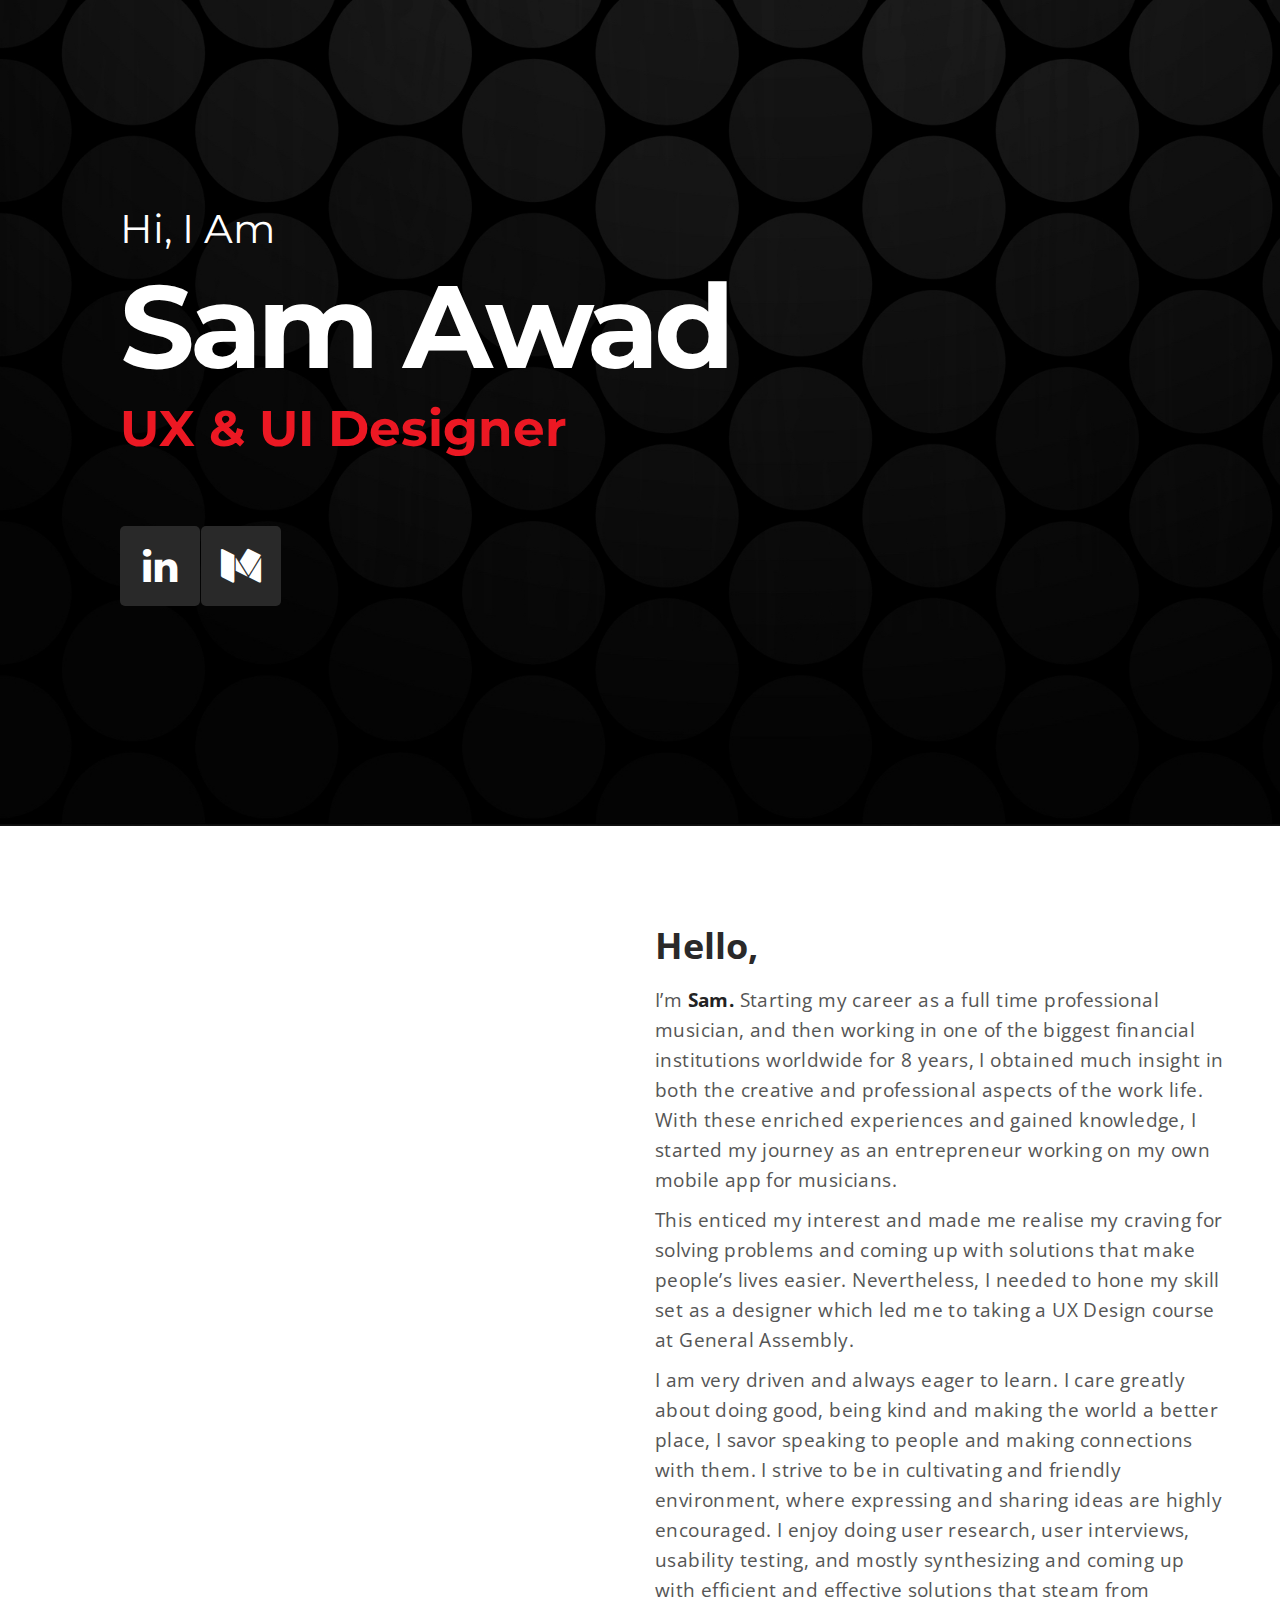
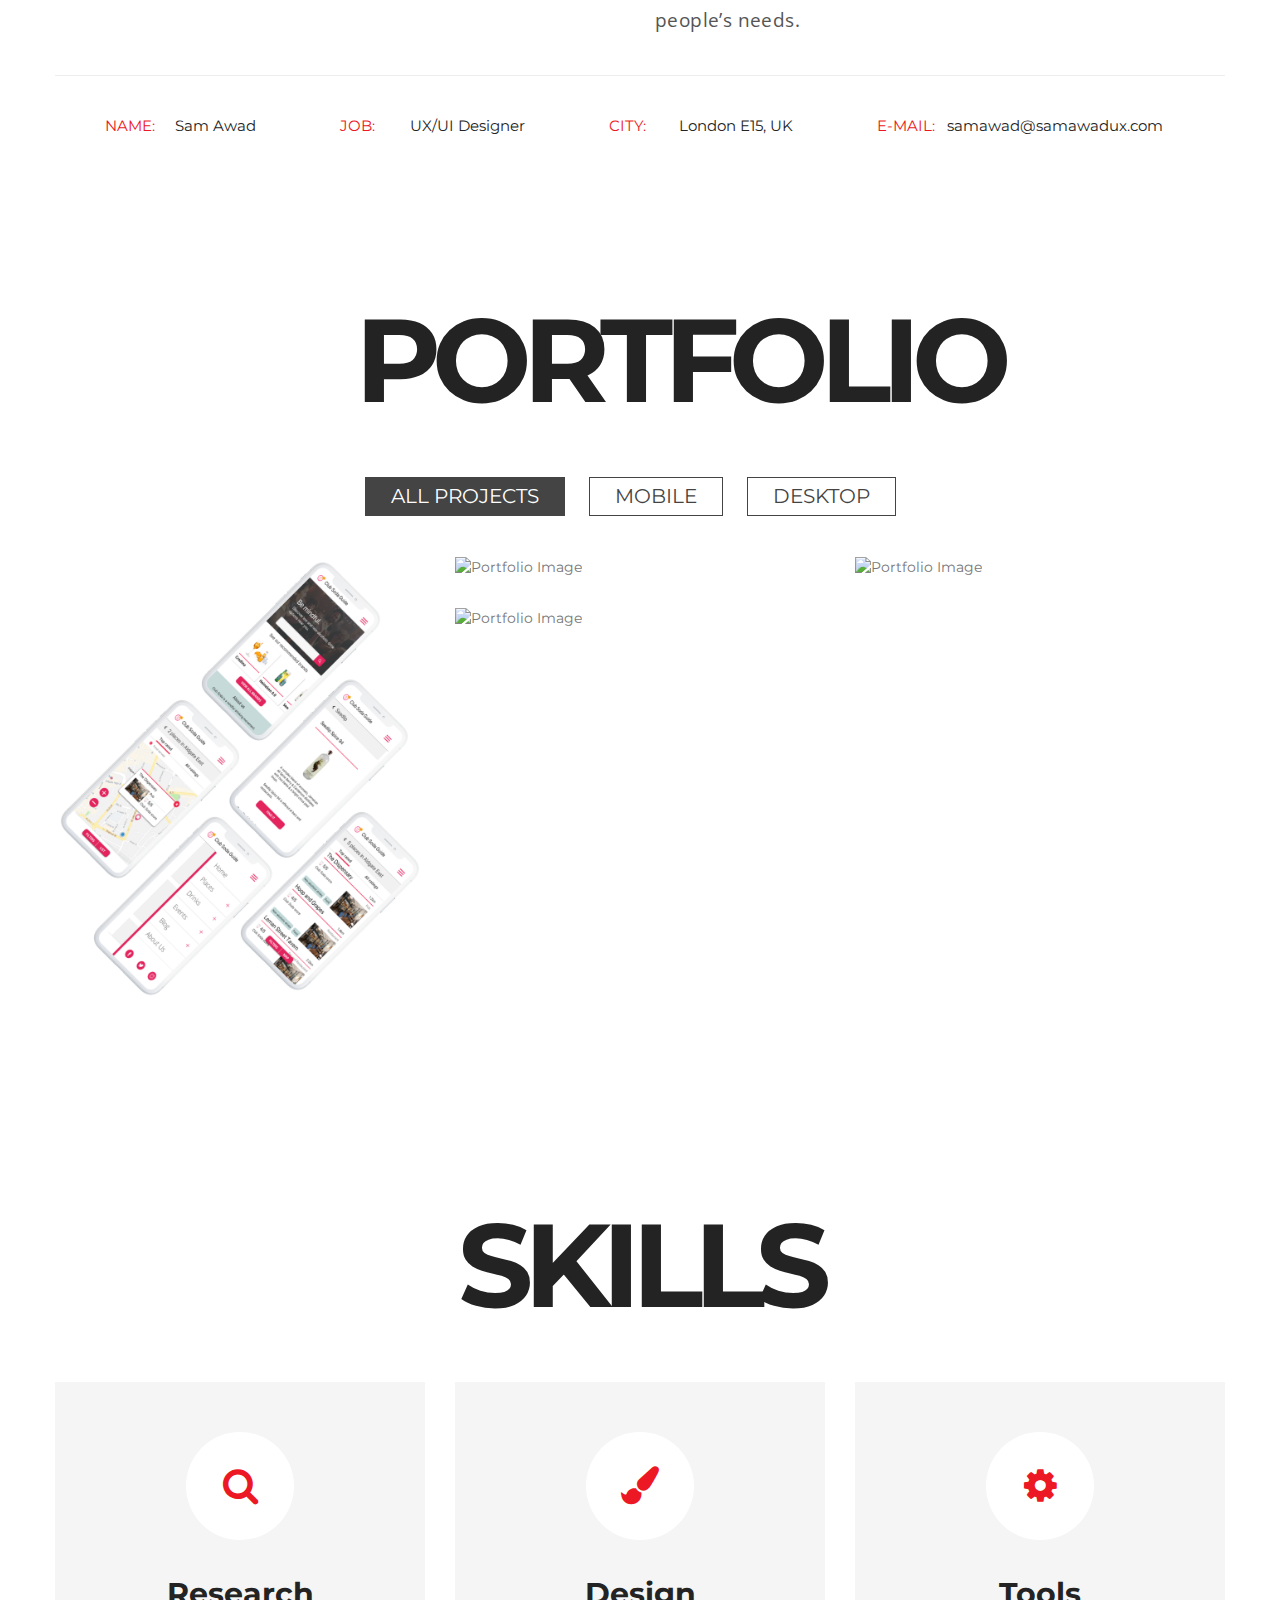
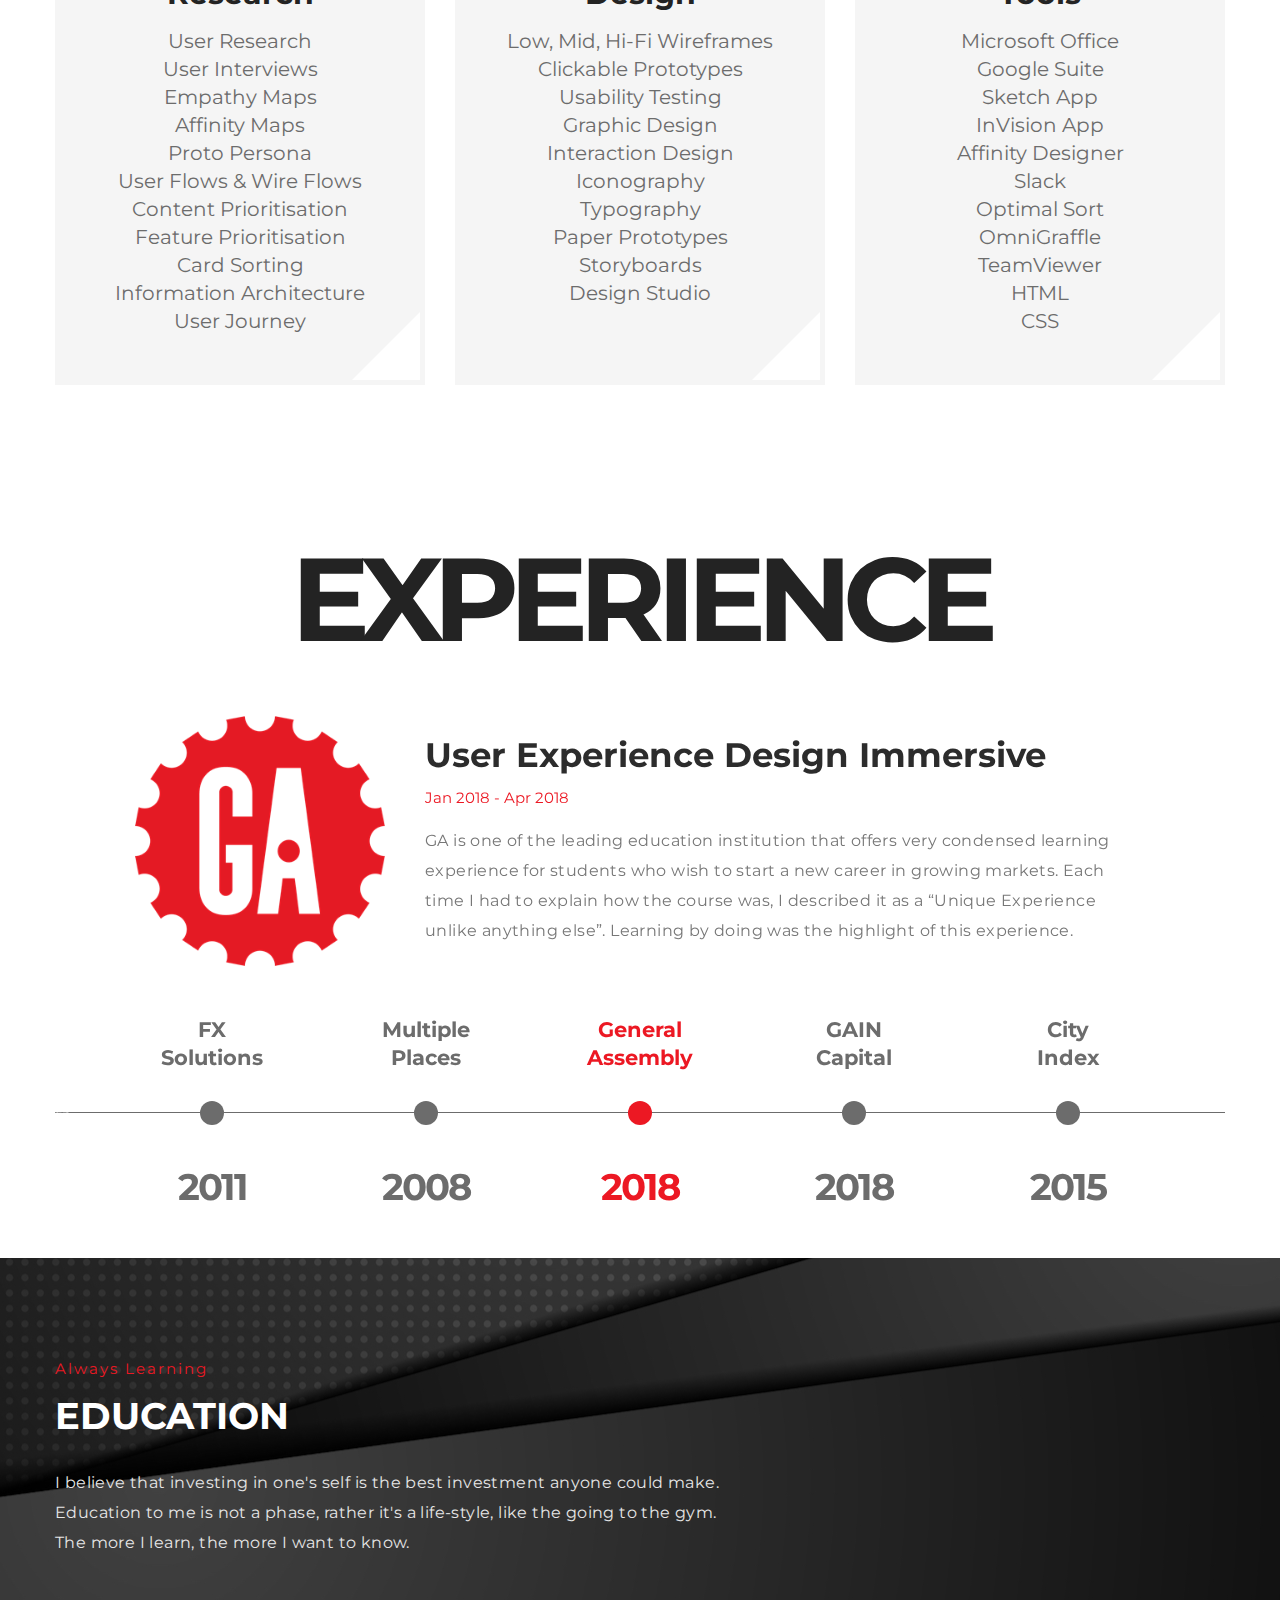
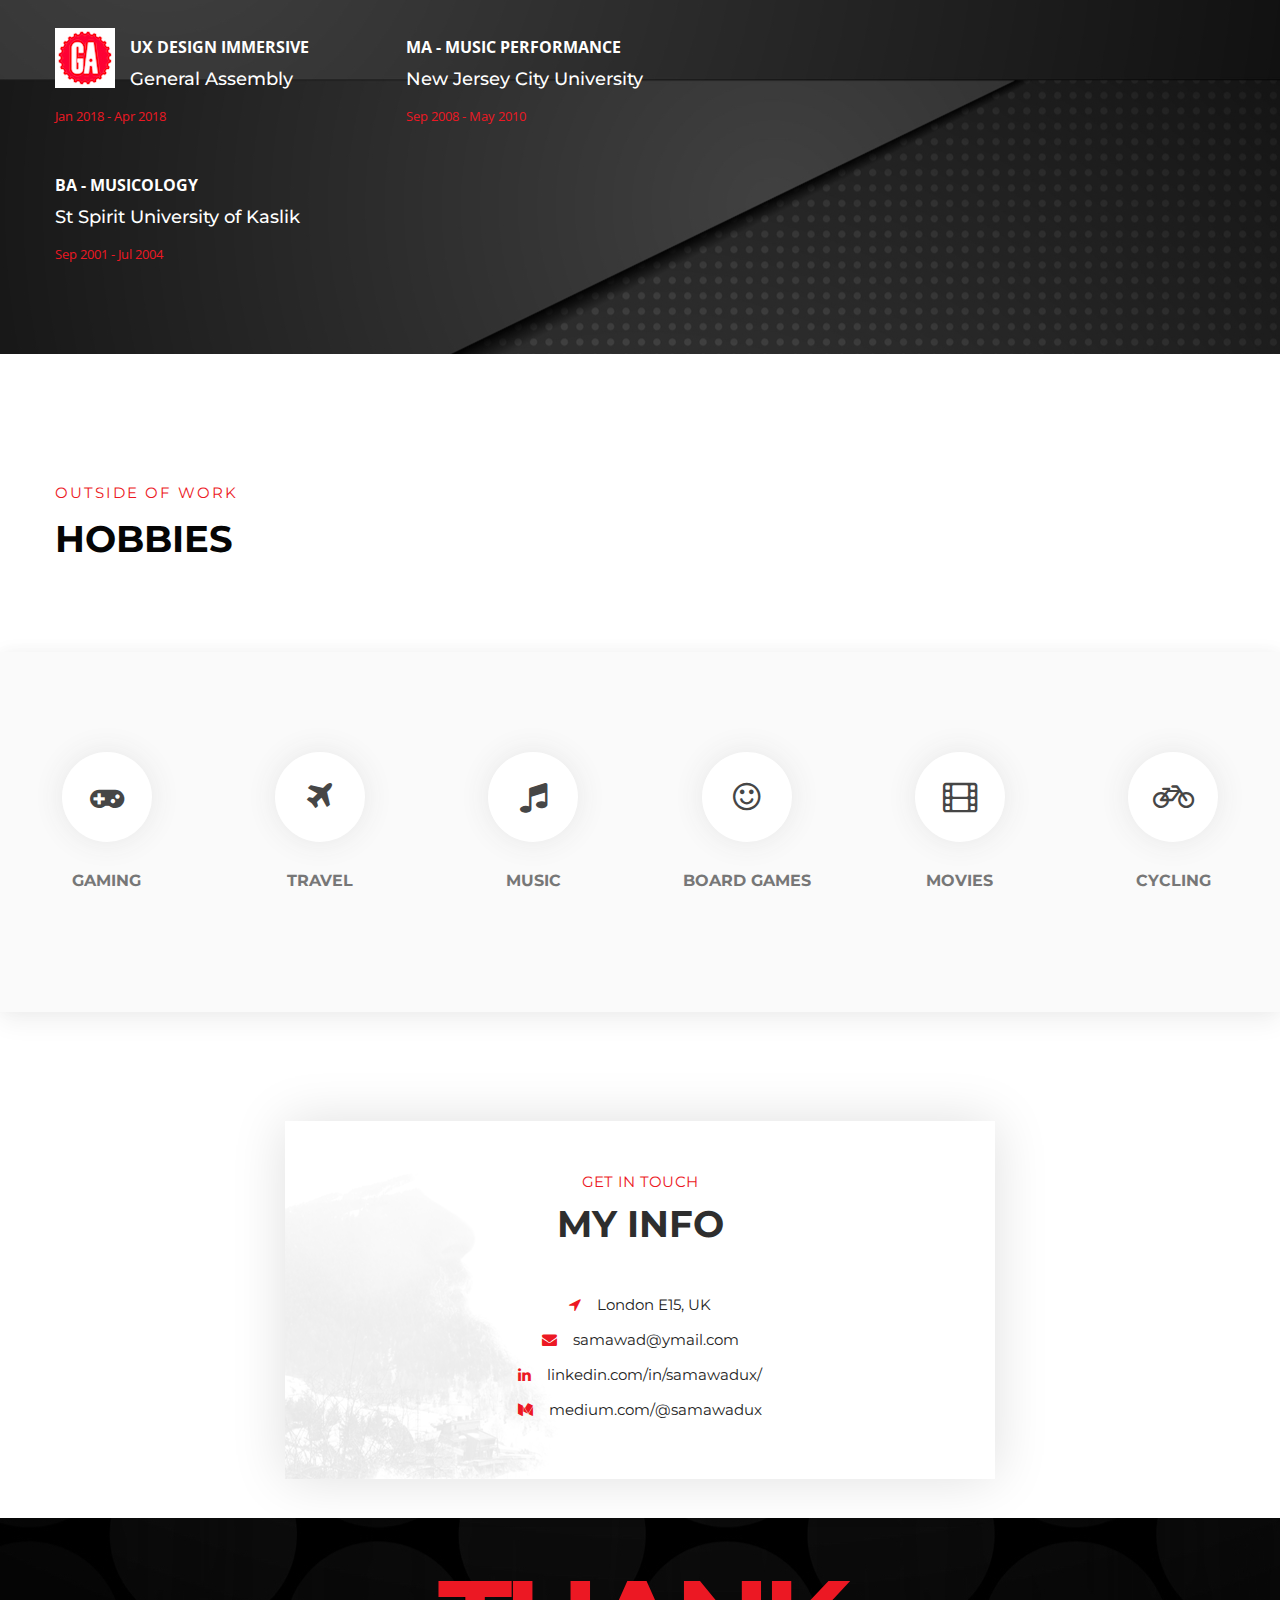
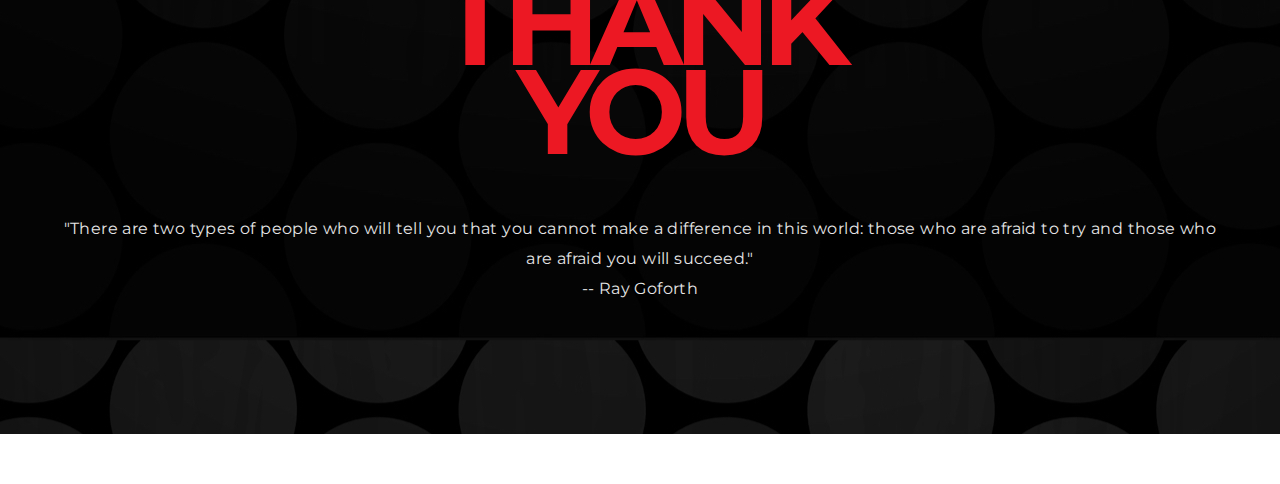
==== commit f9ebc3ee: "fixing image bug" ====
--- a/index.html
+++ b/index.html
@@ -144,7 +144,7 @@
                         <div class="col-md-4 col-sm-6 col-xs-6 grid-item mb-30 filter1 filter2">
                             <div class="portfolio-item">
                                 <div class="portfolio-img">
-                                    <img src="images/projects/club_soda2.png" alt="Portfolio Image" />
+                                    <img src="images/Projects/club_soda2.png" alt="Portfolio Image" />
                                 </div>
                                 <div class="portfolio-content">
                                     <div class="display-table">
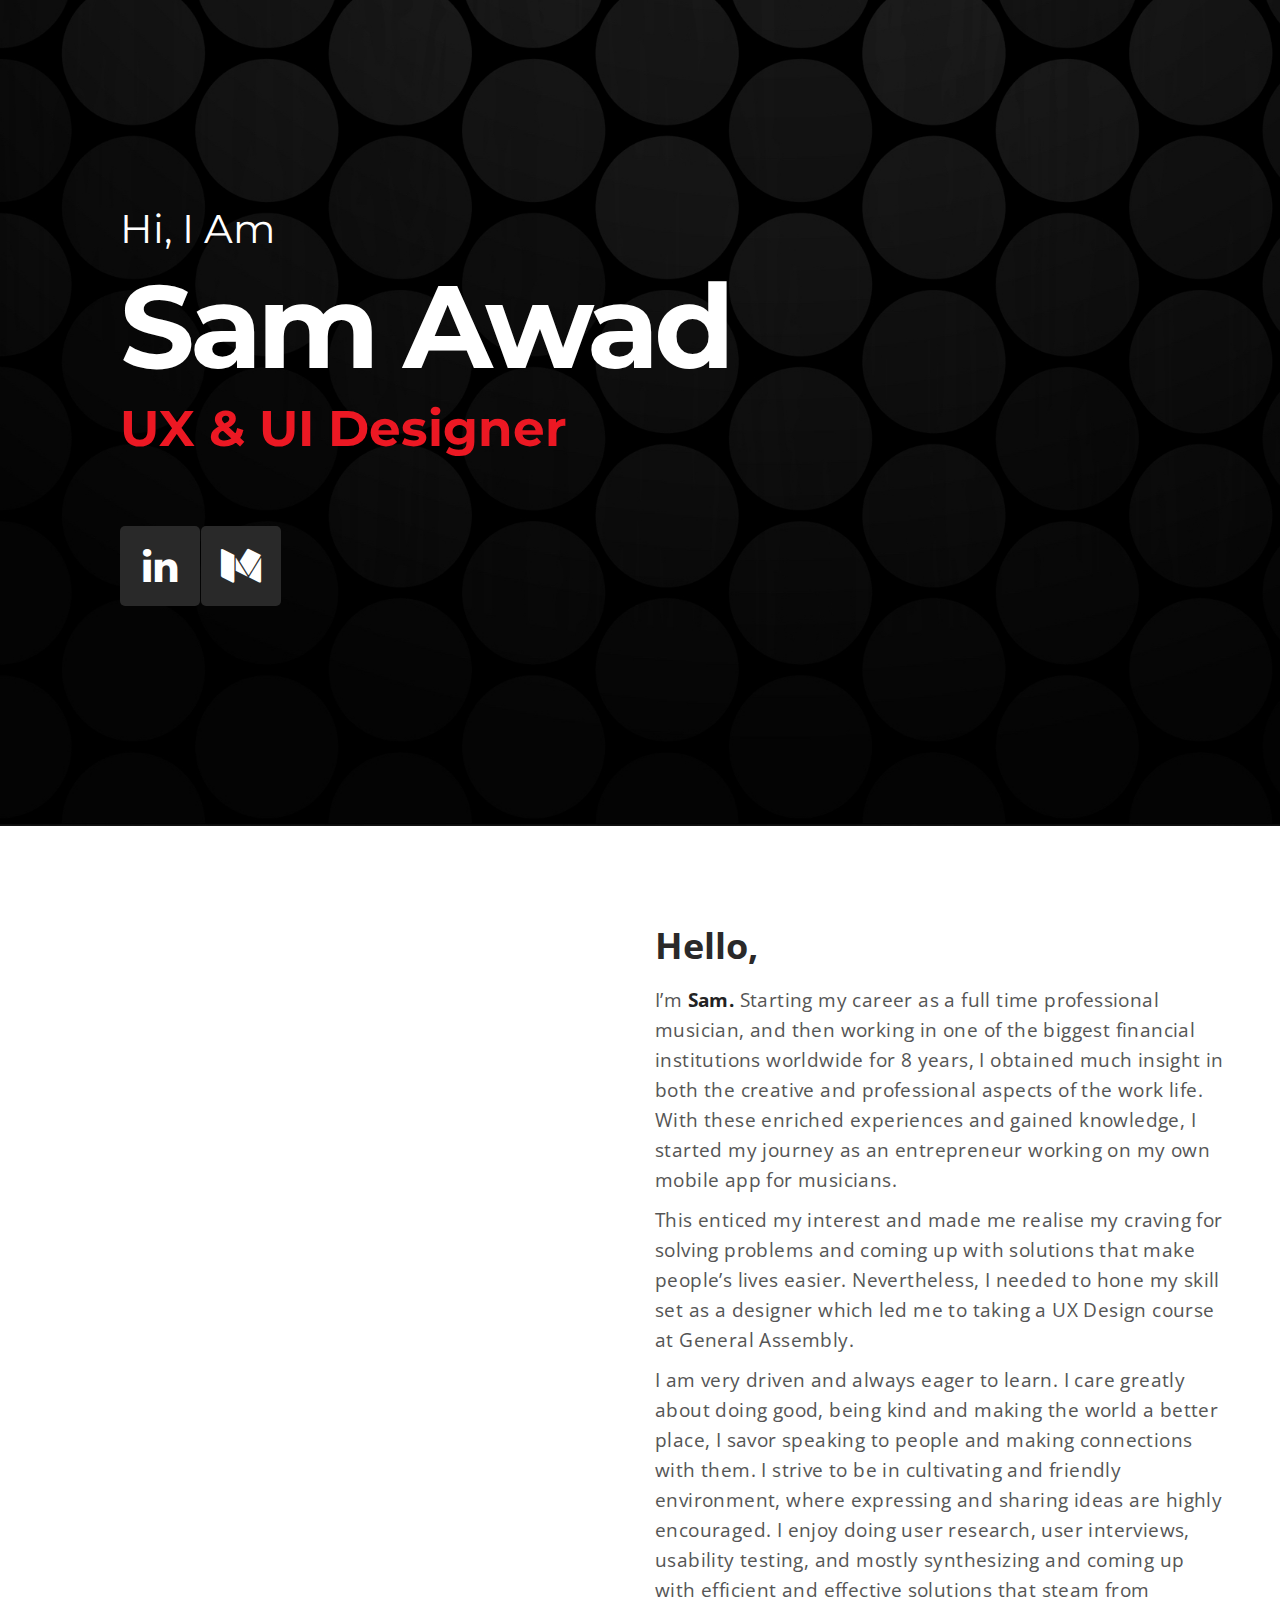
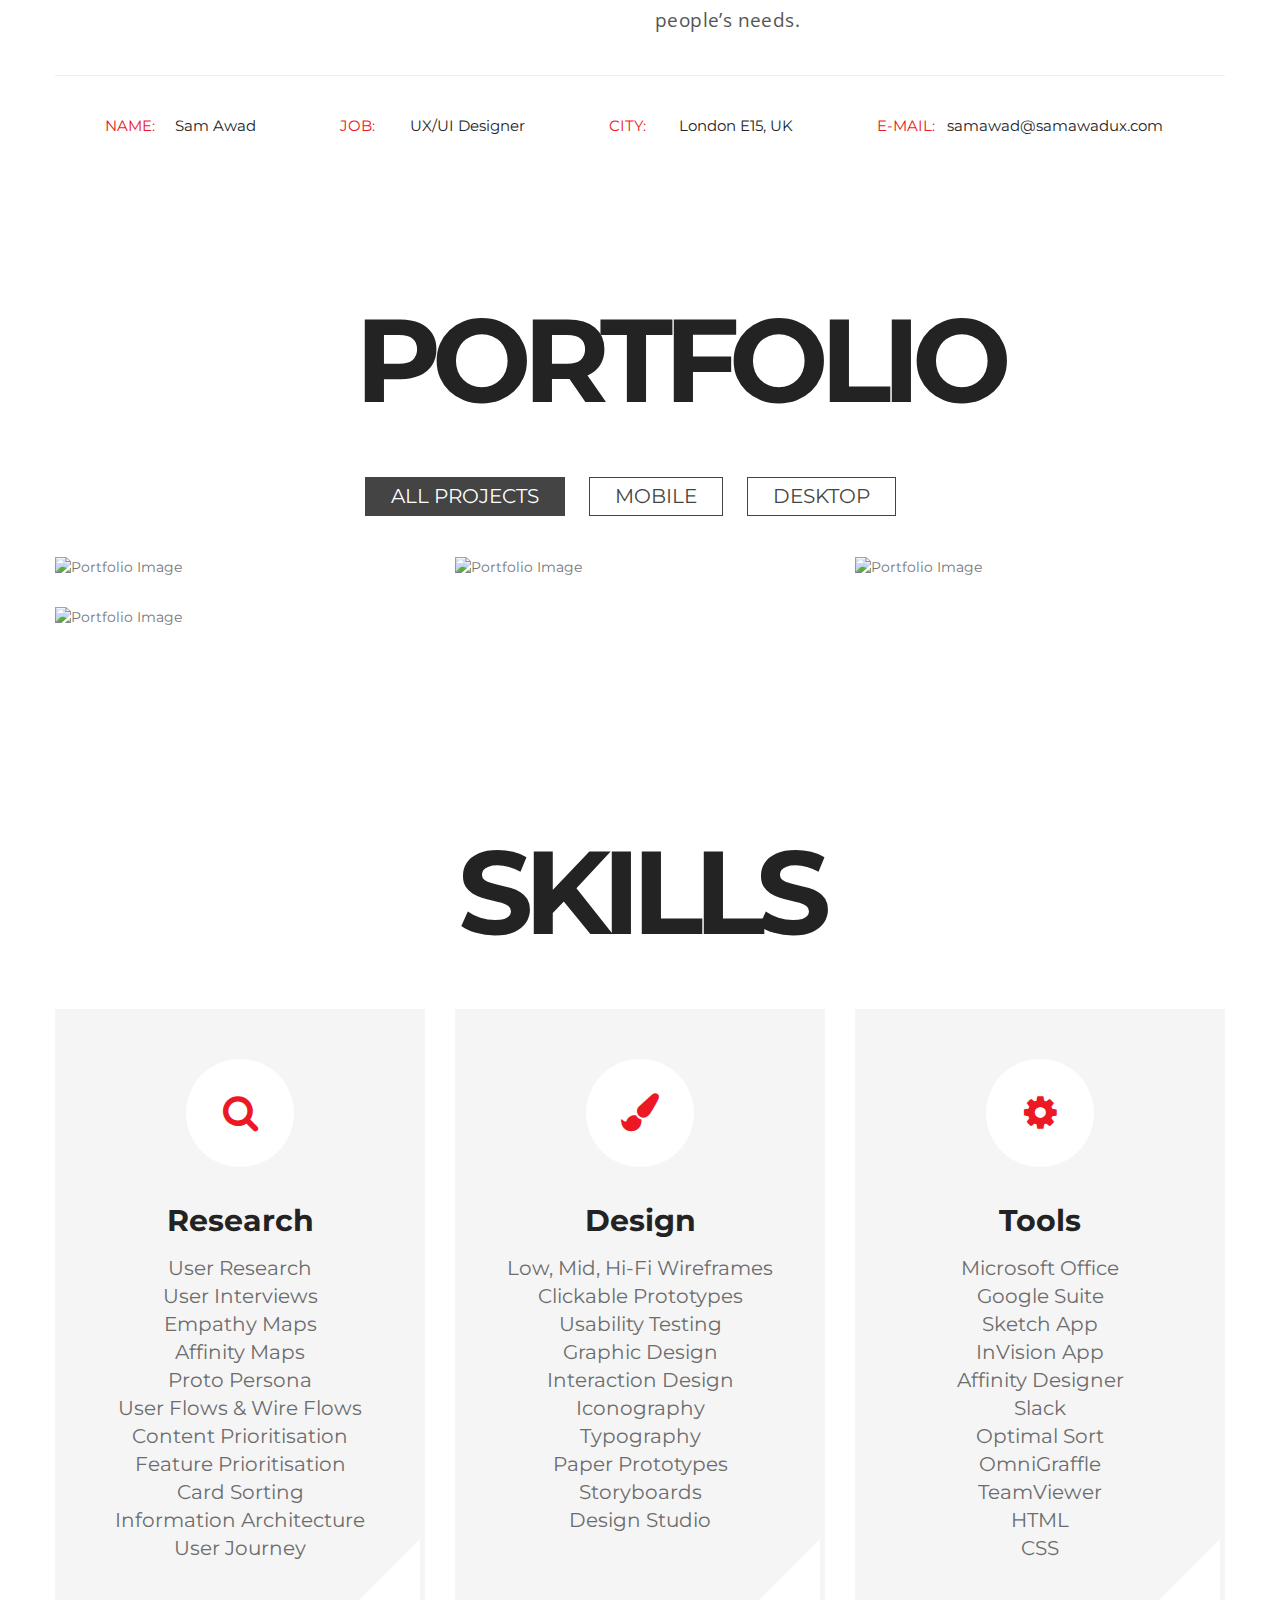
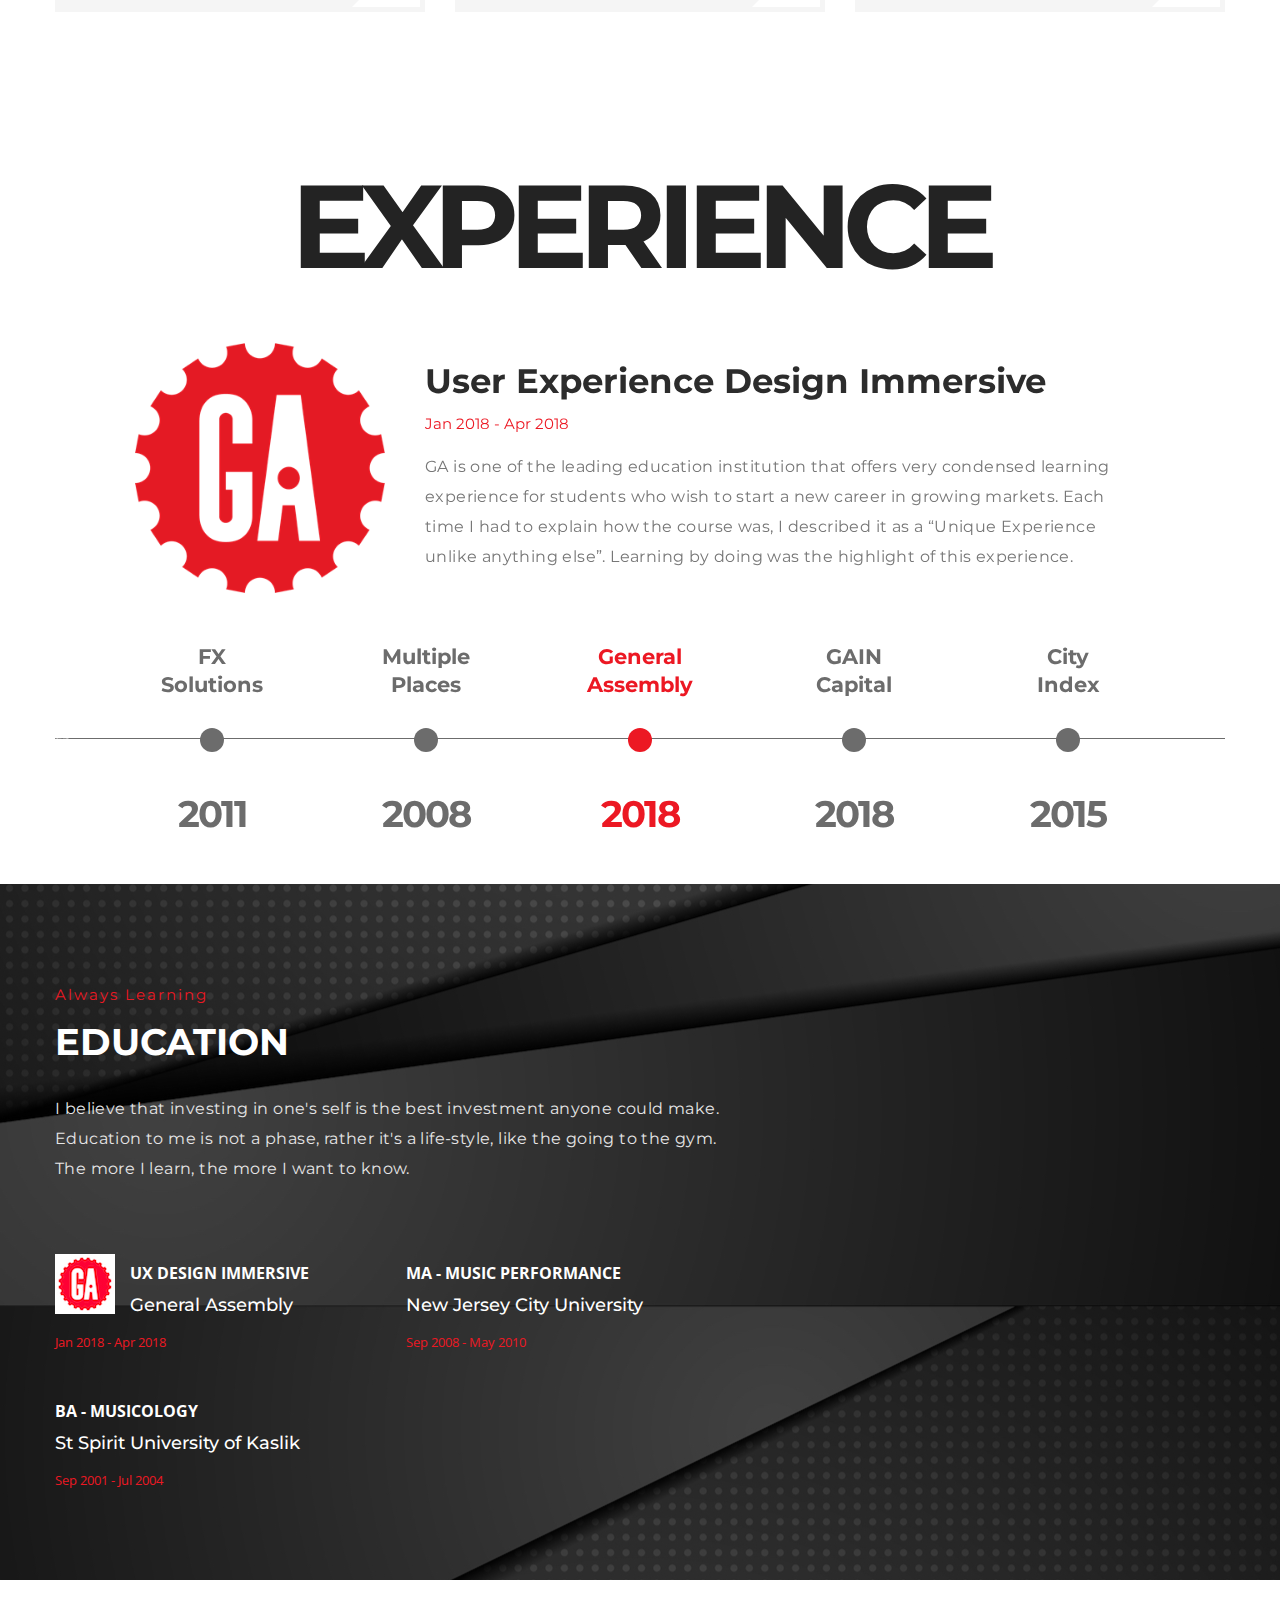
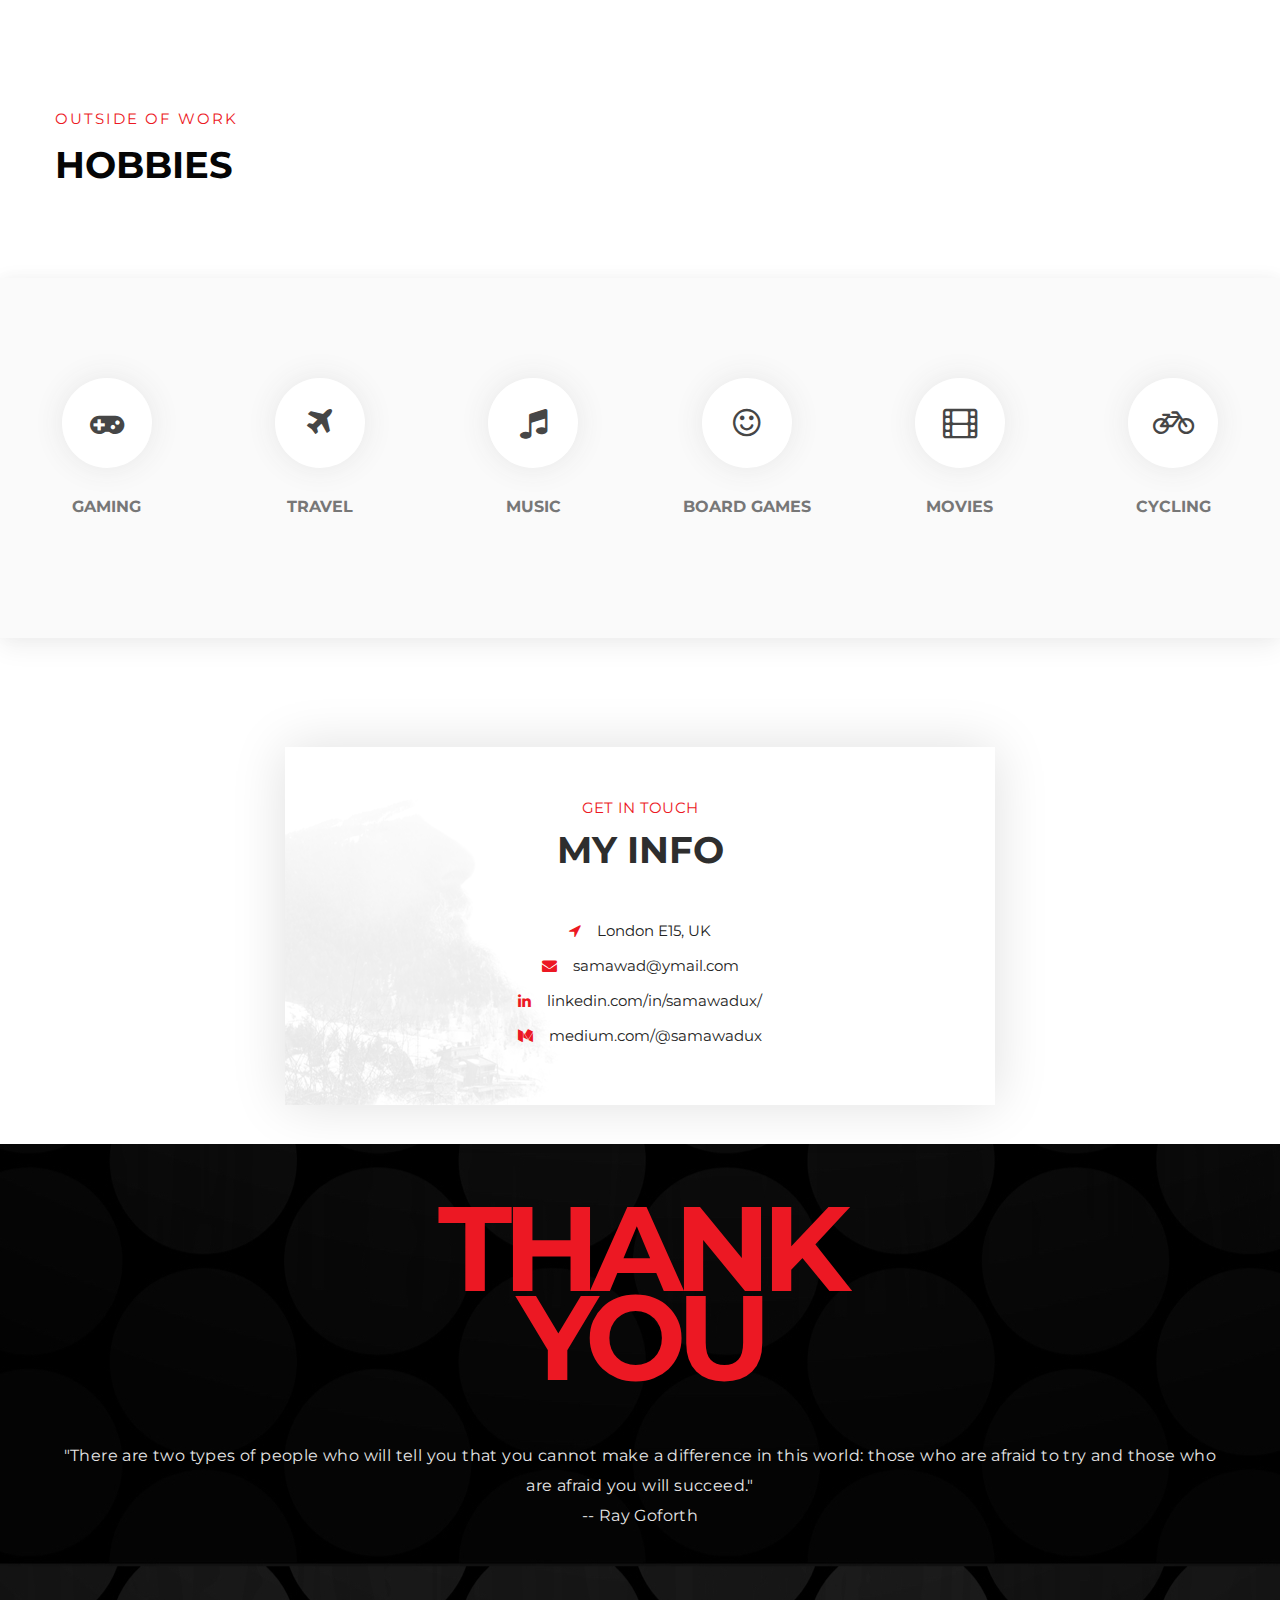
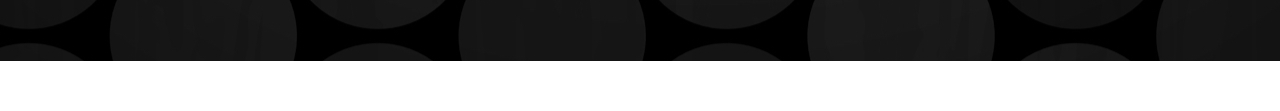
==== commit 031fbecb: "fixing image bug" ====
--- a/index.html
+++ b/index.html
@@ -144,7 +144,7 @@
                         <div class="col-md-4 col-sm-6 col-xs-6 grid-item mb-30 filter1 filter2">
                             <div class="portfolio-item">
                                 <div class="portfolio-img">
-                                    <img src="images/Projects/club_soda2.png" alt="Portfolio Image" />
+                                    <img src="images/projects/club_soda2.png" alt="Portfolio Image" />
                                 </div>
                                 <div class="portfolio-content">
                                     <div class="display-table">
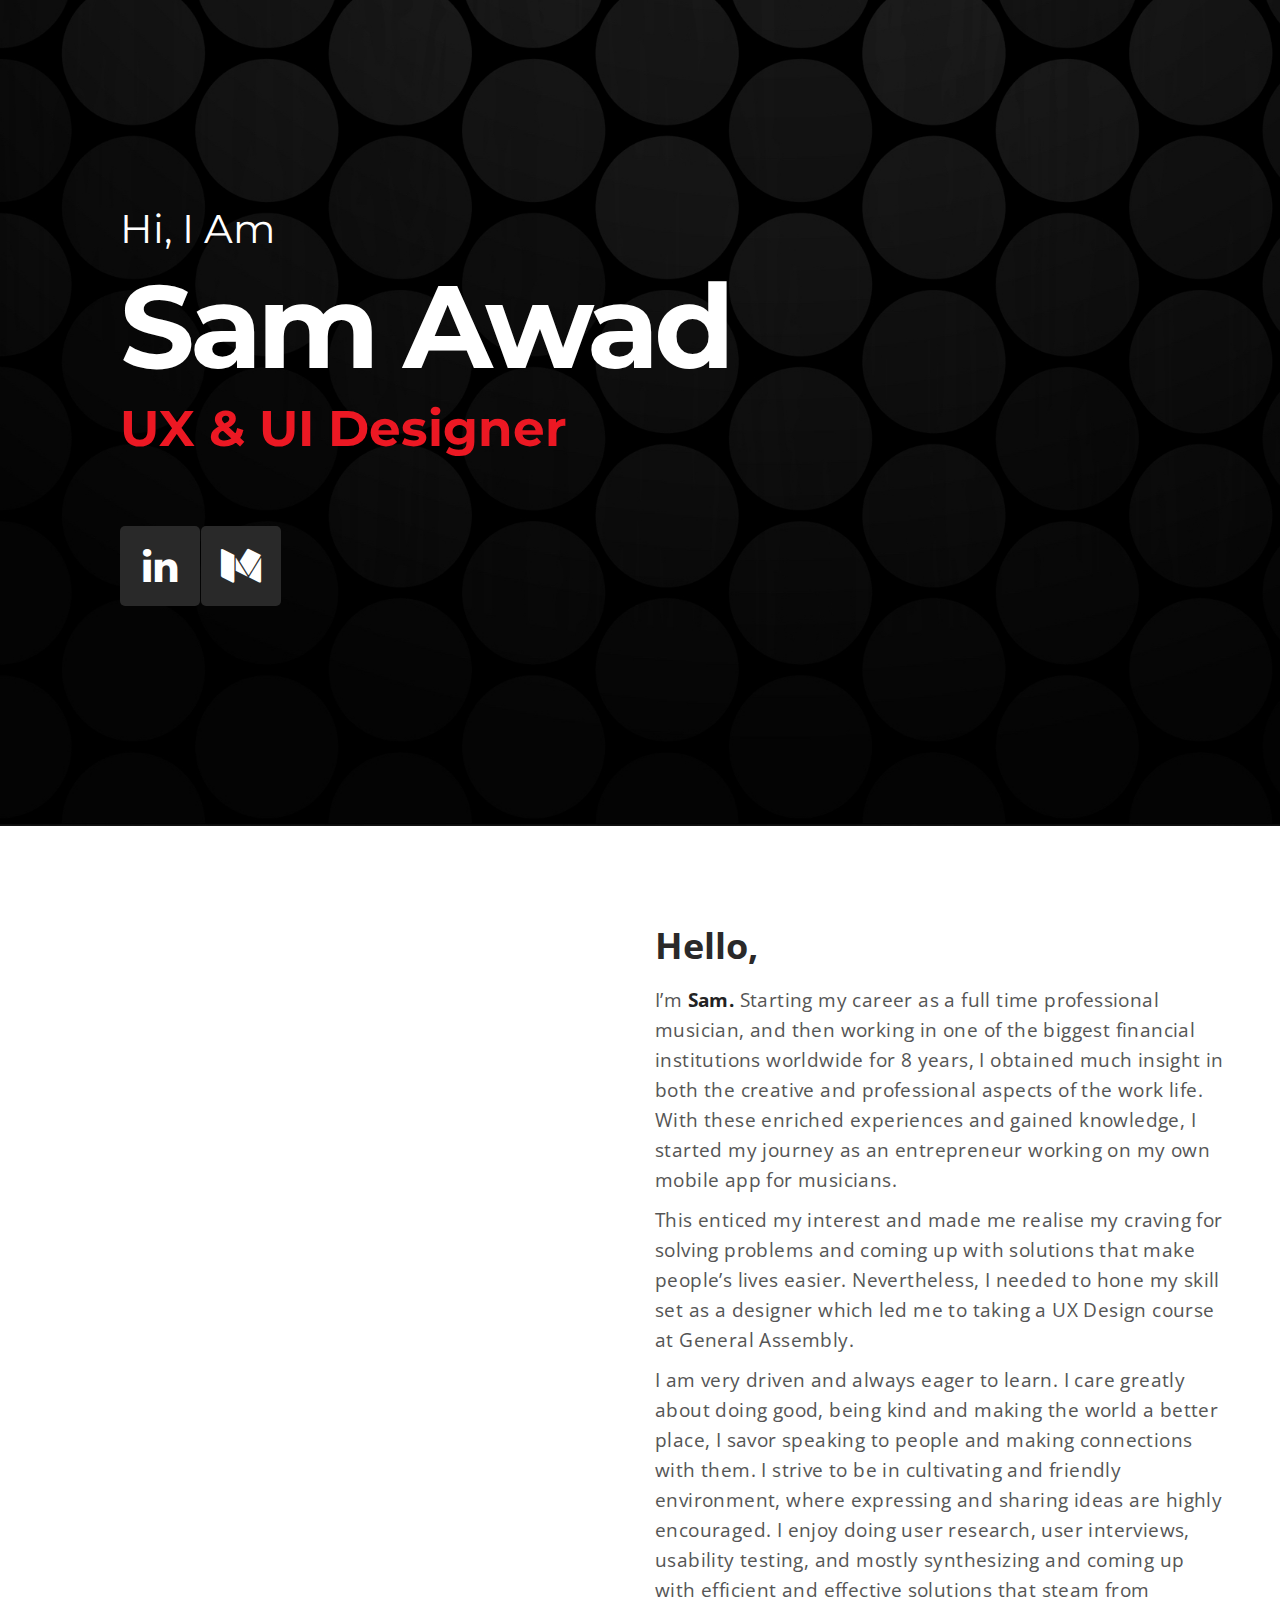
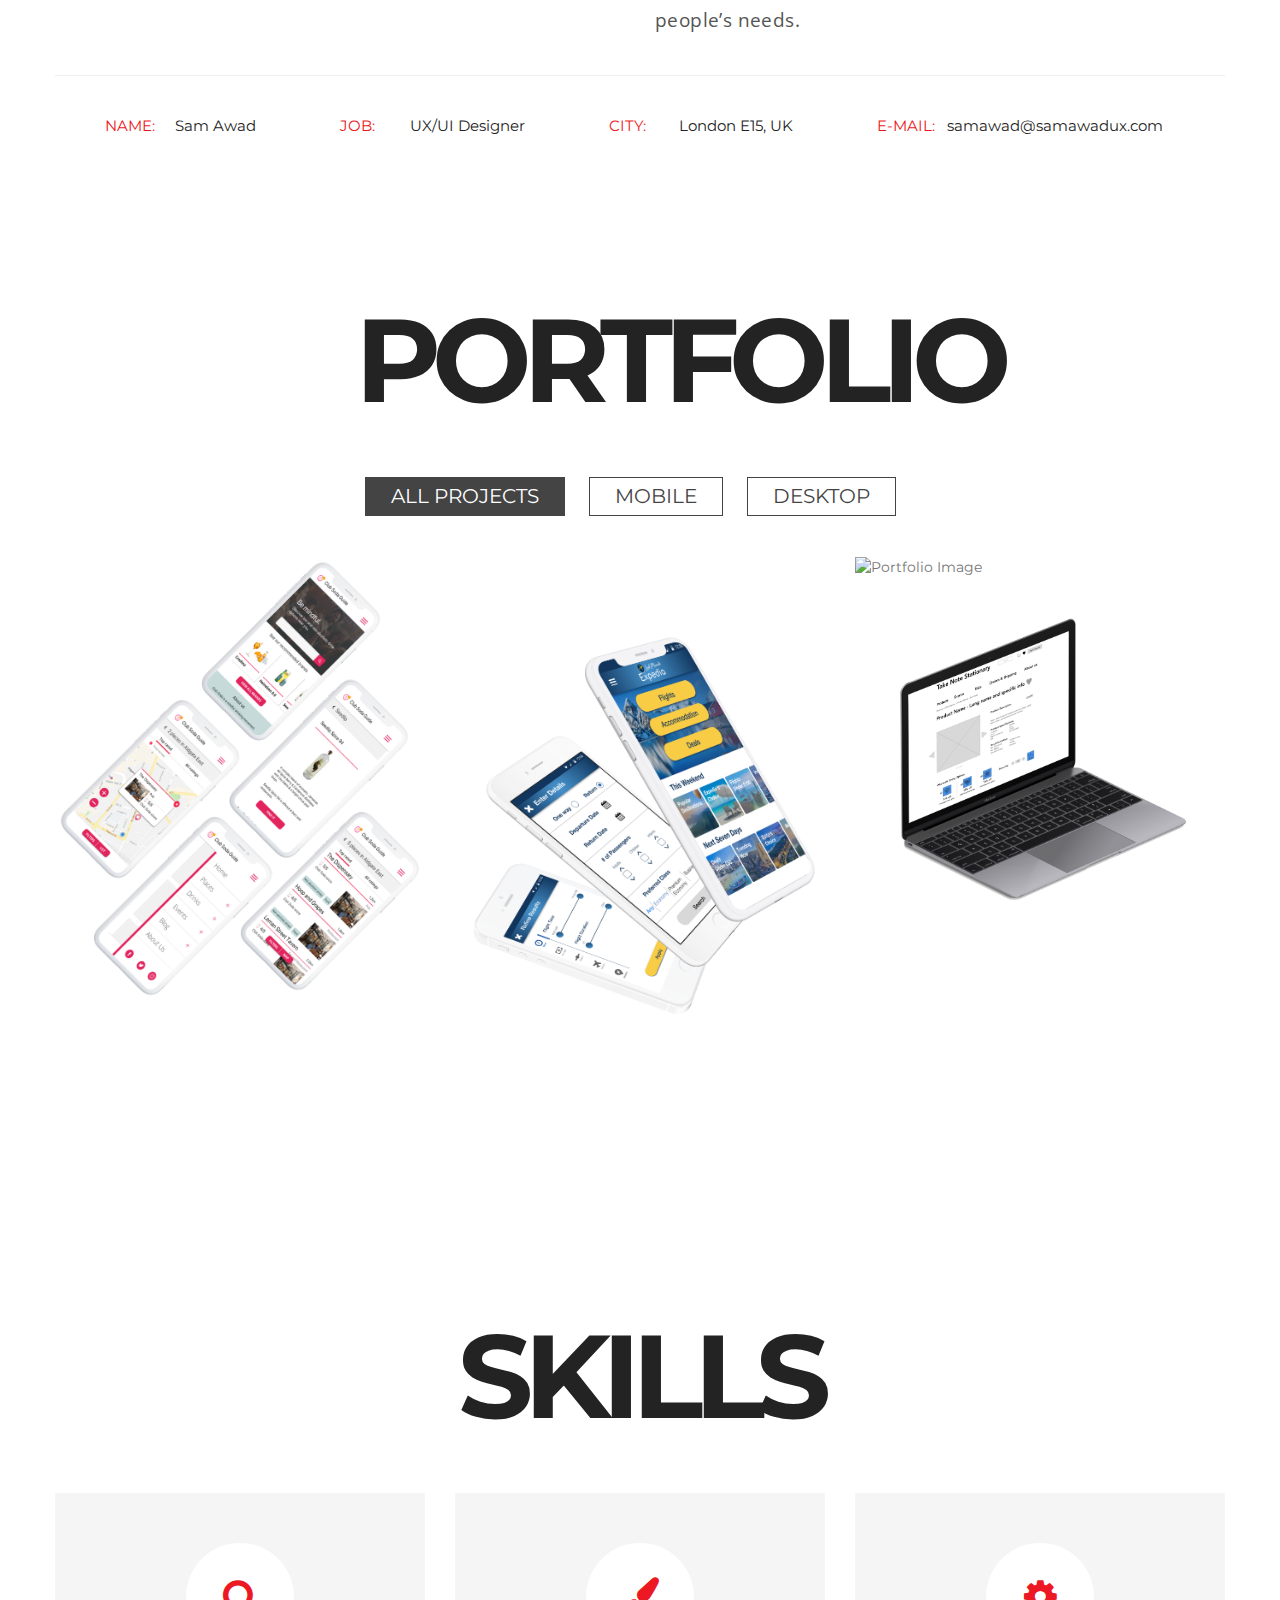
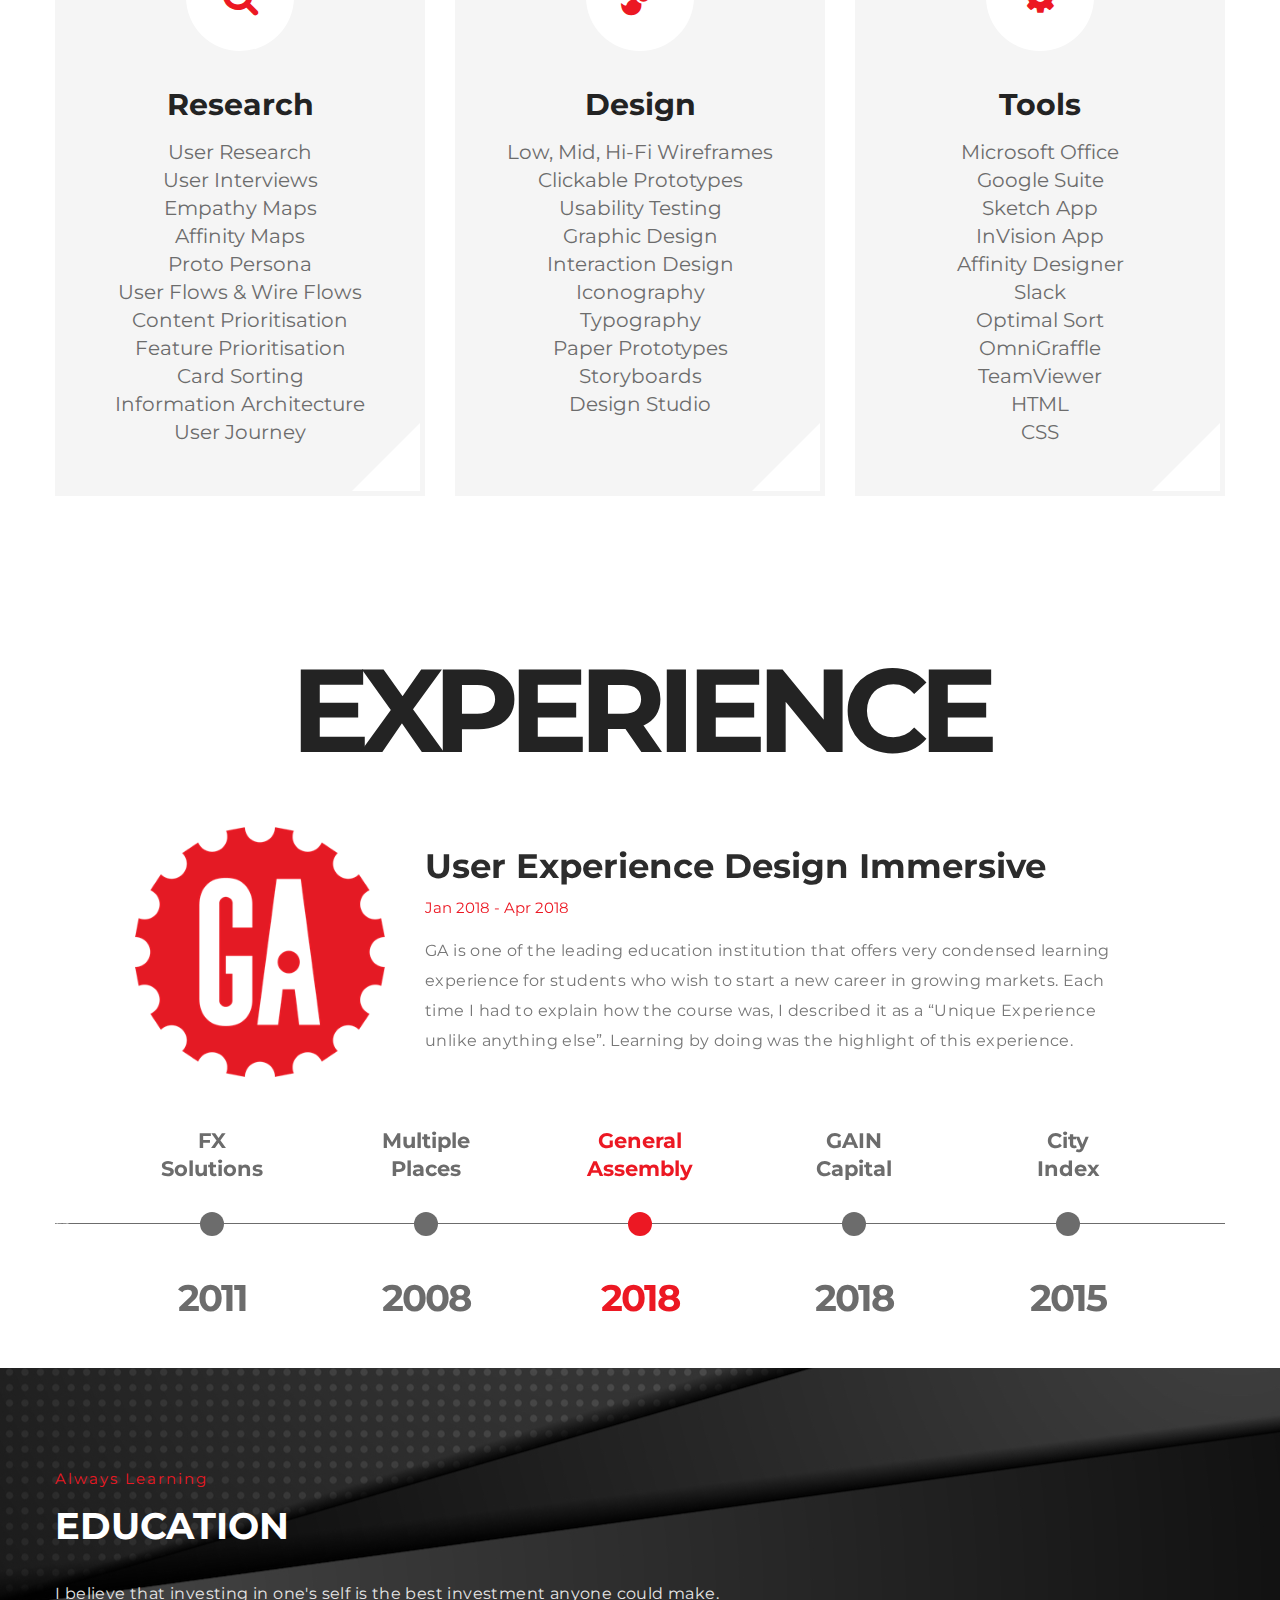
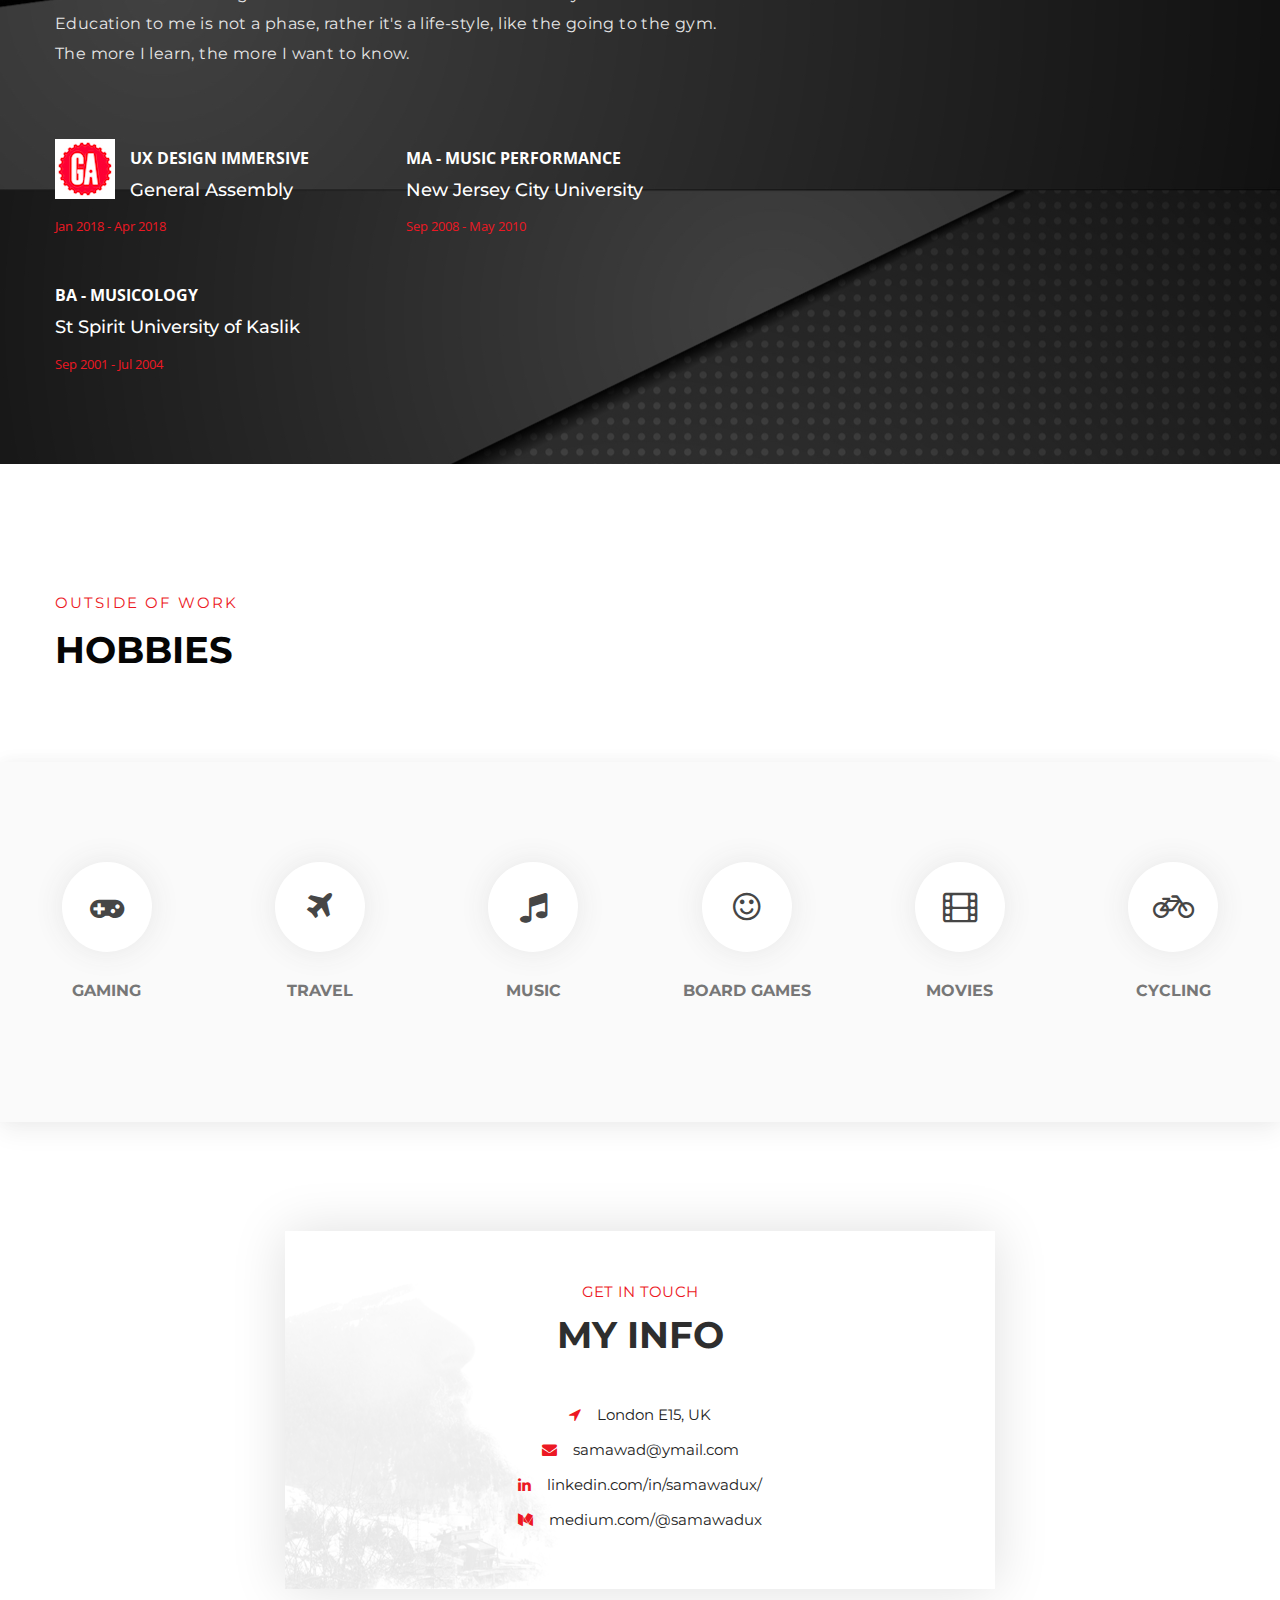
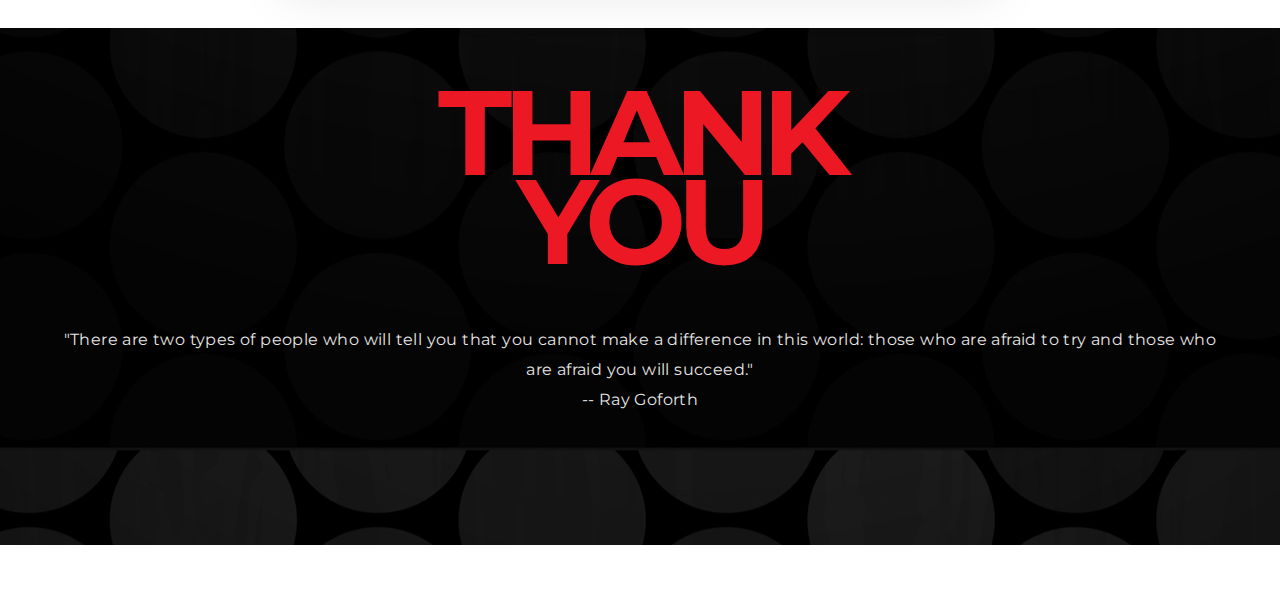
==== commit 32402ecb: "fixing image bug" ====
--- a/index.html
+++ b/index.html
@@ -144,7 +144,7 @@
                         <div class="col-md-4 col-sm-6 col-xs-6 grid-item mb-30 filter1 filter2">
                             <div class="portfolio-item">
                                 <div class="portfolio-img">
-                                    <img src="images/projects/club_soda2.png" alt="Portfolio Image" />
+                                    <img src="images/Projects/club_soda2.png" alt="Portfolio Image" />
                                 </div>
                                 <div class="portfolio-content">
                                     <div class="display-table">
@@ -162,7 +162,7 @@
                         <div class="col-md-4 col-sm-6 col-xs-6 grid-item mb-30 filter1">
                             <div class="portfolio-item">
                                 <div class="portfolio-img">
-                                    <img src="images/projects/expedia.png" alt="Portfolio Image" />
+                                    <img src="images/Projects/expedia.png" alt="Portfolio Image" />
                                 </div>
                                 <div class="portfolio-content">
                                     <div class="display-table">
@@ -180,7 +180,7 @@
                         <div class="col-md-4 col-sm-6 col-xs-6 grid-item mb-30 filter1">
                             <div class="portfolio-item">
                                 <div class="portfolio-img">
-                                    <img src="images/projects/hms2.png" alt="Portfolio Image" />
+                                    <img src="images/Projects/hms2.png" alt="Portfolio Image" />
                                 </div>
                                 <div class="portfolio-content">
                                     <div class="display-table">
@@ -198,7 +198,7 @@
                         <div class="col-md-4 col-sm-6 col-xs-6 grid-item mb-30 filter2 filter4">
                             <div class="portfolio-item">
                                 <div class="portfolio-img">
-                                    <img src="images/projects/ons.png" alt="Portfolio Image" />
+                                    <img src="images/Projects/ons.png" alt="Portfolio Image" />
                                 </div>
                                 <div class="portfolio-content">
                                     <div class="display-table">
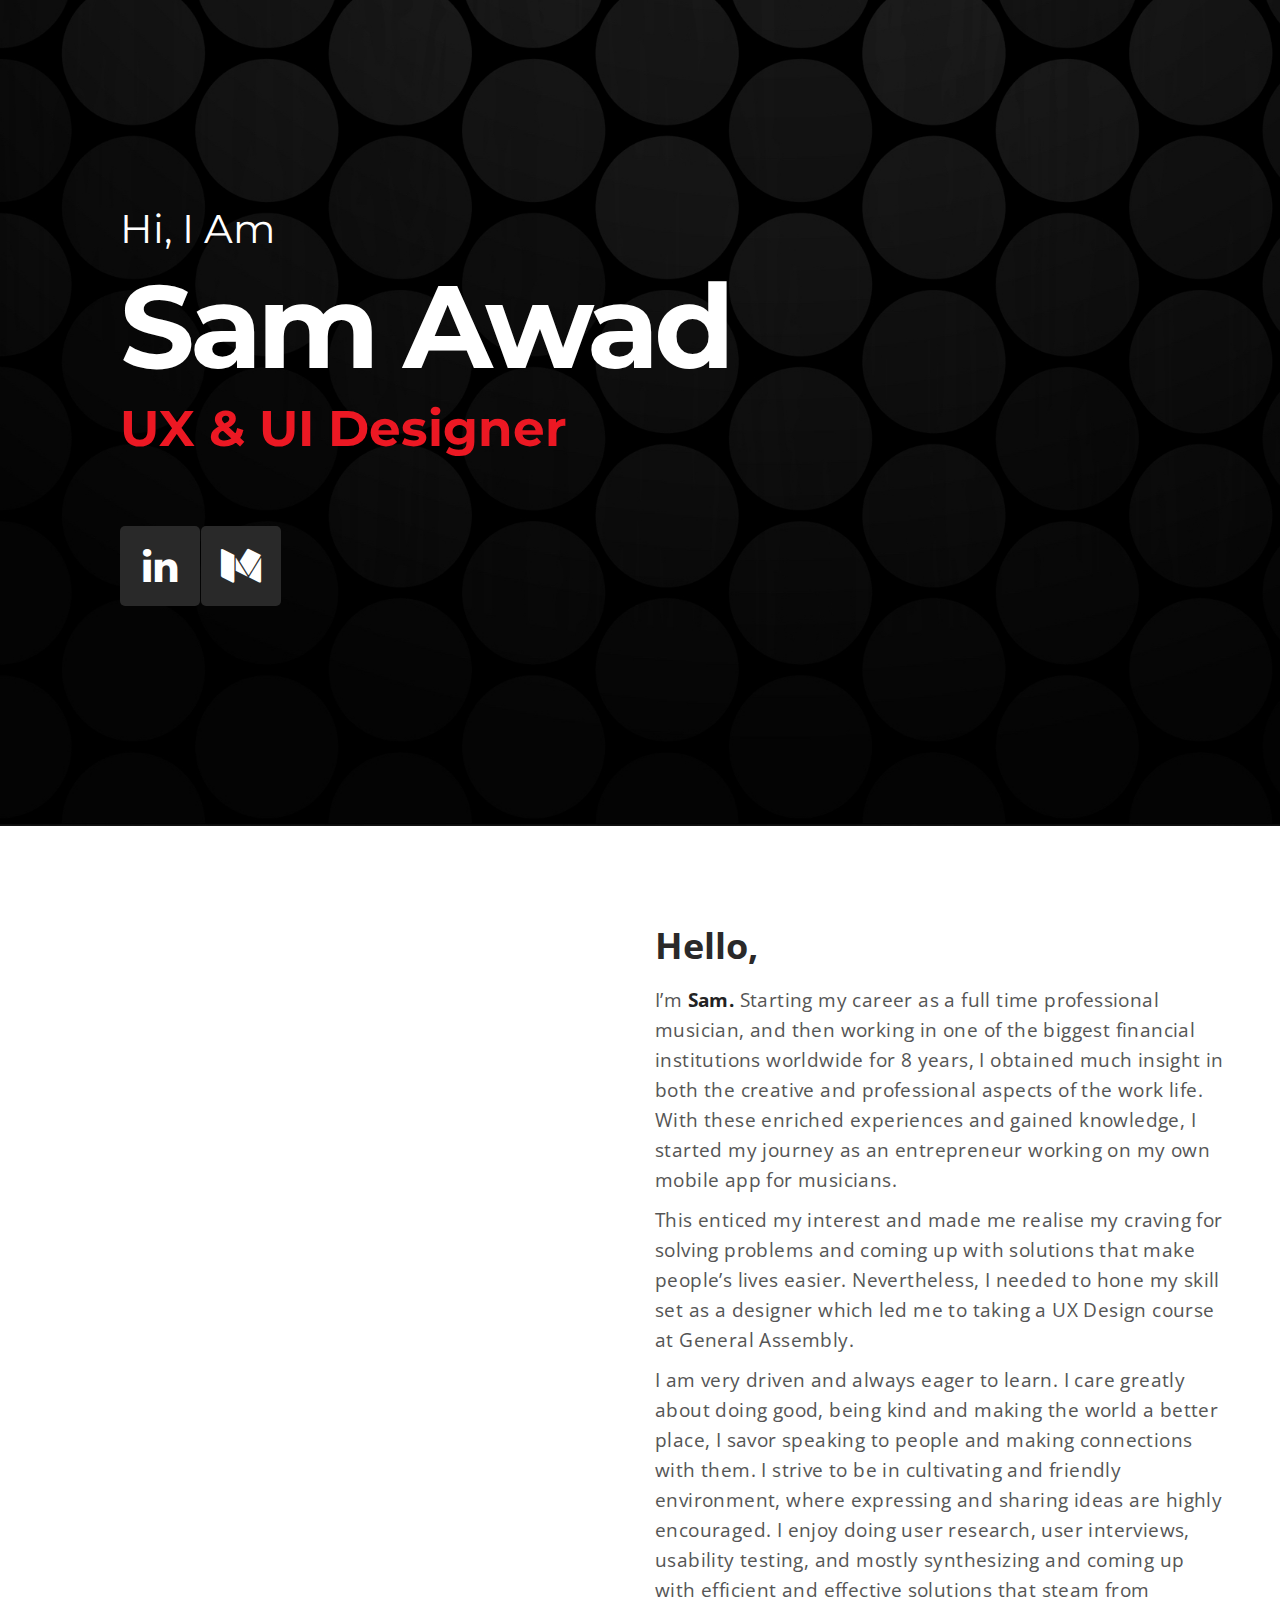
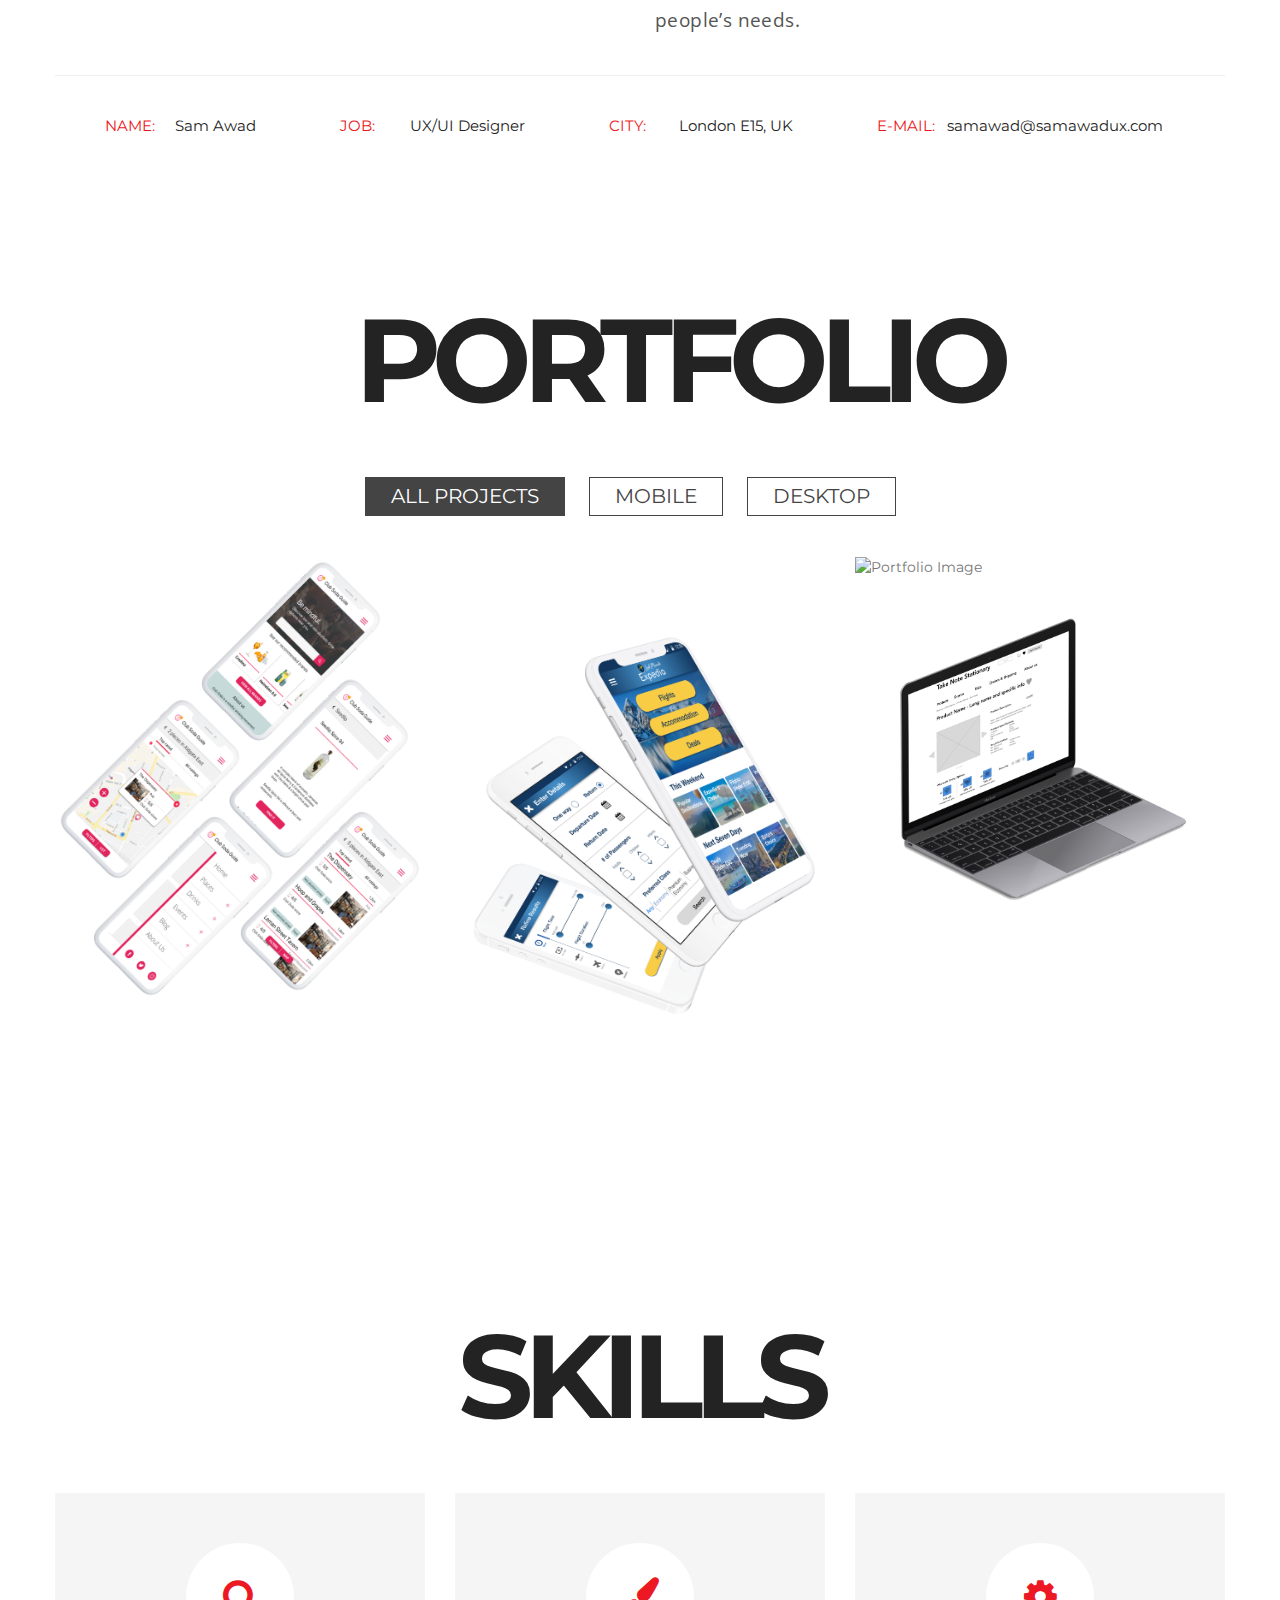
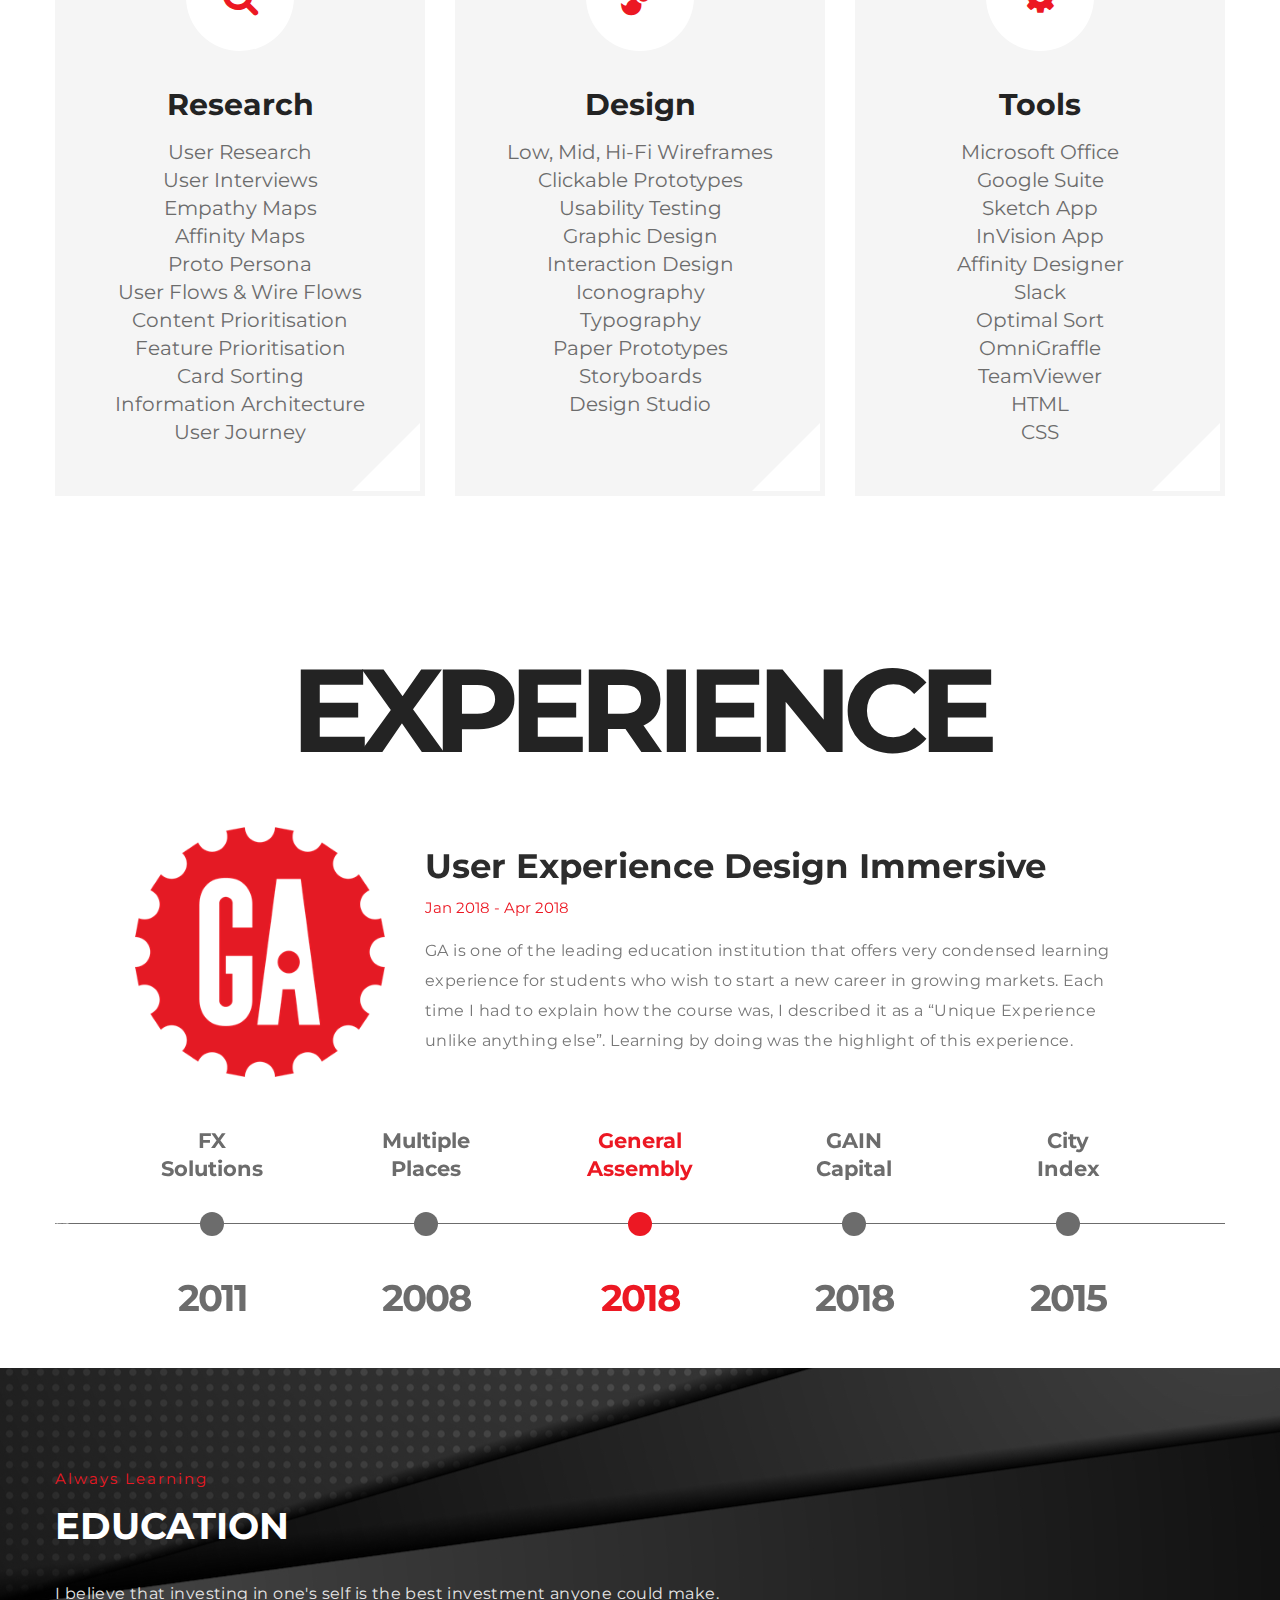
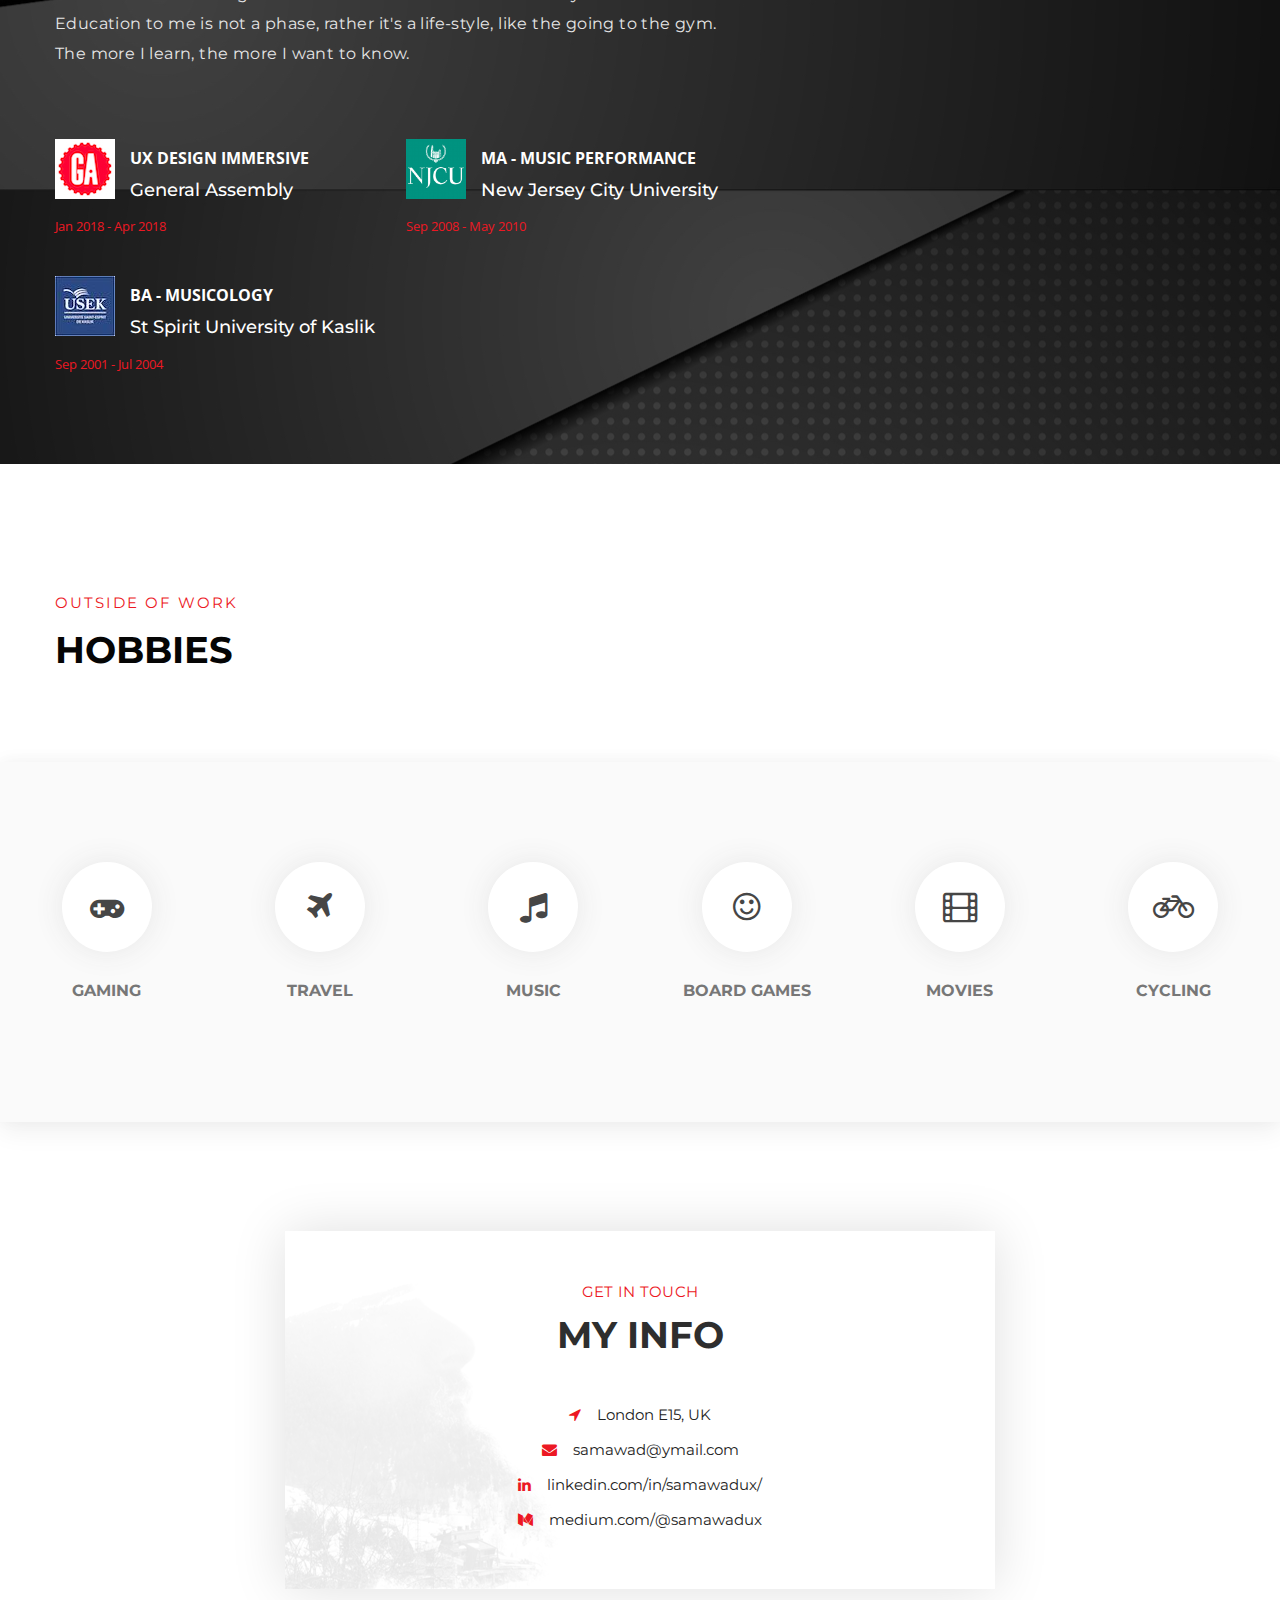
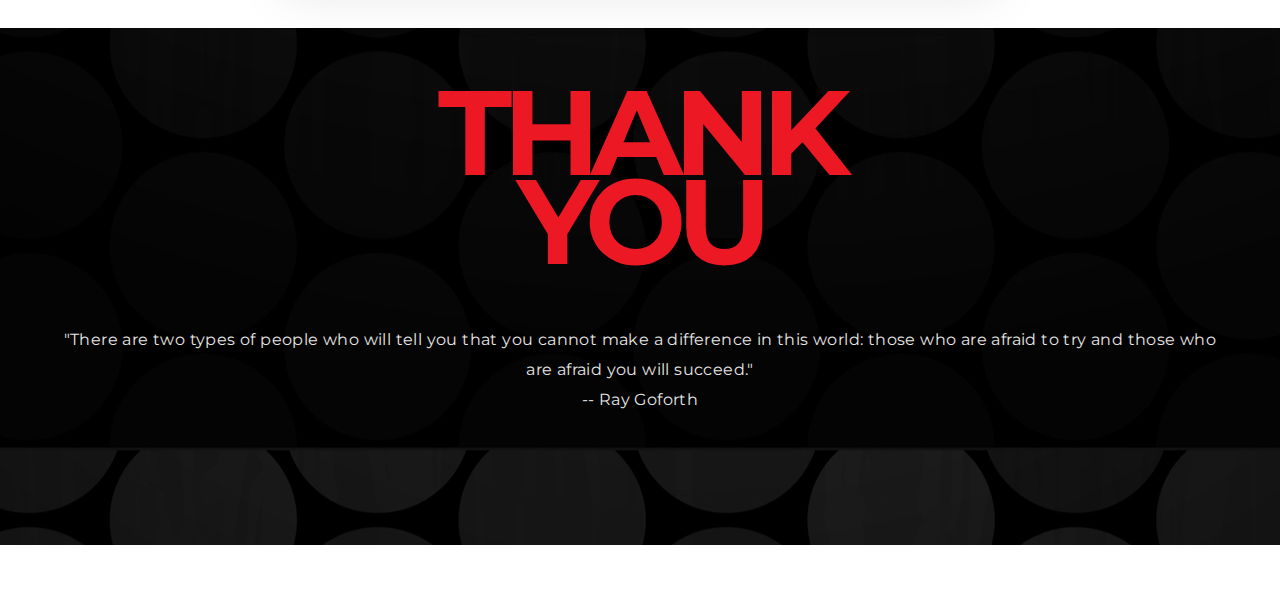
==== commit 2b913f66: "updated skills and education images" ====
--- a/index.html
+++ b/index.html
@@ -323,7 +323,7 @@
 						<div class="row">
 							<div class="col-md-4">
 								<div class="service">
-									<img src="./images/skills/blackbg-s.jpg" alt="" />
+									<img src="./images/Skills/blackbg-s.jpg" alt="" />
 									<i class="fa fa-search"></i>
 									<h3>Research</h3>
 									<p>
@@ -345,7 +345,7 @@
 							</div>
 							<div class="col-md-4">
 								<div class="service">
-									<img src="./images/skills/blackbg-s.jpg" alt="" />
+									<img src="./images/Skills/blackbg-s.jpg" alt="" />
 									<i class="fa fa-paint-brush"></i>
 									<h3>Design</h3>
 									<p>
@@ -367,7 +367,7 @@
 							</div>
 							<div class="col-md-4">
 								<div class="service">
-									<img src="./images/skills/blackbg-s.jpg" alt="" />
+									<img src="./images/Skills/blackbg-s.jpg" alt="" />
 									<i class="fa fa-cog"></i>
 									<h3>Tools</h3>
 									<p>
@@ -650,13 +650,13 @@
 								<span>Jan 2018 - Apr 2018</span>
 							</li>
 							<li>
-								<img src="./images/education/njcu.jpg" alt="" />
+								<img src="./images/Education/njcu.jpg" alt="" />
 								<h3>MA - Music Performance</h3>
 								<h4 class="school">New Jersey City University</h4>
 								<span>Sep 2008 - May 2010</span>
 							</li>
 							<li>
-								<img src="./images/education/usek.jpg" alt="" />
+								<img src="./images/Education/usek.jpg" alt="" />
 								<h3>BA - Musicology</h3>
 								<h4 class="school">St Spirit University of Kaslik</h4>
 								<span>Sep 2001 - Jul 2004</span>
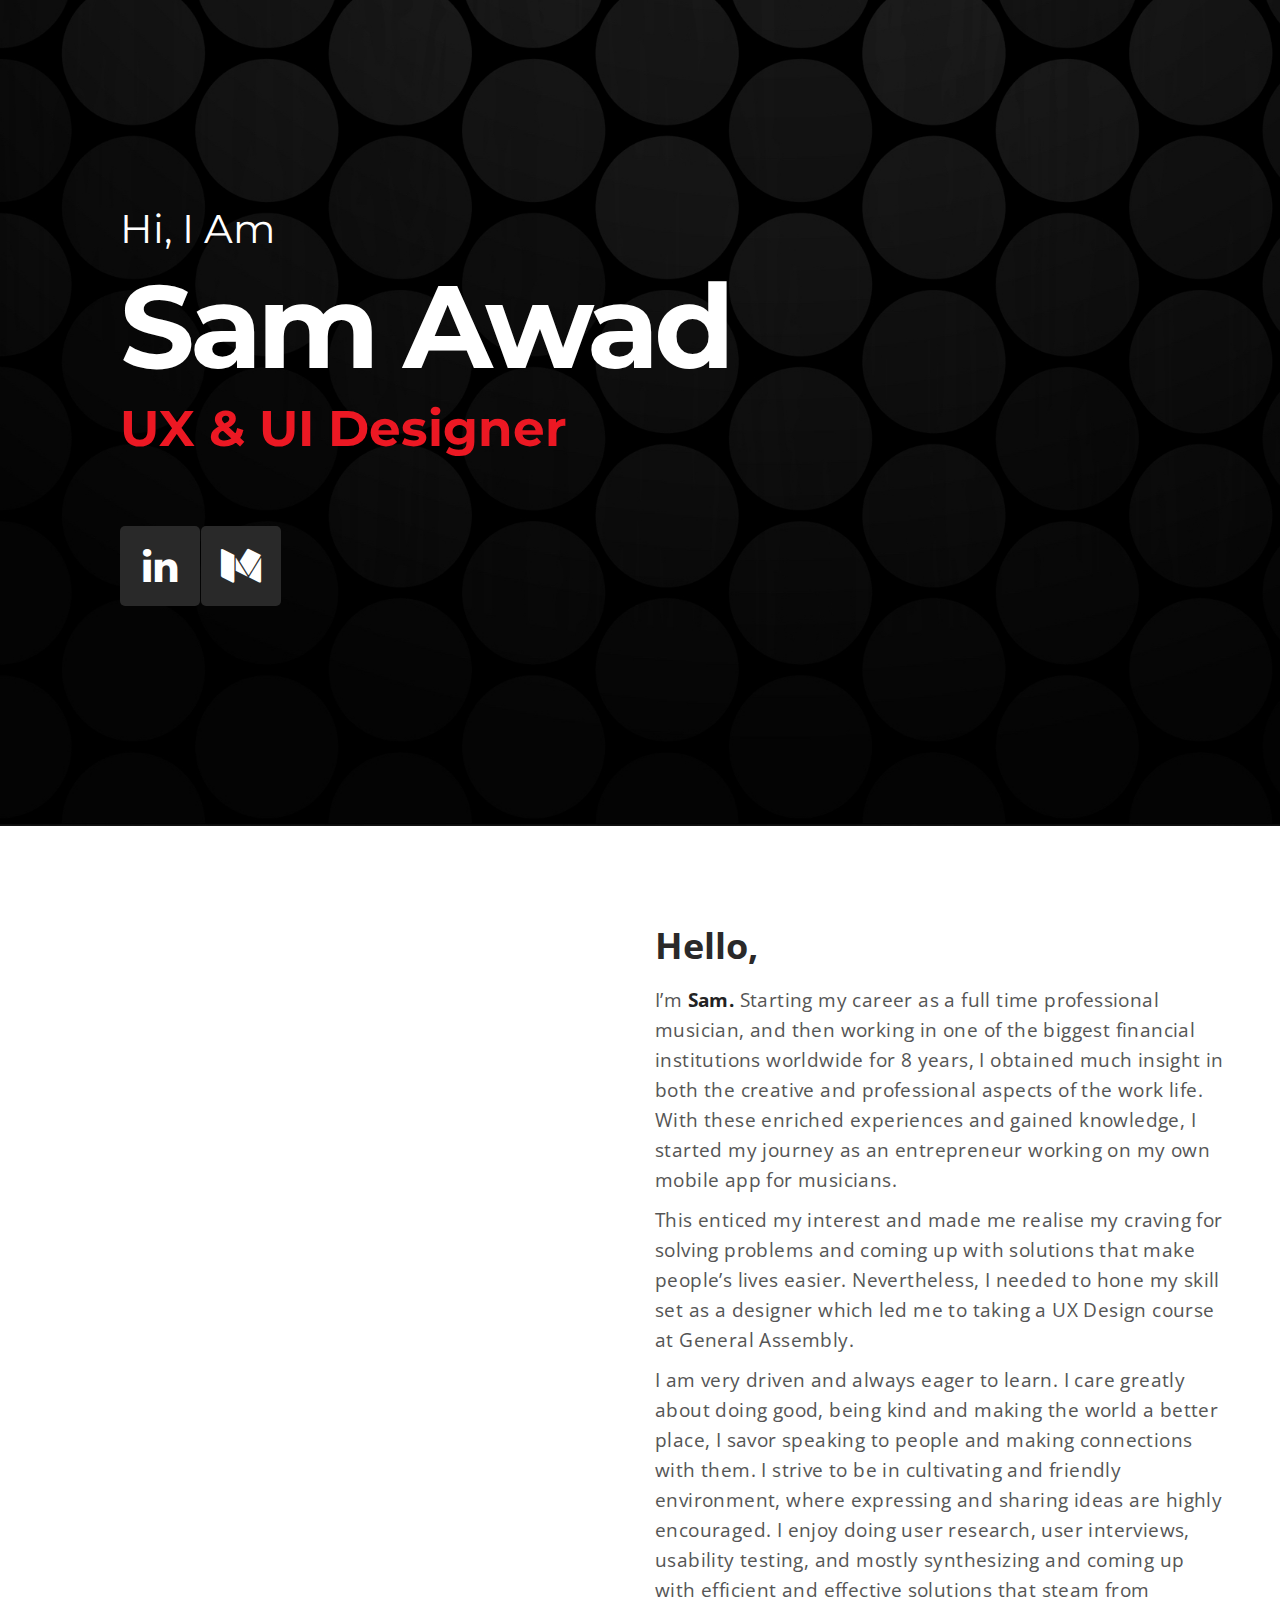
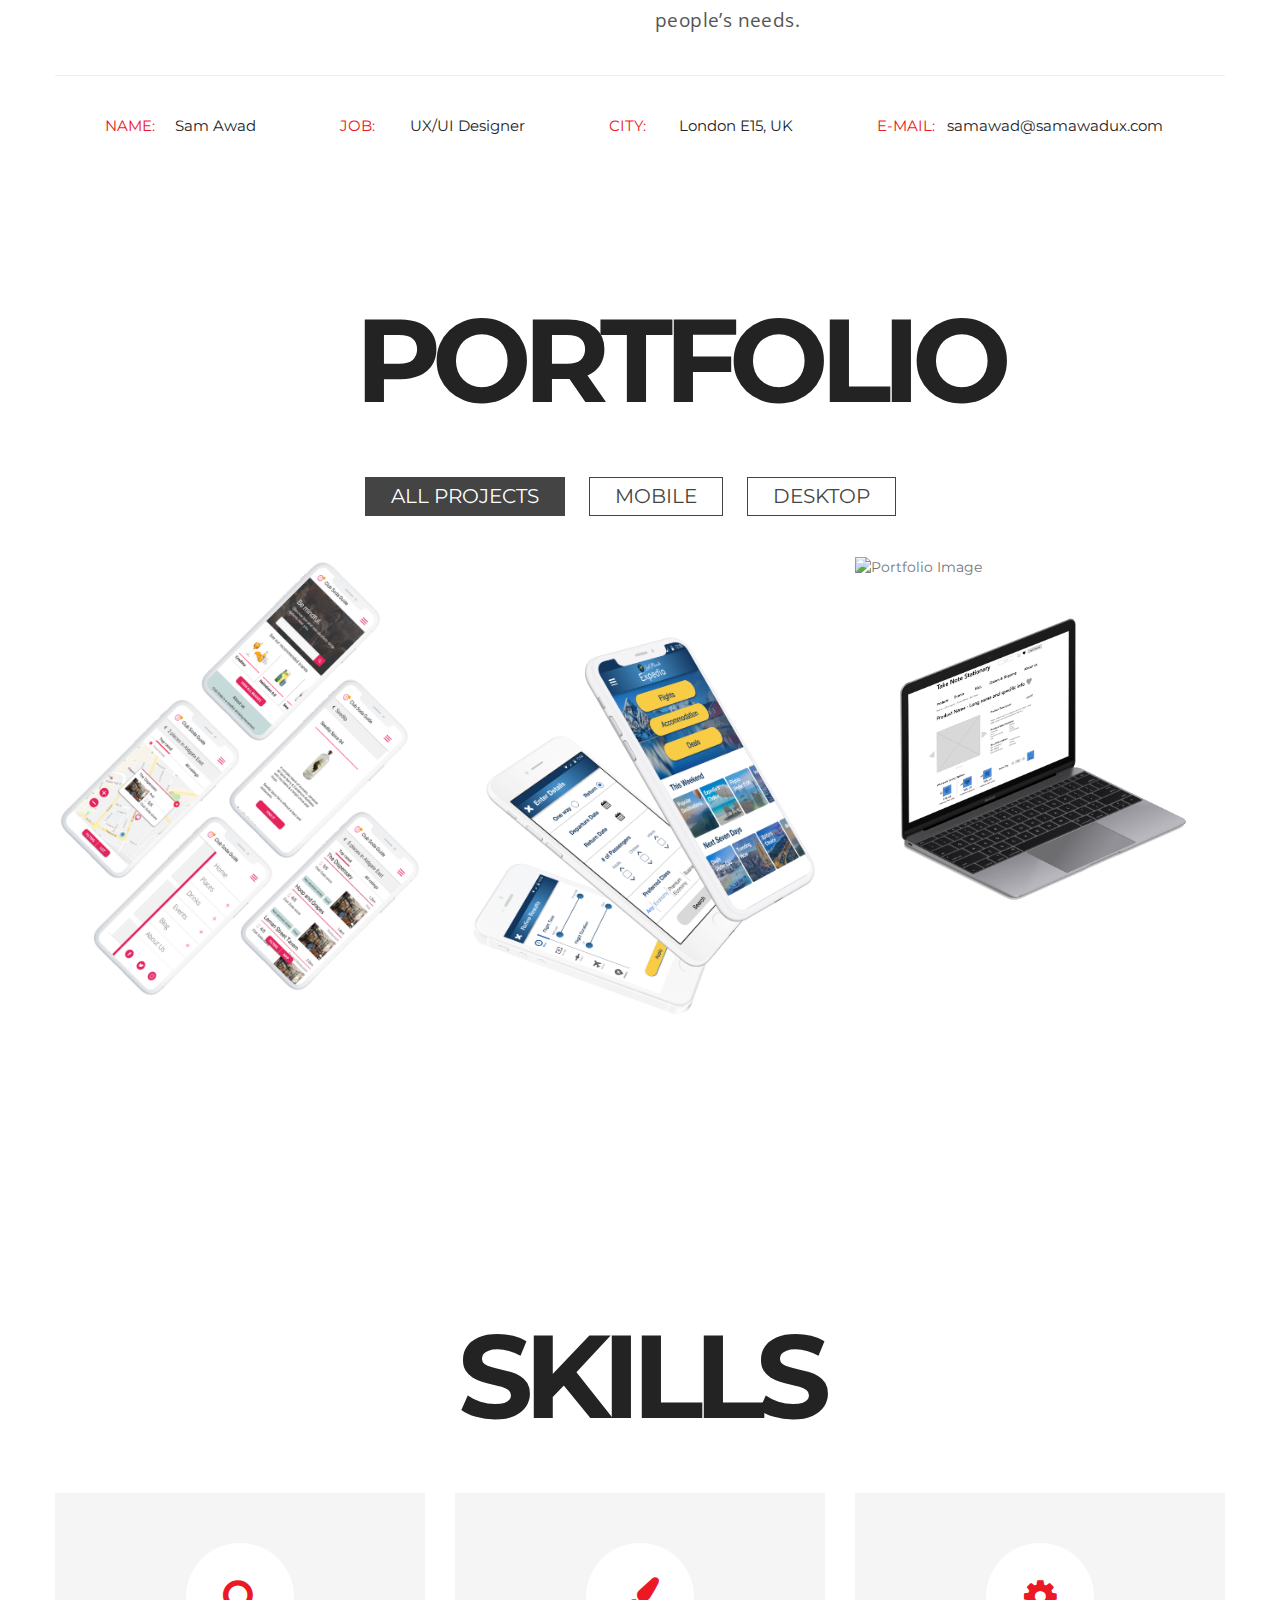
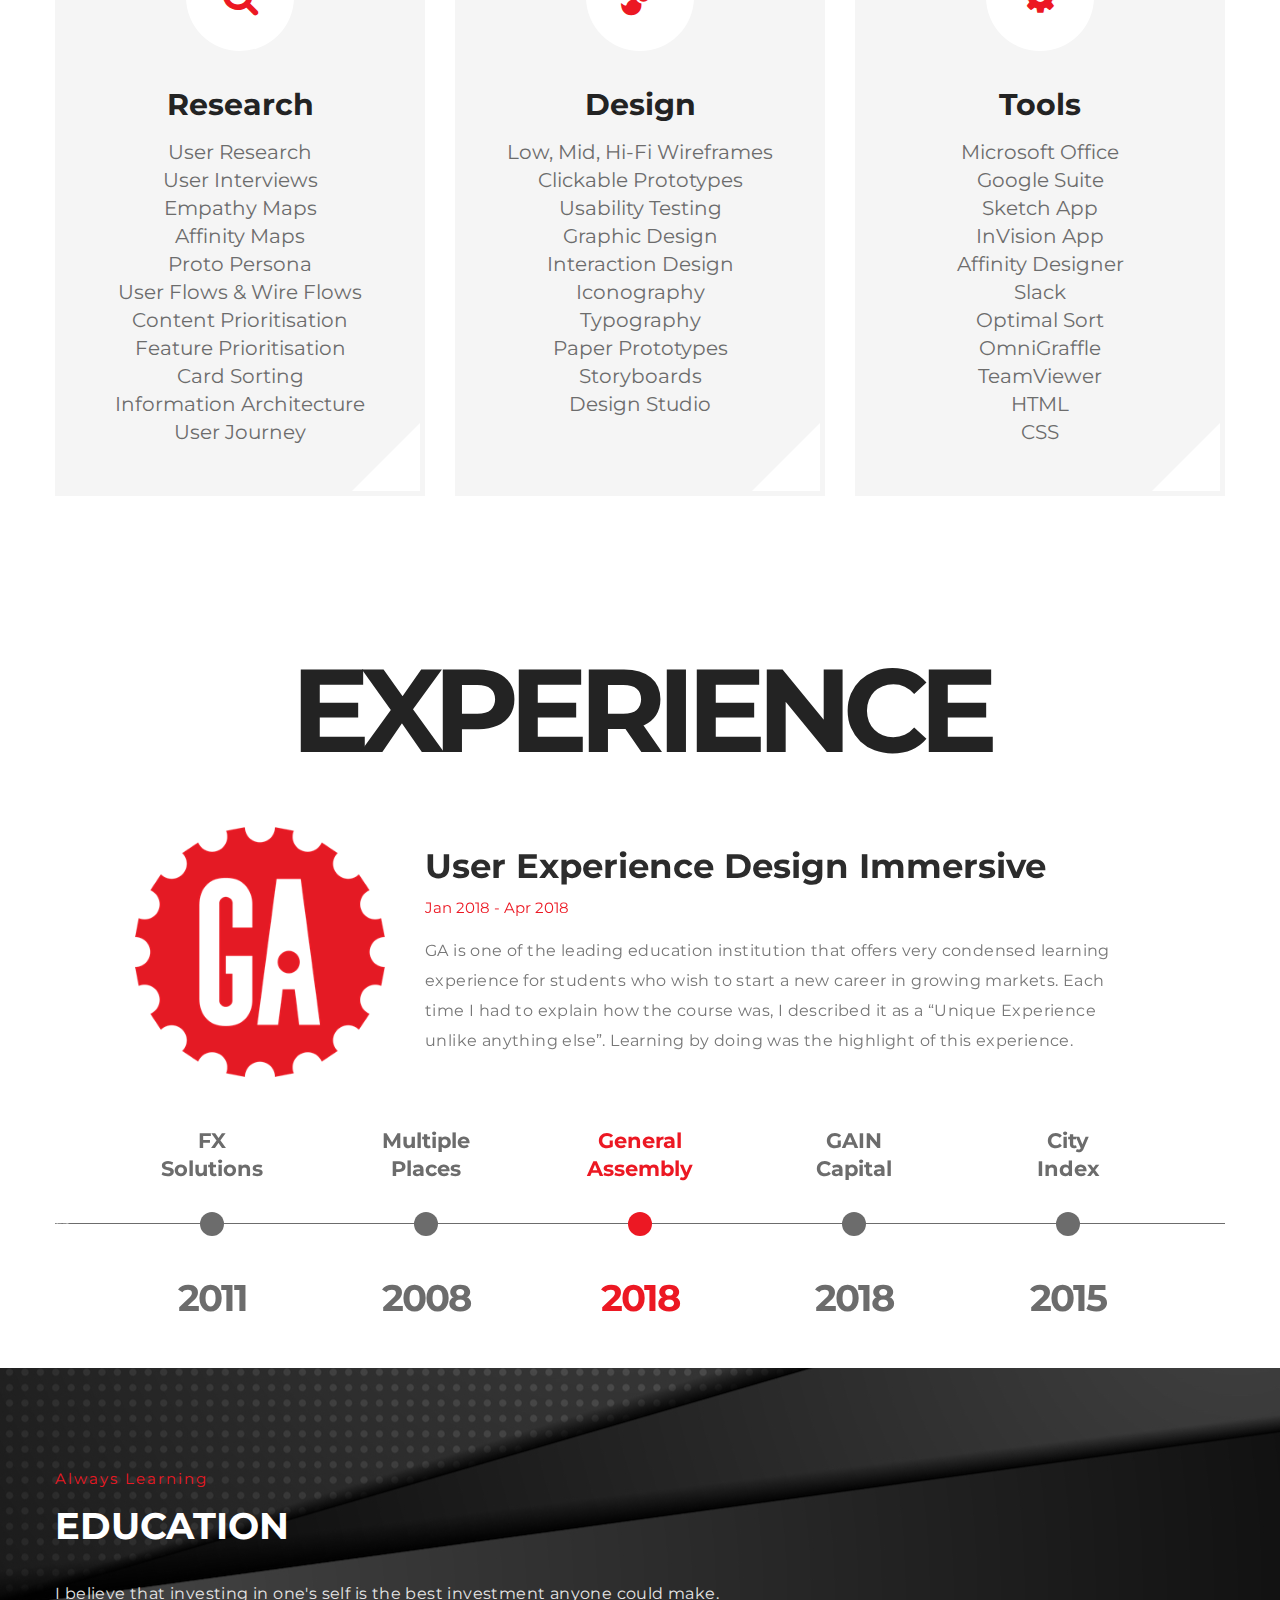
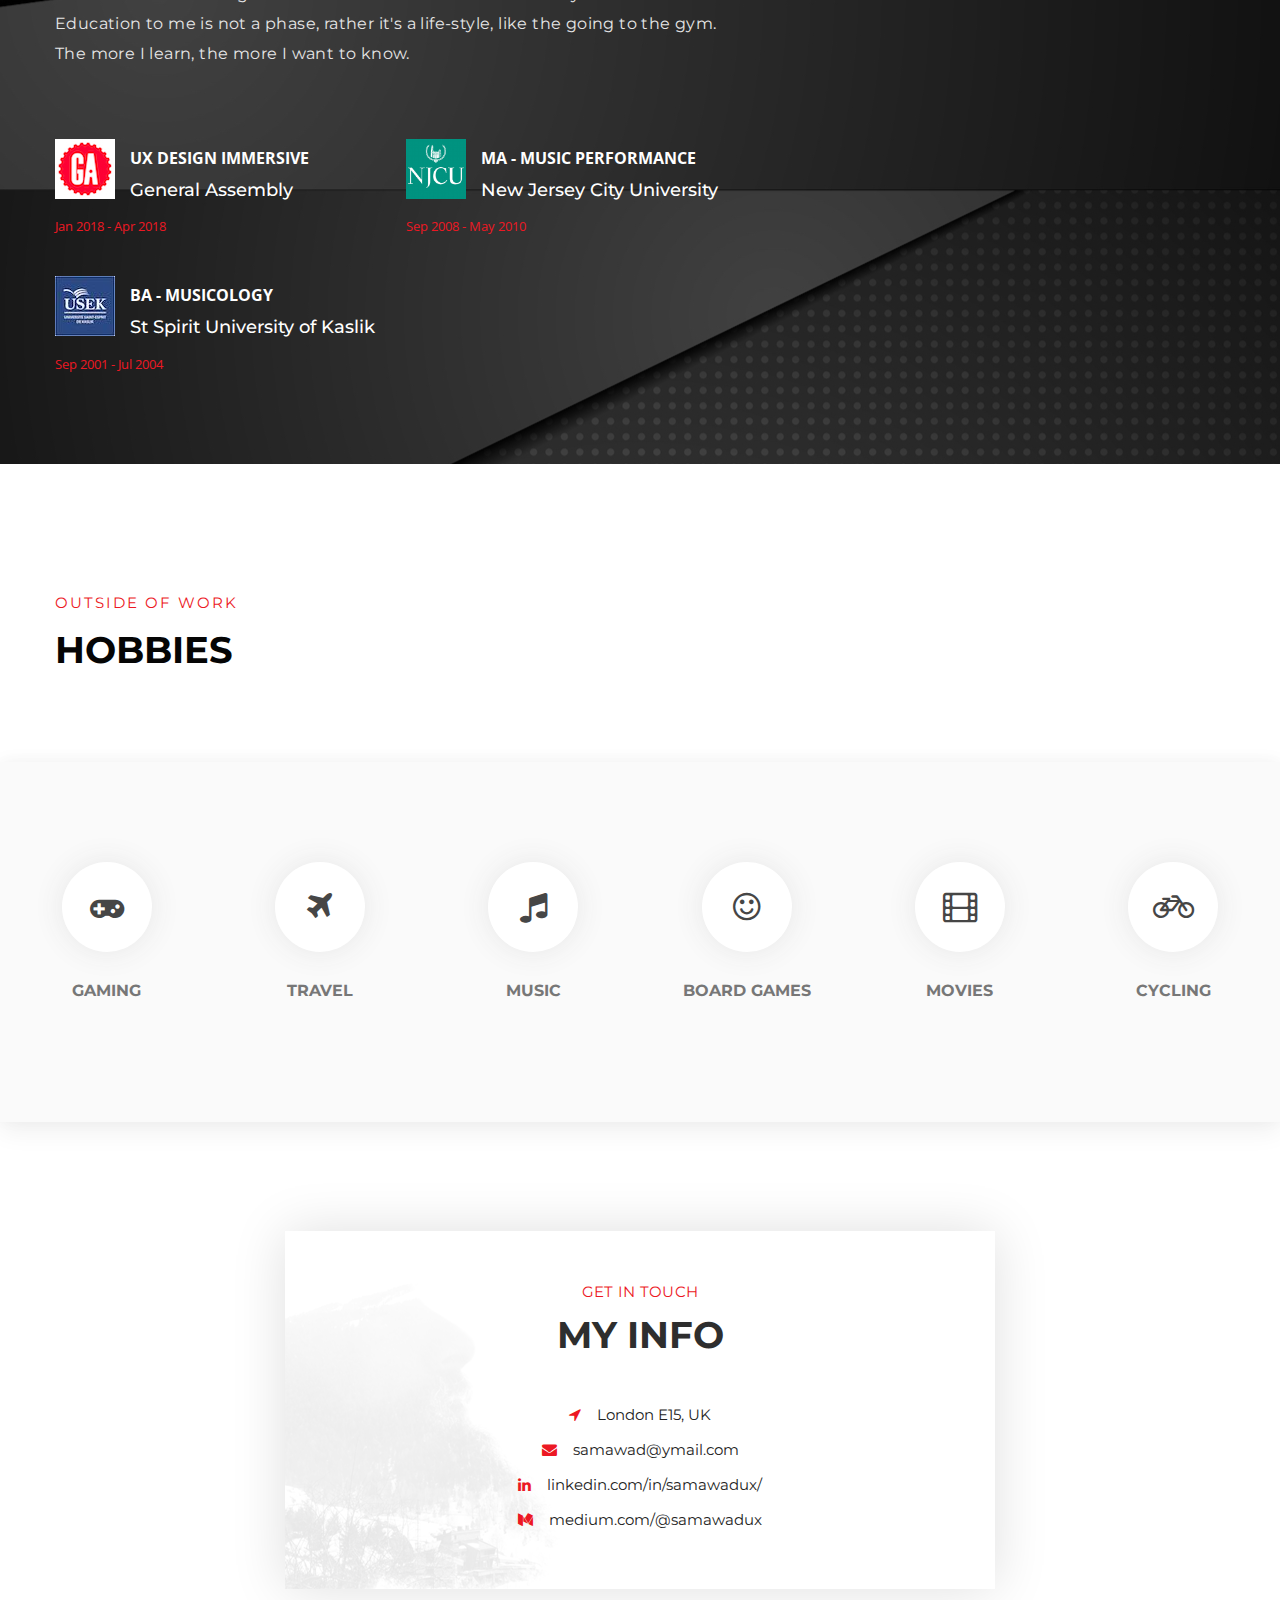
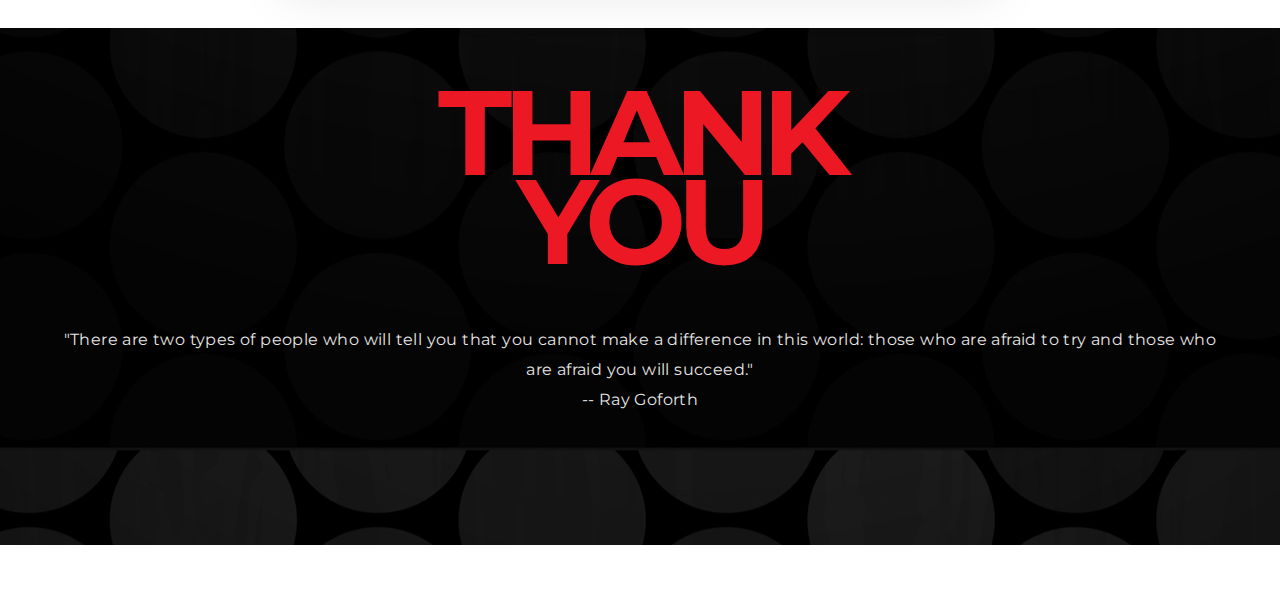
==== commit 961fce90: "updated project image (ons)" ====
--- a/index.html
+++ b/index.html
@@ -207,7 +207,7 @@
                                                 <i class="fa fa-search-plus"></i>
                                             </a>
                                             <h3 class="p-title"><a href="#">One Note Stationery - Concept</a></h3>
-                                            <p class="p-desc">A concept project for creating an ecommerce website for a local stationery shop. Based on user research, the website catered for both retail and business customers (Bulk Order)</p>
+                                            <p class="p-desc">A concept project for creating an ecommerce website for a local stationery shop. Based on user research, the website catered for both retail and business customers (Bulk Orders)</p>
                                         </div>
                                     </div>
                                 </div>
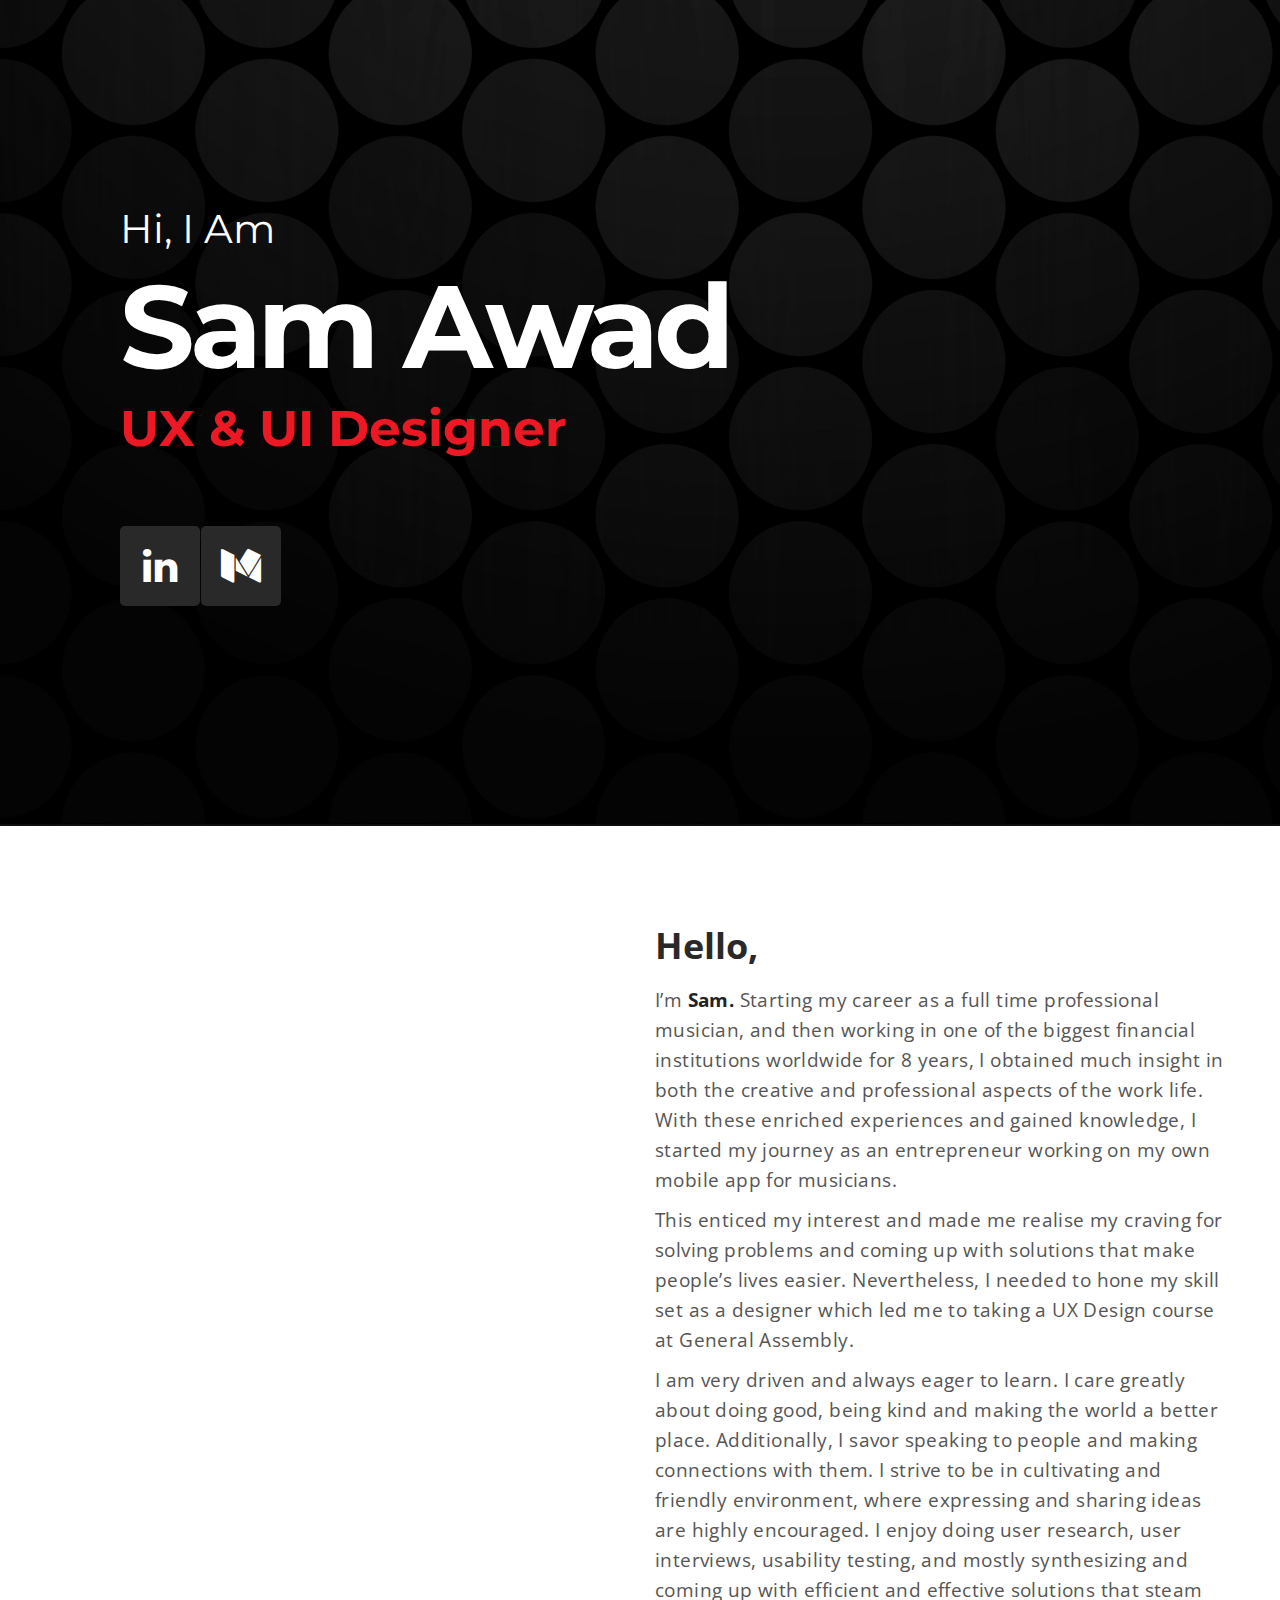
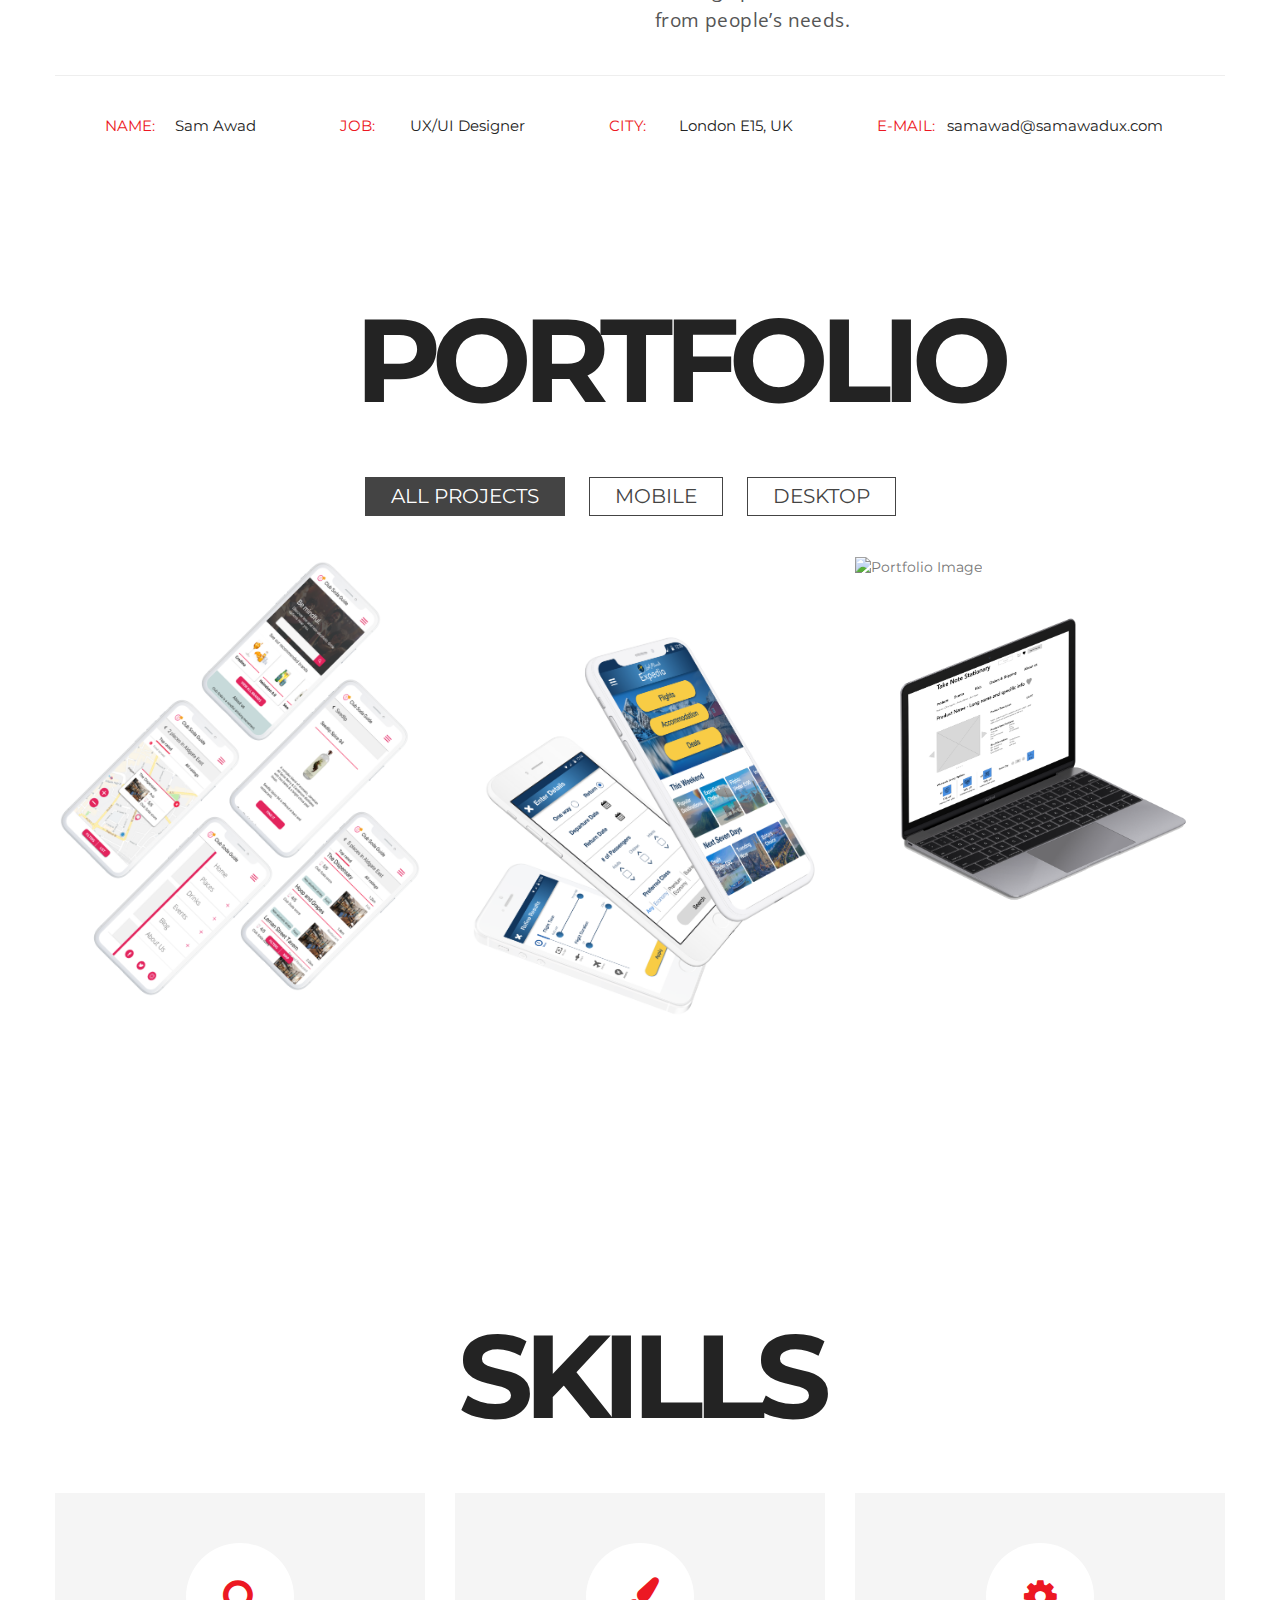
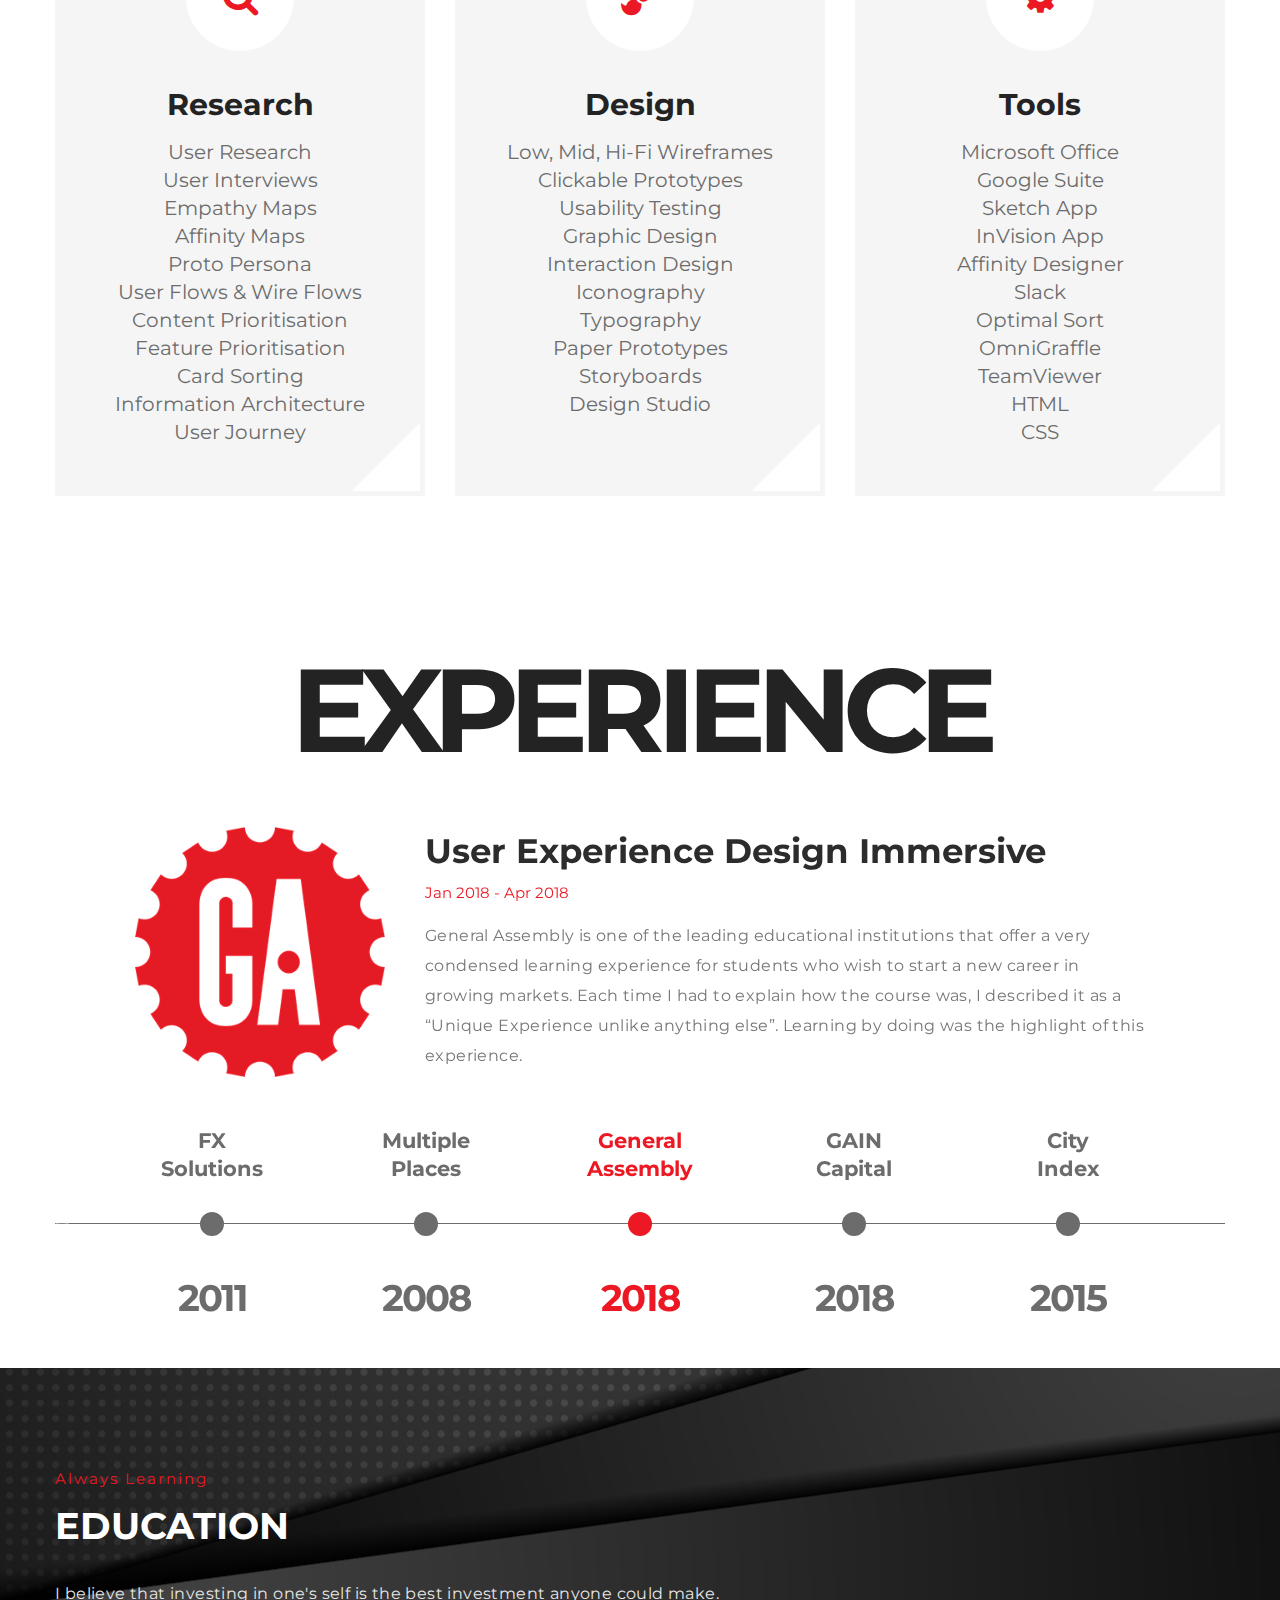
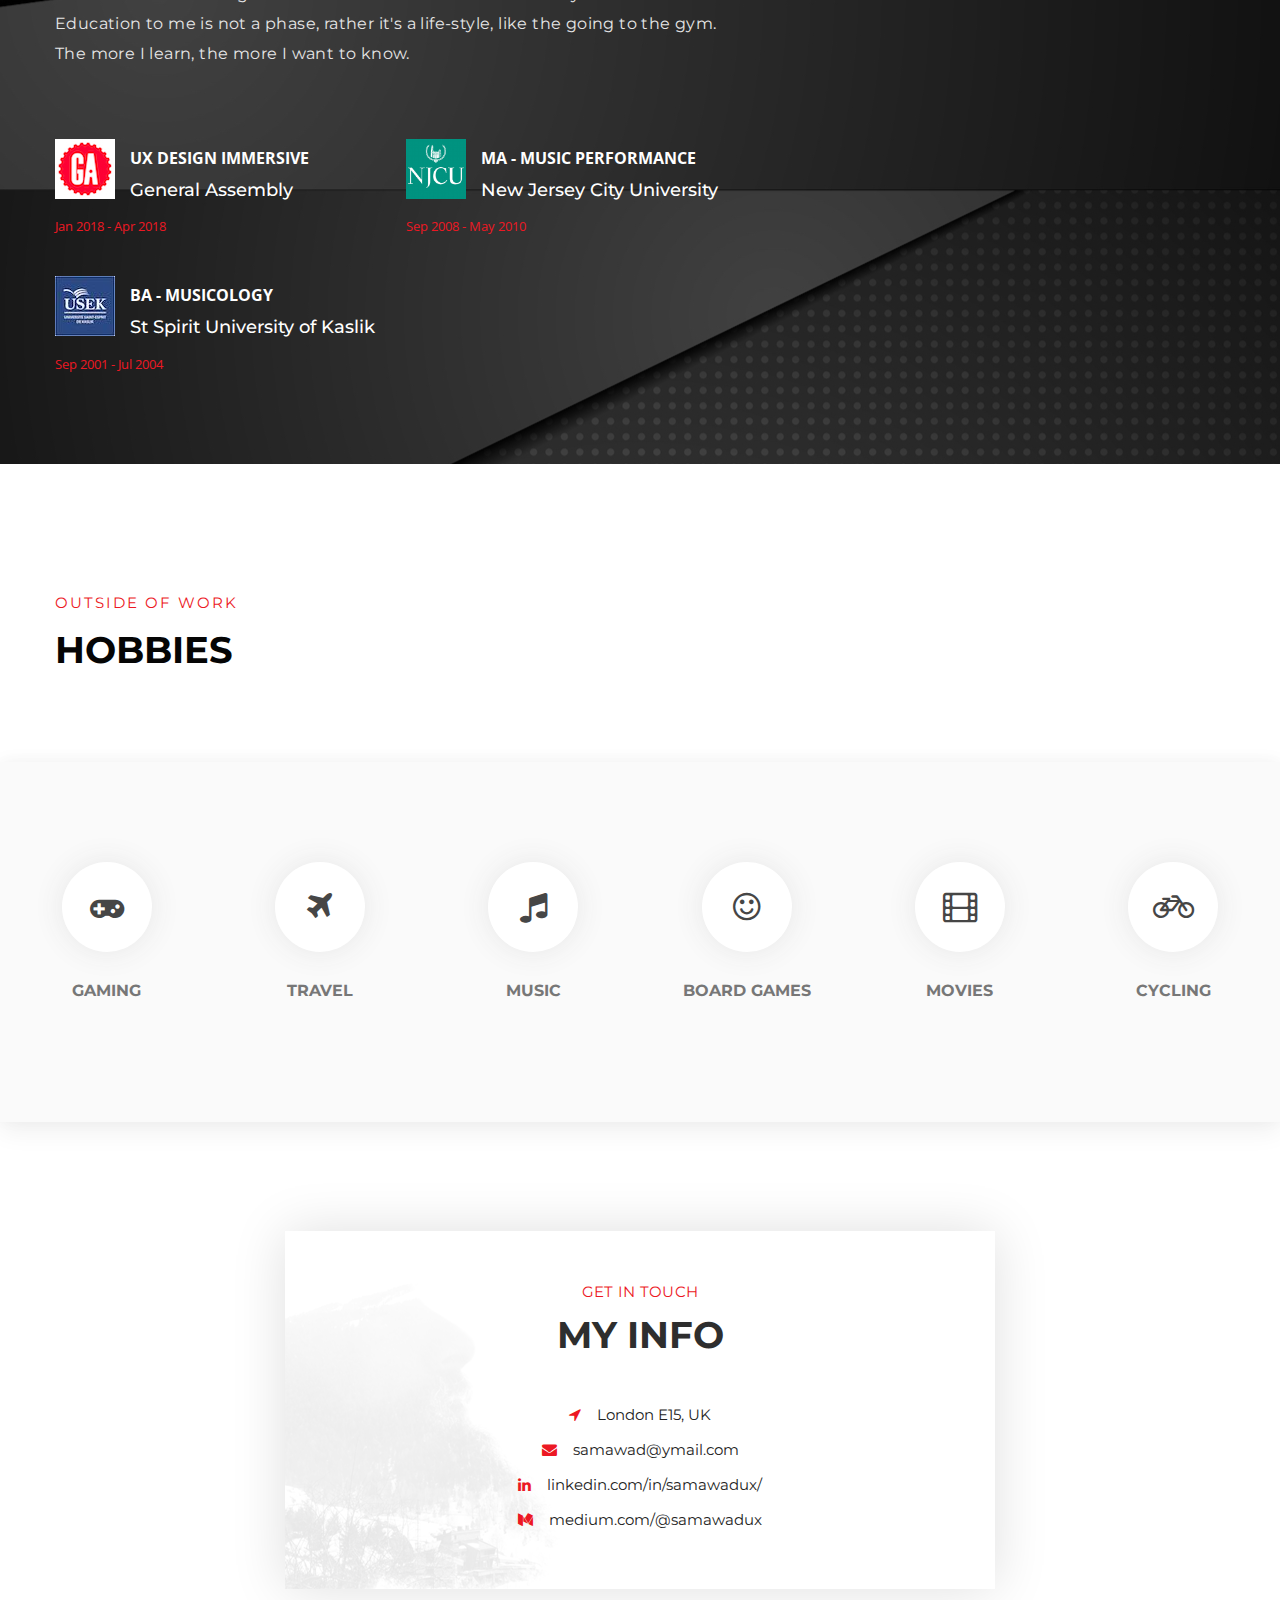
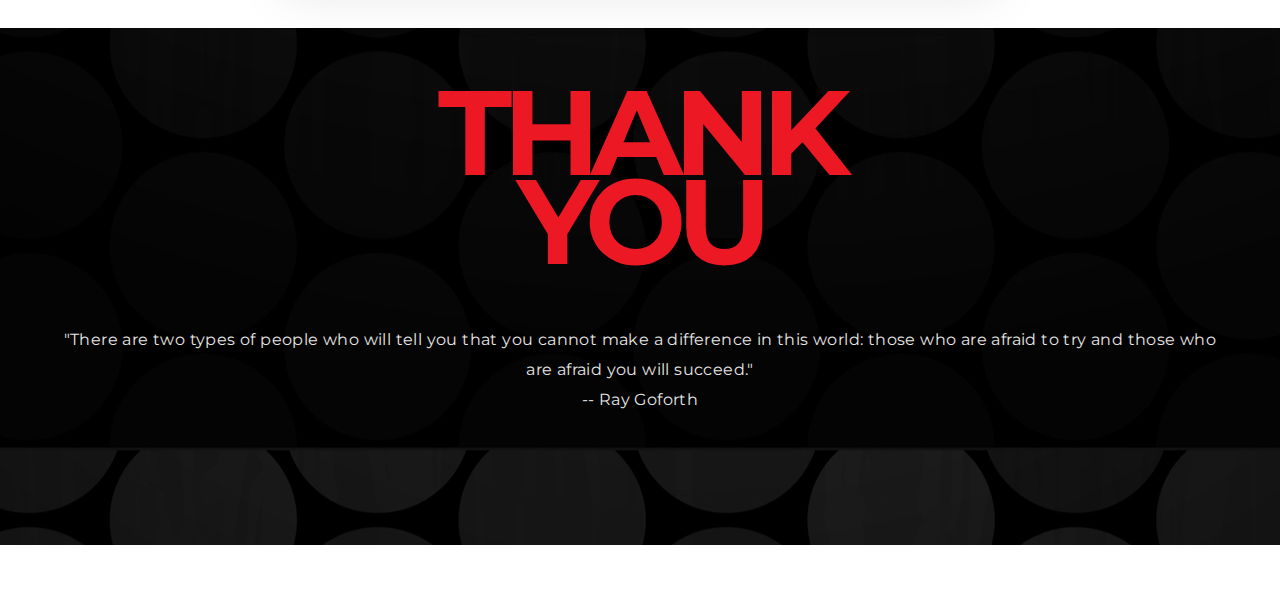
==== commit 39afdc24: "portfolio buttons, mobile hobbies" ====
--- a/index.html
+++ b/index.html
@@ -6,7 +6,7 @@
 <meta name="keywords" content="blog,bootstrap,corporate,creative,cv,designer,fitness trainer,freelancer,minimal,modern,onepage,personal website,portfolio,resume,unique">
 <meta name="author" content="themenum">
 
-<title>Sam New </title>
+<title>Sam UX</title>
 
 <!-- Styles -->
 <link rel="stylesheet" href="css/bootstrap.min.css" type="text/css" /><!-- Bootstrap -->
@@ -99,7 +99,7 @@
 
 										<p>This enticed my interest and made me realise my craving for solving problems and coming up with solutions that make people’s lives easier. Nevertheless, I needed to hone my skill set as a designer which led me to taking a UX Design course at General Assembly.</p><br/>
 
-										<p>I am very driven and always eager to learn. I care greatly about doing good, being kind and making the world a better place, I savor speaking to people and making connections with them. I strive to be in cultivating and friendly environment, where expressing and sharing ideas are highly encouraged. I enjoy doing user research, user interviews, usability testing, and mostly synthesizing and coming up with efficient and effective solutions that steam from people’s needs. 
+										<p>I am very driven and always eager to learn. I care greatly about doing good, being kind and making the world a better place. Additionally, I savor speaking to people and making connections with them. I strive to be in cultivating and friendly environment, where expressing and sharing ideas are highly encouraged. I enjoy doing user research, user interviews, usability testing, and mostly synthesizing and coming up with efficient and effective solutions that steam from people’s needs. 
 										</p>
 											</div>
 								</div>
@@ -520,7 +520,8 @@
 									<div class="history-info">
 										<h3>User Experience Design Immersive</h3>
 										<span>Jan 2018 - Apr 2018</span>
-										<p>GA is one of the leading education institution that offers very condensed learning experience for students who wish to start a new career in growing markets. Each time I had  to explain how the course was, I described it as a “Unique Experience unlike anything else”. Learning by doing was the highlight of this experience. </p>
+										<p>General Assembly is one of the leading educational institutions that offer a very condensed learning experience for students who wish to start a new career in growing markets. Each time I had  to explain how the course was, I described it as a “Unique Experience unlike anything else”. Learning by doing was the highlight of this experience. 
+ </p>
 									</div>
 								</div>
 							</li>
--- a/css/style.css
+++ b/css/style.css
@@ -2898,7 +2898,7 @@
     padding-right: 0;
 }
 .single-hobbie {
-    padding: 120px 10px;
+    padding: 30px 10px;
     width: 100%;
     background-color: #fafafa;
 }
@@ -2936,6 +2936,7 @@
     text-transform: uppercase;
 }
 .hobbie-content p {
+    display: none;
     font-size: 14px;
     line-height: 1.8;
     color: #333;
@@ -2954,6 +2955,16 @@
 }
 .single-hobbie:hover p {
     color: inherit;
+}
+
+@media (min-width: 600px) {
+    .single-hobbie {
+        padding: 120px 10px;
+    }
+    
+    .hobbie-content p {
+        display: block;
+    }
 }
 
 @media screen and (min-width: 992px) {
